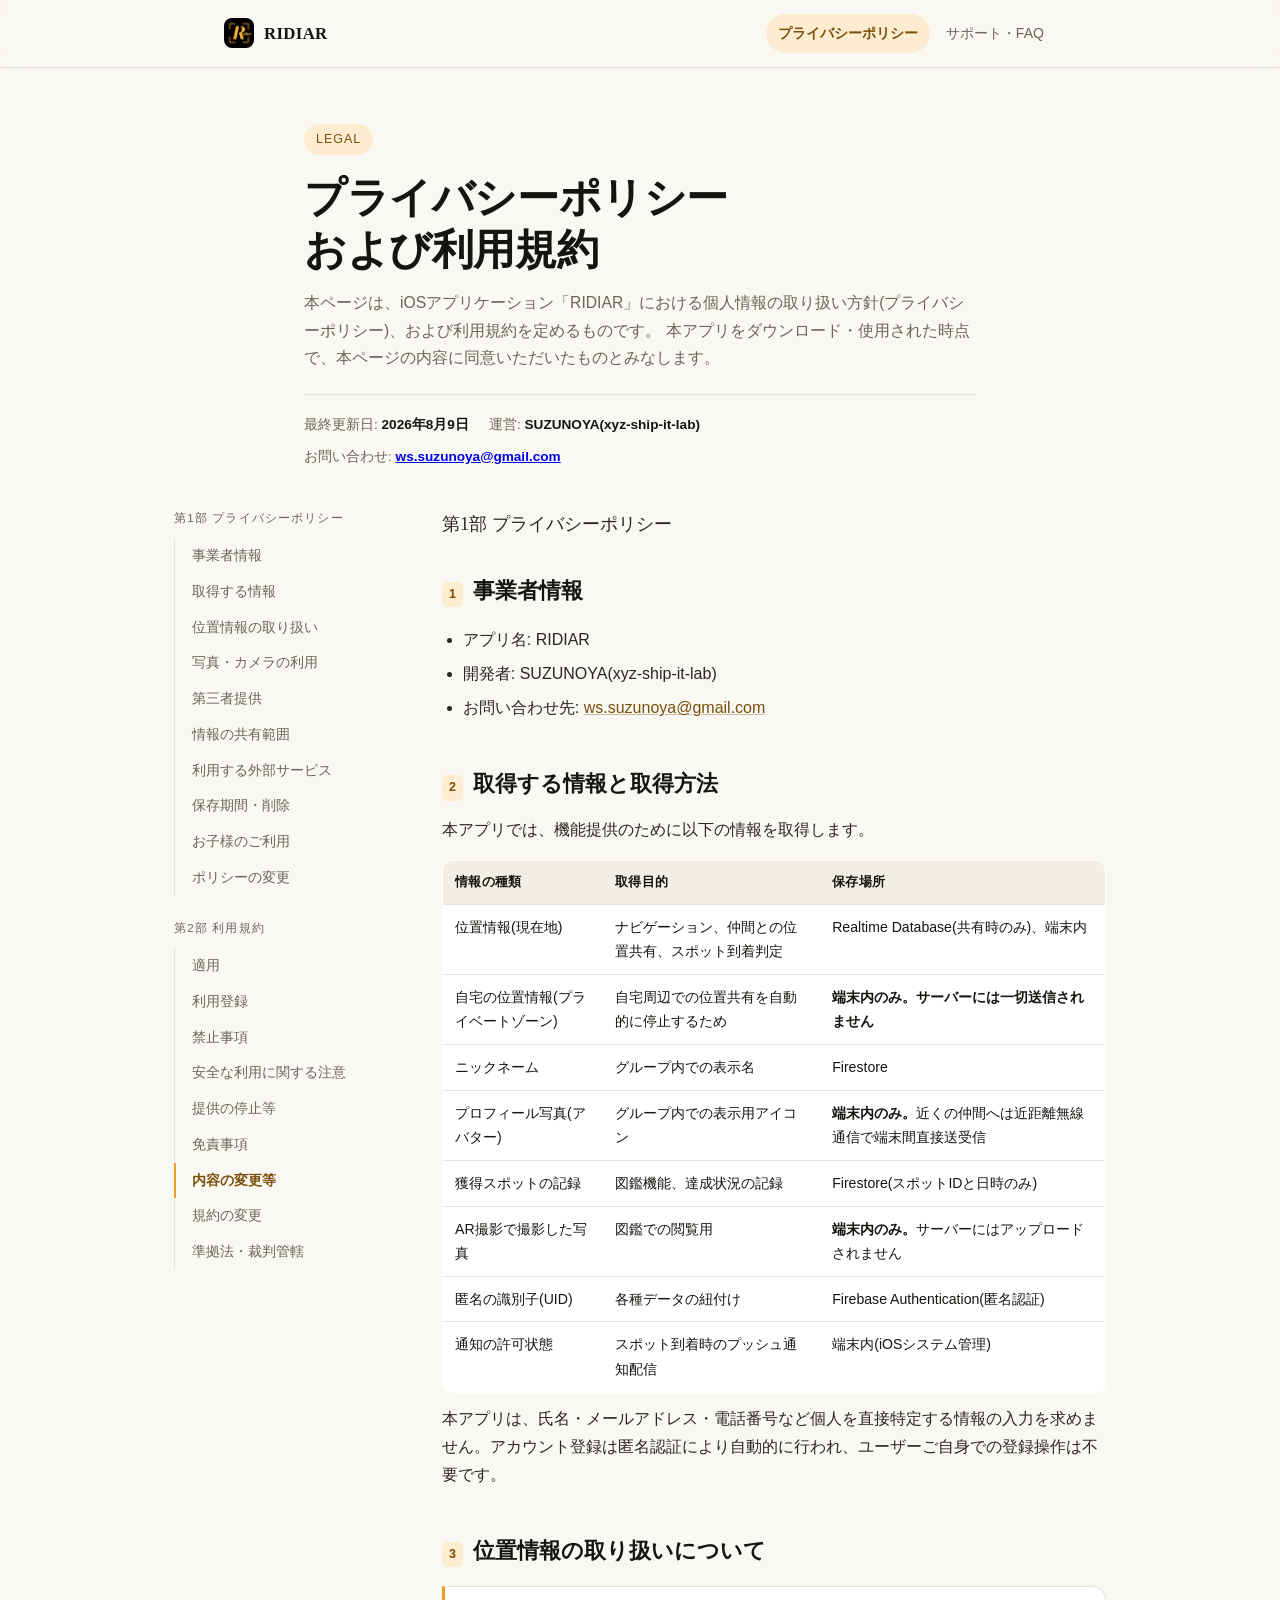
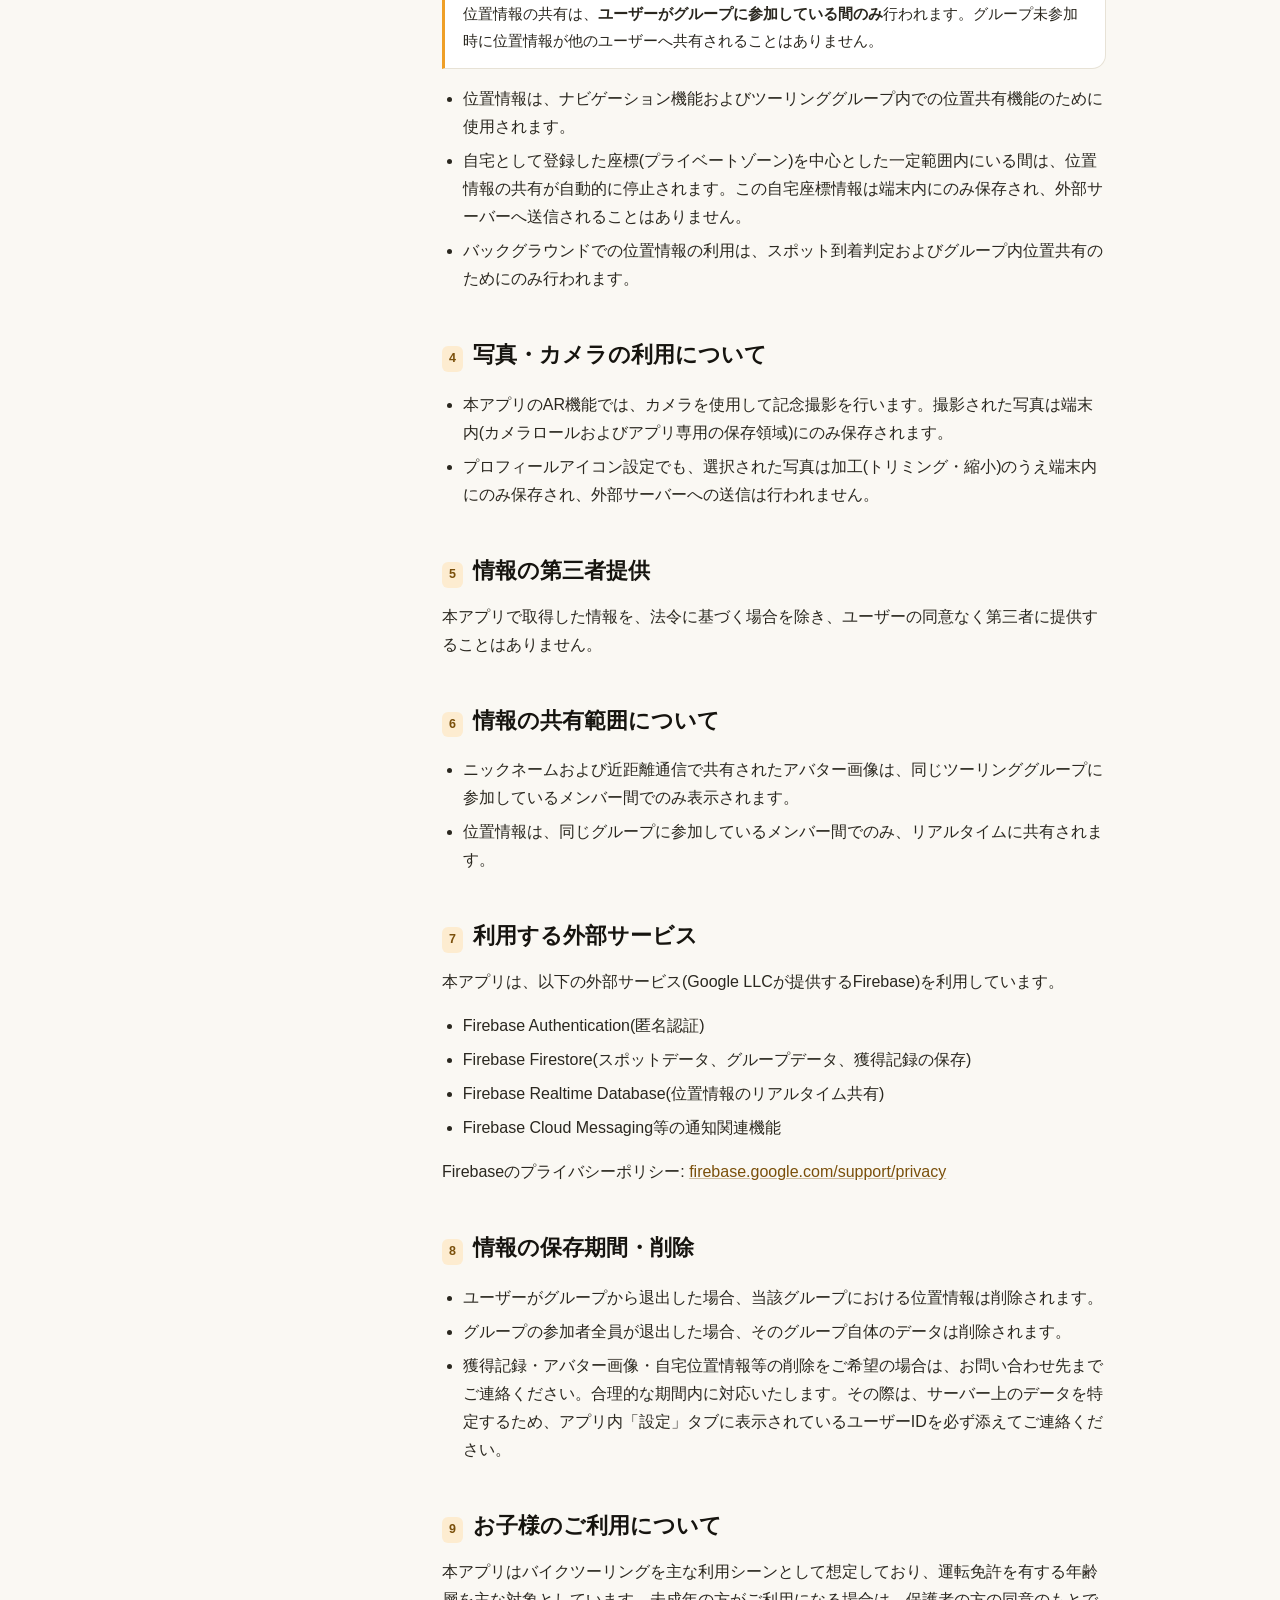
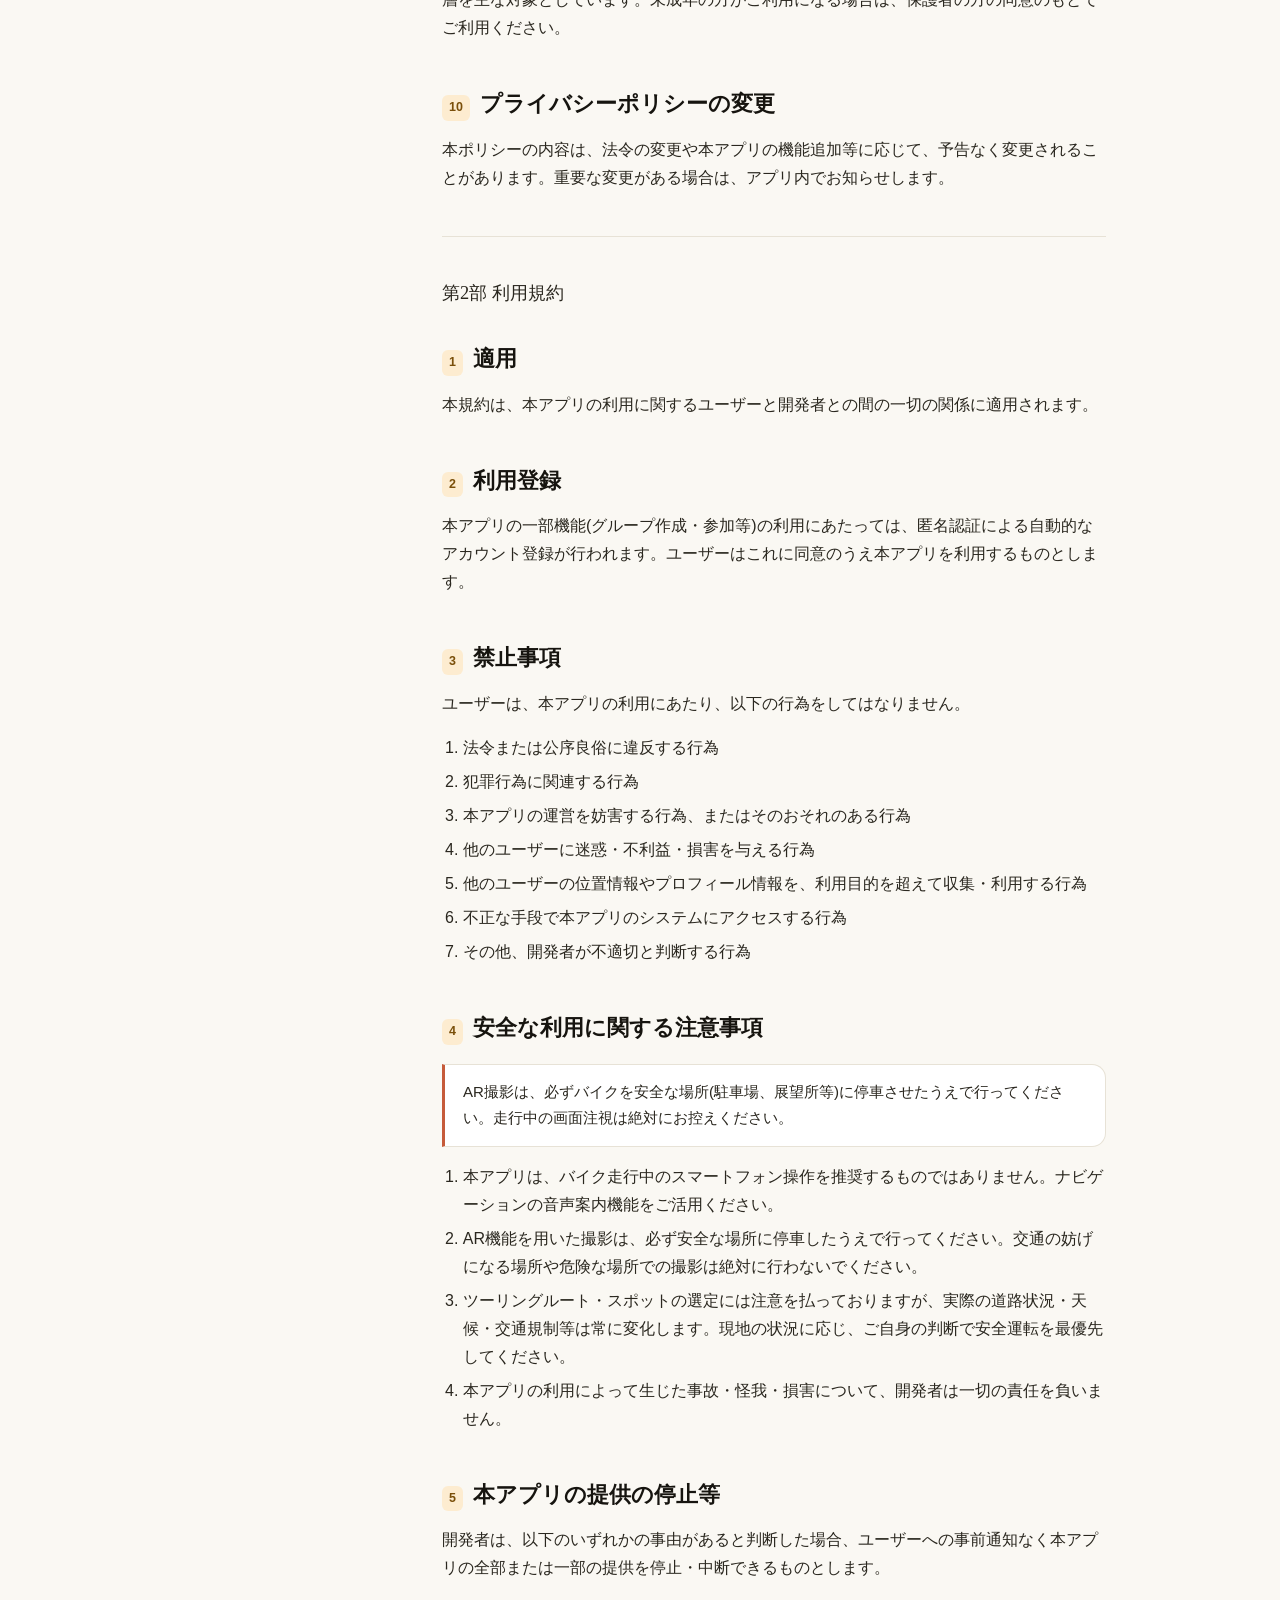
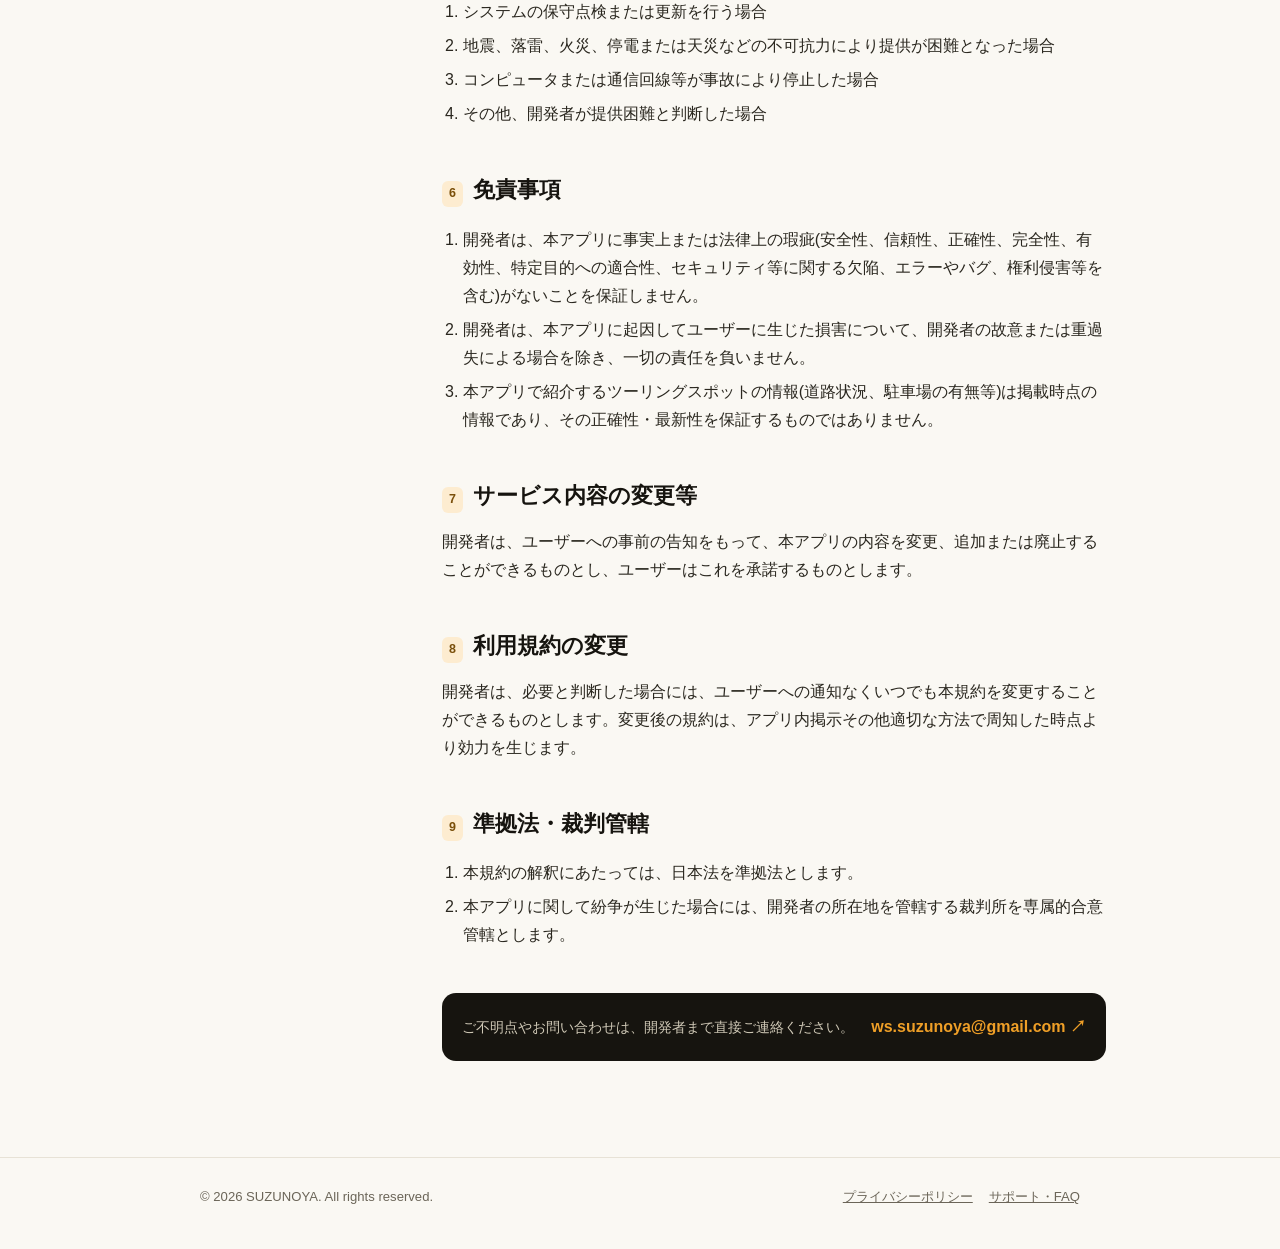
==== index.html @ 99ce64aa "Update index.html" ====
<!DOCTYPE html>
<html lang="ja">
<head>
<meta charset="UTF-8">
<meta name="viewport" content="width=device-width, initial-scale=1.0">
<title>プライバシーポリシー・利用規約 | RIDIAR</title>
<meta name="description" content="RIDIAR(バイクツーリングアプリ)のプライバシーポリシーと利用規約です。">
<link rel="stylesheet" href="style.css">
<link rel="icon" type="image/png" sizes="32x32" href="assets/logo-32.png">
<link rel="apple-touch-icon" sizes="180x180" href="assets/logo-180.png">
</head>
<body>

<a class="skip-link" href="#main">本文へスキップ</a>

<header class="topbar">
  <div class="topbar-inner">
    <a class="brand" href="index.html">
      <span class="brand-mark"><img src="assets/logo-512.png" alt="RIDIAR"></span>
      RIDIAR
    </a>
    <nav class="topnav" aria-label="サイト内ナビゲーション">
      <a href="index.html" aria-current="page">プライバシーポリシー</a>
      <a href="support.html">サポート・FAQ</a>
    </nav>
  </div>
</header>

<div class="doc-header">
  <span class="doc-eyebrow">Legal</span>
  <h1 class="doc-title">プライバシーポリシー<br>および利用規約</h1>
  <p class="doc-sub">
    本ページは、iOSアプリケーション「RIDIAR」における個人情報の取り扱い方針(プライバシーポリシー)、および利用規約を定めるものです。
    本アプリをダウンロード・使用された時点で、本ページの内容に同意いただいたものとみなします。
  </p>
  <div class="doc-meta">
    <span>最終更新日: <strong>2026年8月9日</strong></span>
    <span>運営: <strong>SUZUNOYA(xyz-ship-it-lab)</strong></span>
    <span>お問い合わせ: <strong><a href="mailto:ws.suzunoya@gmail.com">ws.suzunoya@gmail.com</a></strong></span>
  </div>
</div>

<main id="main" class="doc-layout">

  <nav class="toc" aria-label="目次">
    <p class="toc-label">第1部 プライバシーポリシー</p>
    <ol>
      <li><a href="#p1">事業者情報</a></li>
      <li><a href="#p2">取得する情報</a></li>
      <li><a href="#p3">位置情報の取り扱い</a></li>
      <li><a href="#p4">写真・カメラの利用</a></li>
      <li><a href="#p5">第三者提供</a></li>
      <li><a href="#p6">情報の共有範囲</a></li>
      <li><a href="#p7">利用する外部サービス</a></li>
      <li><a href="#p8">保存期間・削除</a></li>
      <li><a href="#p9">お子様のご利用</a></li>
      <li><a href="#p10">ポリシーの変更</a></li>
    </ol>
    <p class="toc-label" style="margin-top:22px;">第2部 利用規約</p>
    <ol>
      <li><a href="#t1">適用</a></li>
      <li><a href="#t2">利用登録</a></li>
      <li><a href="#t3">禁止事項</a></li>
      <li><a href="#t4">安全な利用に関する注意</a></li>
      <li><a href="#t5">提供の停止等</a></li>
      <li><a href="#t6">免責事項</a></li>
      <li><a href="#t7">内容の変更等</a></li>
      <li><a href="#t8">規約の変更</a></li>
      <li><a href="#t9">準拠法・裁判管轄</a></li>
    </ol>
  </nav>

  <div class="doc-content">

    <p style="font-family: var(--serif); font-size:1.15rem; margin-bottom: 32px;">第1部 プライバシーポリシー</p>

    <section id="p1">
      <h2><span class="num">1</span>事業者情報</h2>
      <ul>
        <li>アプリ名: RIDIAR</li>
        <li>開発者: SUZUNOYA(xyz-ship-it-lab)</li>
        <li>お問い合わせ先: <a href="mailto:ws.suzunoya@gmail.com">ws.suzunoya@gmail.com</a></li>
      </ul>
    </section>

    <section id="p2">
      <h2><span class="num">2</span>取得する情報と取得方法</h2>
      <p>本アプリでは、機能提供のために以下の情報を取得します。</p>
      <table>
        <thead>
          <tr><th>情報の種類</th><th>取得目的</th><th>保存場所</th></tr>
        </thead>
        <tbody>
          <tr>
            <td>位置情報(現在地)</td>
            <td>ナビゲーション、仲間との位置共有、スポット到着判定</td>
            <td>Realtime Database(共有時のみ)、端末内</td>
          </tr>
          <tr>
            <td>自宅の位置情報(プライベートゾーン)</td>
            <td>自宅周辺での位置共有を自動的に停止するため</td>
            <td><strong>端末内のみ。サーバーには一切送信されません</strong></td>
          </tr>
          <tr>
            <td>ニックネーム</td>
            <td>グループ内での表示名</td>
            <td>Firestore</td>
          </tr>
          <tr>
            <td>プロフィール写真(アバター)</td>
            <td>グループ内での表示用アイコン</td>
            <td><strong>端末内のみ。</strong>近くの仲間へは近距離無線通信で端末間直接送受信</td>
          </tr>
          <tr>
            <td>獲得スポットの記録</td>
            <td>図鑑機能、達成状況の記録</td>
            <td>Firestore(スポットIDと日時のみ)</td>
          </tr>
          <tr>
            <td>AR撮影で撮影した写真</td>
            <td>図鑑での閲覧用</td>
            <td><strong>端末内のみ。</strong>サーバーにはアップロードされません</td>
          </tr>
          <tr>
            <td>匿名の識別子(UID)</td>
            <td>各種データの紐付け</td>
            <td>Firebase Authentication(匿名認証)</td>
          </tr>
          <tr>
            <td>通知の許可状態</td>
            <td>スポット到着時のプッシュ通知配信</td>
            <td>端末内(iOSシステム管理)</td>
          </tr>
        </tbody>
      </table>
      <p>本アプリは、氏名・メールアドレス・電話番号など個人を直接特定する情報の入力を求めません。アカウント登録は匿名認証により自動的に行われ、ユーザーご自身での登録操作は不要です。</p>
    </section>

    <section id="p3">
      <h2><span class="num">3</span>位置情報の取り扱いについて</h2>
      <div class="callout">
        <p>位置情報の共有は、<strong>ユーザーがグループに参加している間のみ</strong>行われます。グループ未参加時に位置情報が他のユーザーへ共有されることはありません。</p>
      </div>
      <ul>
        <li>位置情報は、ナビゲーション機能およびツーリンググループ内での位置共有機能のために使用されます。</li>
        <li>自宅として登録した座標(プライベートゾーン)を中心とした一定範囲内にいる間は、位置情報の共有が自動的に停止されます。この自宅座標情報は端末内にのみ保存され、外部サーバーへ送信されることはありません。</li>
        <li>バックグラウンドでの位置情報の利用は、スポット到着判定およびグループ内位置共有のためにのみ行われます。</li>
      </ul>
    </section>

    <section id="p4">
      <h2><span class="num">4</span>写真・カメラの利用について</h2>
      <ul>
        <li>本アプリのAR機能では、カメラを使用して記念撮影を行います。撮影された写真は端末内(カメラロールおよびアプリ専用の保存領域)にのみ保存されます。</li>
        <li>プロフィールアイコン設定でも、選択された写真は加工(トリミング・縮小)のうえ端末内にのみ保存され、外部サーバーへの送信は行われません。</li>
      </ul>
    </section>

    <section id="p5">
      <h2><span class="num">5</span>情報の第三者提供</h2>
      <p>本アプリで取得した情報を、法令に基づく場合を除き、ユーザーの同意なく第三者に提供することはありません。</p>
    </section>

    <section id="p6">
      <h2><span class="num">6</span>情報の共有範囲について</h2>
      <ul>
        <li>ニックネームおよび近距離通信で共有されたアバター画像は、同じツーリンググループに参加しているメンバー間でのみ表示されます。</li>
        <li>位置情報は、同じグループに参加しているメンバー間でのみ、リアルタイムに共有されます。</li>
      </ul>
    </section>

    <section id="p7">
      <h2><span class="num">7</span>利用する外部サービス</h2>
      <p>本アプリは、以下の外部サービス(Google LLCが提供するFirebase)を利用しています。</p>
      <ul>
        <li>Firebase Authentication(匿名認証)</li>
        <li>Firebase Firestore(スポットデータ、グループデータ、獲得記録の保存)</li>
        <li>Firebase Realtime Database(位置情報のリアルタイム共有)</li>
        <li>Firebase Cloud Messaging等の通知関連機能</li>
      </ul>
      <p>Firebaseのプライバシーポリシー: <a href="https://firebase.google.com/support/privacy" target="_blank" rel="noopener">firebase.google.com/support/privacy</a></p>
    </section>

    <section id="p8">
      <h2><span class="num">8</span>情報の保存期間・削除</h2>
      <ul>
        <li>ユーザーがグループから退出した場合、当該グループにおける位置情報は削除されます。</li>
        <li>グループの参加者全員が退出した場合、そのグループ自体のデータは削除されます。</li>
        <li>獲得記録・アバター画像・自宅位置情報等の削除をご希望の場合は、お問い合わせ先までご連絡ください。合理的な期間内に対応いたします。その際は、サーバー上のデータを特定するため、アプリ内「設定」タブに表示されているユーザーIDを必ず添えてご連絡ください。</li>
      </ul>
    </section>

    <section id="p9">
      <h2><span class="num">9</span>お子様のご利用について</h2>
      <p>本アプリはバイクツーリングを主な利用シーンとして想定しており、運転免許を有する年齢層を主な対象としています。未成年の方がご利用になる場合は、保護者の方の同意のもとでご利用ください。</p>
    </section>

    <section id="p10">
      <h2><span class="num">10</span>プライバシーポリシーの変更</h2>
      <p>本ポリシーの内容は、法令の変更や本アプリの機能追加等に応じて、予告なく変更されることがあります。重要な変更がある場合は、アプリ内でお知らせします。</p>
    </section>

    <hr class="rule">

    <p style="font-family: var(--serif); font-size:1.15rem; margin-bottom: 32px;">第2部 利用規約</p>

    <section id="t1">
      <h2><span class="num">1</span>適用</h2>
      <p>本規約は、本アプリの利用に関するユーザーと開発者との間の一切の関係に適用されます。</p>
    </section>

    <section id="t2">
      <h2><span class="num">2</span>利用登録</h2>
      <p>本アプリの一部機能(グループ作成・参加等)の利用にあたっては、匿名認証による自動的なアカウント登録が行われます。ユーザーはこれに同意のうえ本アプリを利用するものとします。</p>
    </section>

    <section id="t3">
      <h2><span class="num">3</span>禁止事項</h2>
      <p>ユーザーは、本アプリの利用にあたり、以下の行為をしてはなりません。</p>
      <ol>
        <li>法令または公序良俗に違反する行為</li>
        <li>犯罪行為に関連する行為</li>
        <li>本アプリの運営を妨害する行為、またはそのおそれのある行為</li>
        <li>他のユーザーに迷惑・不利益・損害を与える行為</li>
        <li>他のユーザーの位置情報やプロフィール情報を、利用目的を超えて収集・利用する行為</li>
        <li>不正な手段で本アプリのシステムにアクセスする行為</li>
        <li>その他、開発者が不適切と判断する行為</li>
      </ol>
    </section>

    <section id="t4">
      <h2><span class="num">4</span>安全な利用に関する注意事項</h2>
      <div class="callout warn">
        <p>AR撮影は、必ずバイクを安全な場所(駐車場、展望所等)に停車させたうえで行ってください。走行中の画面注視は絶対にお控えください。</p>
      </div>
      <ol>
        <li>本アプリは、バイク走行中のスマートフォン操作を推奨するものではありません。ナビゲーションの音声案内機能をご活用ください。</li>
        <li>AR機能を用いた撮影は、必ず安全な場所に停車したうえで行ってください。交通の妨げになる場所や危険な場所での撮影は絶対に行わないでください。</li>
        <li>ツーリングルート・スポットの選定には注意を払っておりますが、実際の道路状況・天候・交通規制等は常に変化します。現地の状況に応じ、ご自身の判断で安全運転を最優先してください。</li>
        <li>本アプリの利用によって生じた事故・怪我・損害について、開発者は一切の責任を負いません。</li>
      </ol>
    </section>

    <section id="t5">
      <h2><span class="num">5</span>本アプリの提供の停止等</h2>
      <p>開発者は、以下のいずれかの事由があると判断した場合、ユーザーへの事前通知なく本アプリの全部または一部の提供を停止・中断できるものとします。</p>
      <ol>
        <li>システムの保守点検または更新を行う場合</li>
        <li>地震、落雷、火災、停電または天災などの不可抗力により提供が困難となった場合</li>
        <li>コンピュータまたは通信回線等が事故により停止した場合</li>
        <li>その他、開発者が提供困難と判断した場合</li>
      </ol>
    </section>

    <section id="t6">
      <h2><span class="num">6</span>免責事項</h2>
      <ol>
        <li>開発者は、本アプリに事実上または法律上の瑕疵(安全性、信頼性、正確性、完全性、有効性、特定目的への適合性、セキュリティ等に関する欠陥、エラーやバグ、権利侵害等を含む)がないことを保証しません。</li>
        <li>開発者は、本アプリに起因してユーザーに生じた損害について、開発者の故意または重過失による場合を除き、一切の責任を負いません。</li>
        <li>本アプリで紹介するツーリングスポットの情報(道路状況、駐車場の有無等)は掲載時点の情報であり、その正確性・最新性を保証するものではありません。</li>
      </ol>
    </section>

    <section id="t7">
      <h2><span class="num">7</span>サービス内容の変更等</h2>
      <p>開発者は、ユーザーへの事前の告知をもって、本アプリの内容を変更、追加または廃止することができるものとし、ユーザーはこれを承諾するものとします。</p>
    </section>

    <section id="t8">
      <h2><span class="num">8</span>利用規約の変更</h2>
      <p>開発者は、必要と判断した場合には、ユーザーへの通知なくいつでも本規約を変更することができるものとします。変更後の規約は、アプリ内掲示その他適切な方法で周知した時点より効力を生じます。</p>
    </section>

    <section id="t9">
      <h2><span class="num">9</span>準拠法・裁判管轄</h2>
      <ol>
        <li>本規約の解釈にあたっては、日本法を準拠法とします。</li>
        <li>本アプリに関して紛争が生じた場合には、開発者の所在地を管轄する裁判所を専属的合意管轄とします。</li>
      </ol>
    </section>

    <div class="contact-box">
      <p>ご不明点やお問い合わせは、開発者まで直接ご連絡ください。</p>
      <a href="mailto:ws.suzunoya@gmail.com">ws.suzunoya@gmail.com ↗</a>
    </div>

  </div>
</main>

<footer class="site-footer">
  <div class="site-footer-inner">
    <span>&copy; 2026 SUZUNOYA. All rights reserved.</span>
    <span class="site-footer-links">
      <a href="index.html">プライバシーポリシー</a>
      <a href="support.html">サポート・FAQ</a>
    </span>
  </div>
</footer>

<script>
  // Scrollspy for TOC
  const sections = document.querySelectorAll('.doc-content section[id]');
  const tocLinks = document.querySelectorAll('.toc a');
  const linkFor = id => document.querySelector(`.toc a[href="#${id}"]`);

  const observer = new IntersectionObserver((entries) => {
    entries.forEach(entry => {
      const link = linkFor(entry.target.id);
      if (!link) return;
      if (entry.isIntersecting) {
        tocLinks.forEach(l => l.classList.remove('active'));
        link.classList.add('active');
      }
    });
  }, { rootMargin: '-15% 0px -70% 0px' });

  sections.forEach(s => observer.observe(s));
</script>

</body>
</html>
---- style.css ----
:root {
  --ink: #16140f;
  --paper: #faf8f3;
  --paper-raised: #ffffff;
  --line: #e7e2d6;
  --muted: #6b6558;
  --accent: #ef9f27;
  --accent-ink: #7a4f0a;
  --accent-soft: #fdecd0;
  --radius: 14px;
  --serif: "Iowan Old Style", "Palatino Linotype", Georgia, "Hiragino Mincho ProN", serif;
  --sans: -apple-system, BlinkMacSystemFont, "Hiragino Sans", "Segoe UI", sans-serif;
}

* { box-sizing: border-box; }

html { scroll-behavior: smooth; }

body {
  margin: 0;
  background: var(--paper);
  color: var(--ink);
  font-family: var(--sans);
  line-height: 1.75;
  -webkit-font-smoothing: antialiased;
}

.skip-link {
  position: absolute;
  left: -999px;
  top: 0;
  background: var(--ink);
  color: var(--paper);
  padding: 10px 16px;
  z-index: 100;
}
.skip-link:focus { left: 12px; top: 12px; }

/* Top bar */
.topbar {
  position: sticky;
  top: 0;
  z-index: 20;
  background: rgba(250, 248, 243, 0.88);
  backdrop-filter: blur(10px);
  border-bottom: 1px solid var(--line);
}
.topbar-inner {
  max-width: 880px;
  margin: 0 auto;
  padding: 14px 24px;
  display: flex;
  align-items: center;
  justify-content: space-between;
  gap: 16px;
}
.brand {
  display: flex;
  align-items: center;
  gap: 10px;
  text-decoration: none;
  color: var(--ink);
  font-family: var(--serif);
  font-weight: 700;
  font-size: 1.05rem;
  letter-spacing: 0.02em;
}
.brand-mark {
  width: 30px;
  height: 30px;
  border-radius: 8px;
  overflow: hidden;
  flex: none;
  display: block;
}
.brand-mark img {
  width: 100%;
  height: 100%;
  object-fit: cover;
  display: block;
}
.topnav {
  display: flex;
  gap: 4px;
  font-size: 0.88rem;
}
.topnav a {
  color: var(--muted);
  text-decoration: none;
  padding: 7px 12px;
  border-radius: 999px;
  transition: background 0.15s ease, color 0.15s ease;
}
.topnav a:hover { color: var(--ink); background: var(--line); }
.topnav a[aria-current="page"] {
  color: var(--accent-ink);
  background: var(--accent-soft);
  font-weight: 600;
}

/* Header */
.doc-header {
  max-width: 720px;
  margin: 0 auto;
  padding: 56px 24px 28px;
}
.doc-eyebrow {
  display: inline-flex;
  align-items: center;
  gap: 8px;
  font-size: 0.78rem;
  letter-spacing: 0.08em;
  text-transform: uppercase;
  color: var(--accent-ink);
  background: var(--accent-soft);
  padding: 5px 12px;
  border-radius: 999px;
  margin-bottom: 18px;
}
.doc-title {
  font-family: var(--serif);
  font-size: clamp(1.9rem, 4.5vw, 2.6rem);
  line-height: 1.25;
  margin: 0 0 12px;
  letter-spacing: -0.01em;
}
.doc-sub {
  color: var(--muted);
  font-size: 0.98rem;
  margin: 0;
}
.doc-meta {
  margin-top: 22px;
  padding-top: 18px;
  border-top: 1px solid var(--line);
  display: flex;
  flex-wrap: wrap;
  gap: 8px 20px;
  font-size: 0.85rem;
  color: var(--muted);
}
.doc-meta strong { color: var(--ink); font-weight: 600; }

/* Layout */
.doc-layout {
  max-width: 980px;
  margin: 0 auto;
  padding: 0 24px 96px;
  display: grid;
  grid-template-columns: 220px minmax(0, 1fr);
  gap: 48px;
  align-items: start;
}
@media (max-width: 780px) {
  .doc-layout { grid-template-columns: 1fr; }
  .toc { display: none; }
}

.toc {
  position: sticky;
  top: 84px;
  font-size: 0.85rem;
}
.toc-label {
  font-size: 0.72rem;
  letter-spacing: 0.1em;
  text-transform: uppercase;
  color: var(--muted);
  margin-bottom: 10px;
}
.toc ol {
  list-style: none;
  margin: 0;
  padding: 0;
  border-left: 1px solid var(--line);
}
.toc li { margin: 0; }
.toc a {
  display: block;
  padding: 6px 0 6px 16px;
  margin-left: -1px;
  border-left: 2px solid transparent;
  color: var(--muted);
  text-decoration: none;
  transition: color 0.15s ease, border-color 0.15s ease;
}
.toc a:hover { color: var(--ink); border-left-color: var(--line); }
.toc a.active { color: var(--accent-ink); border-left-color: var(--accent); font-weight: 600; }

/* Content */
.doc-content { max-width: 680px; }

.doc-content section { margin-bottom: 44px; scroll-margin-top: 84px; }
.doc-content h2 {
  font-family: var(--serif);
  font-size: 1.35rem;
  margin: 0 0 4px;
  display: flex;
  align-items: baseline;
  gap: 10px;
}
.doc-content h2 .num {
  font-family: var(--sans);
  font-size: 0.78rem;
  color: var(--accent-ink);
  background: var(--accent-soft);
  border-radius: 6px;
  padding: 2px 7px;
  font-weight: 700;
}
.doc-content h3 {
  font-size: 1.02rem;
  margin: 26px 0 8px;
  font-weight: 700;
}
.doc-content p { margin: 12px 0; color: #2a271f; }
.doc-content ul, .doc-content ol { padding-left: 1.3em; color: #2a271f; }
.doc-content li { margin: 6px 0; }
.doc-content a { color: var(--accent-ink); text-decoration-color: rgba(122, 79, 10, 0.35); }
.doc-content strong { font-weight: 700; }

.callout {
  border: 1px solid var(--line);
  border-left: 3px solid var(--accent);
  background: var(--paper-raised);
  border-radius: 0 var(--radius) var(--radius) 0;
  padding: 14px 18px;
  margin: 16px 0;
  font-size: 0.94rem;
}
.callout p { margin: 0; }
.callout.warn { border-left-color: #c65b3a; }

table {
  width: 100%;
  border-collapse: collapse;
  margin: 16px 0 8px;
  font-size: 0.88rem;
  background: var(--paper-raised);
  border: 1px solid var(--line);
  border-radius: 10px;
  overflow: hidden;
}
th, td {
  text-align: left;
  padding: 10px 12px;
  border-bottom: 1px solid var(--line);
  vertical-align: top;
}
th {
  background: #f2eee3;
  font-weight: 700;
  font-size: 0.8rem;
  letter-spacing: 0.02em;
}
tr:last-child td { border-bottom: none; }

hr.rule {
  border: none;
  border-top: 1px solid var(--line);
  margin: 40px 0;
}

/* FAQ */
.faq-search { margin: 4px 0 8px; }
.faq-search input {
  width: 100%;
  font: inherit;
  padding: 12px 16px;
  border-radius: 999px;
  border: 1px solid var(--line);
  background: var(--paper-raised);
  color: var(--ink);
}
.faq-search input:focus {
  outline: none;
  border-color: var(--accent);
  box-shadow: 0 0 0 3px rgba(239, 159, 39, 0.18);
}

.faq-item {
  border: 1px solid var(--line);
  background: var(--paper-raised);
  border-radius: var(--radius);
  margin-bottom: 10px;
  overflow: hidden;
}
.faq-item[hidden] { display: none; }
.faq-q {
  width: 100%;
  text-align: left;
  background: none;
  border: none;
  font: inherit;
  font-weight: 700;
  color: var(--ink);
  padding: 15px 18px;
  cursor: pointer;
  display: flex;
  align-items: center;
  justify-content: space-between;
  gap: 12px;
}
.faq-q .plus {
  flex: none;
  width: 22px;
  height: 22px;
  border-radius: 50%;
  border: 1px solid var(--line);
  display: flex;
  align-items: center;
  justify-content: center;
  color: var(--accent-ink);
  transition: transform 0.2s ease, background 0.2s ease;
  font-size: 0.9rem;
}
.faq-item[open] .faq-q .plus {
  transform: rotate(45deg);
  background: var(--accent-soft);
}
.faq-a {
  padding: 0 18px 16px;
  color: #2a271f;
  font-size: 0.95rem;
}
.faq-a p { margin: 6px 0; }
.faq-a strong.emph { color: var(--accent-ink); }

.faq-group-title {
  font-family: var(--serif);
  font-size: 1.15rem;
  margin: 38px 0 12px;
}
.faq-group-title:first-of-type { margin-top: 8px; }

.no-results {
  color: var(--muted);
  font-size: 0.92rem;
  padding: 24px 4px;
  display: none;
}

/* Footer */
.site-footer {
  border-top: 1px solid var(--line);
  padding: 28px 24px 40px;
}
.site-footer-inner {
  max-width: 880px;
  margin: 0 auto;
  display: flex;
  flex-wrap: wrap;
  gap: 10px 20px;
  align-items: center;
  justify-content: space-between;
  color: var(--muted);
  font-size: 0.82rem;
}
.site-footer a { color: var(--muted); }
.site-footer-links { display: flex; gap: 16px; }

.contact-box {
  margin-top: 44px;
  padding: 20px;
  border-radius: var(--radius);
  background: #16140f;
  color: #f3ede0;
  display: flex;
  align-items: center;
  justify-content: space-between;
  gap: 16px;
  flex-wrap: wrap;
}
.contact-box p { margin: 0; color: #cfc8b6; font-size: 0.9rem; }
.contact-box a {
  color: var(--accent);
  font-weight: 700;
  text-decoration: none;
}
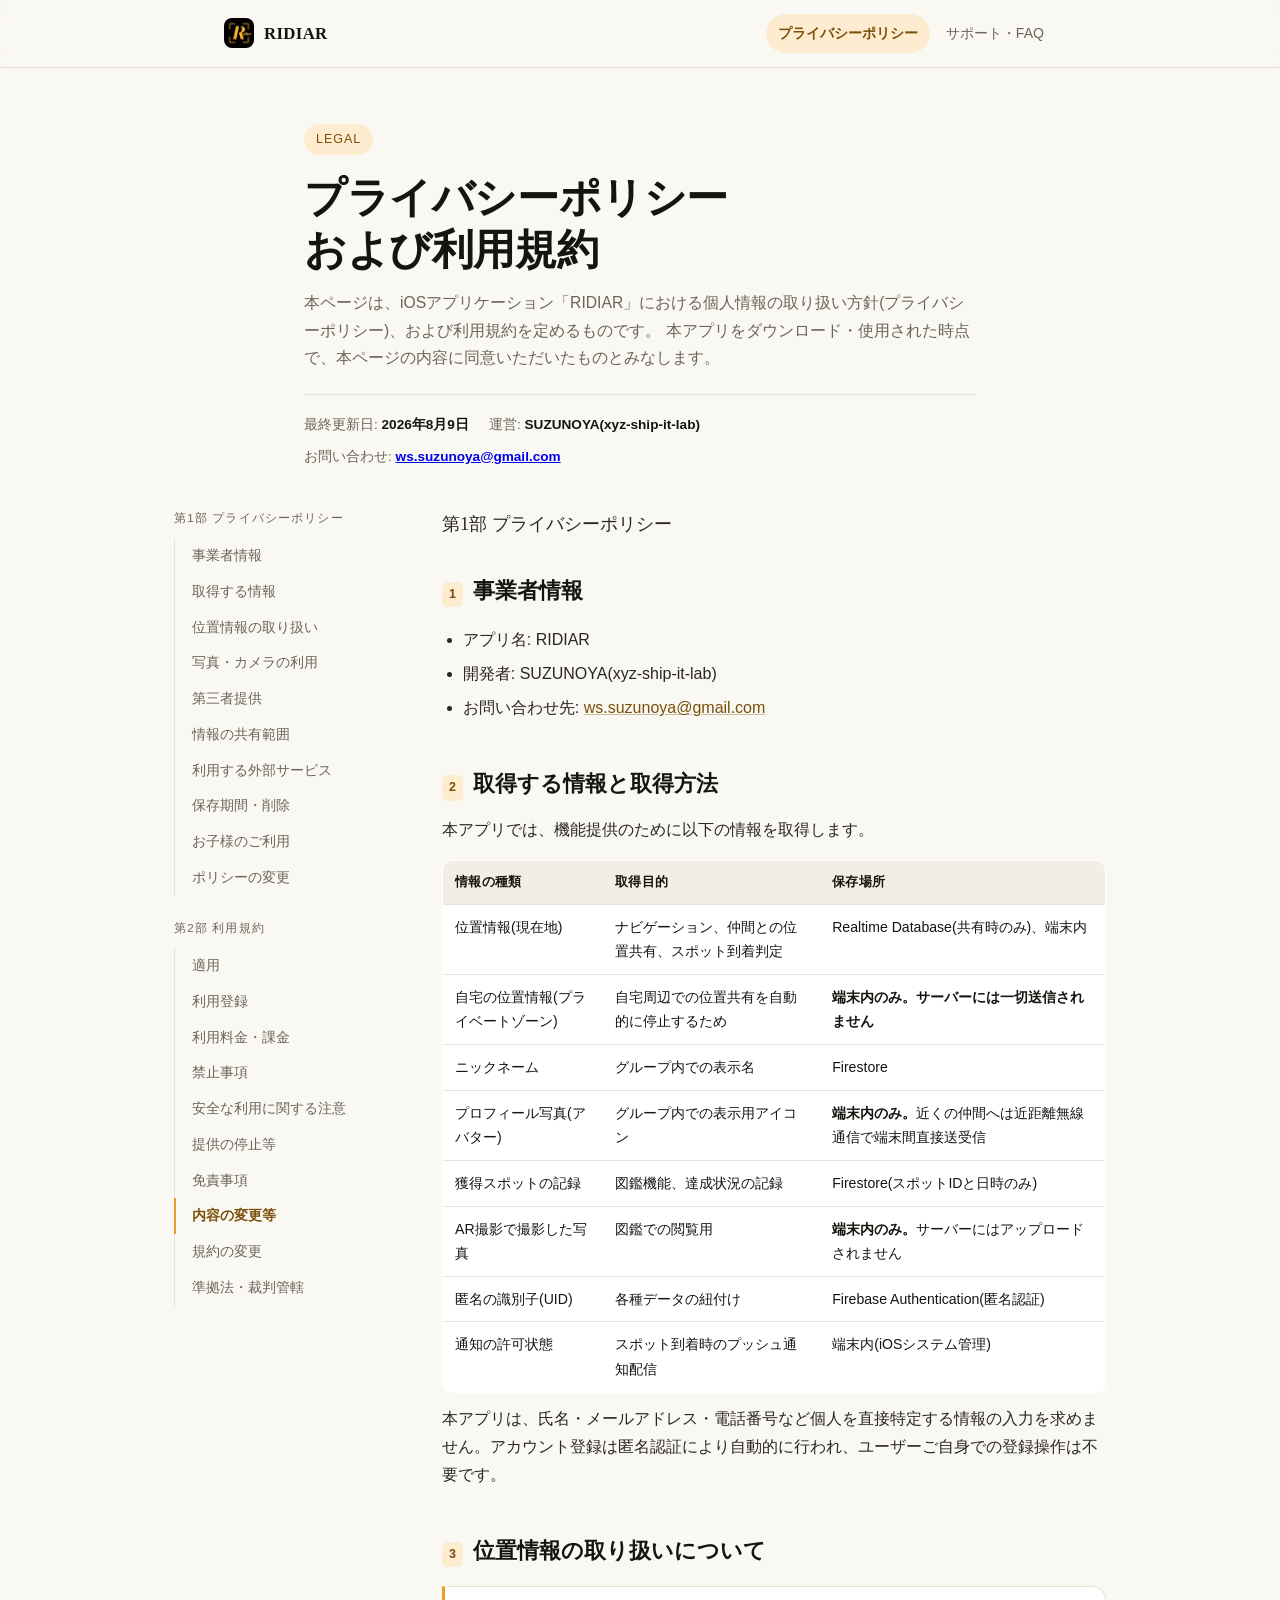
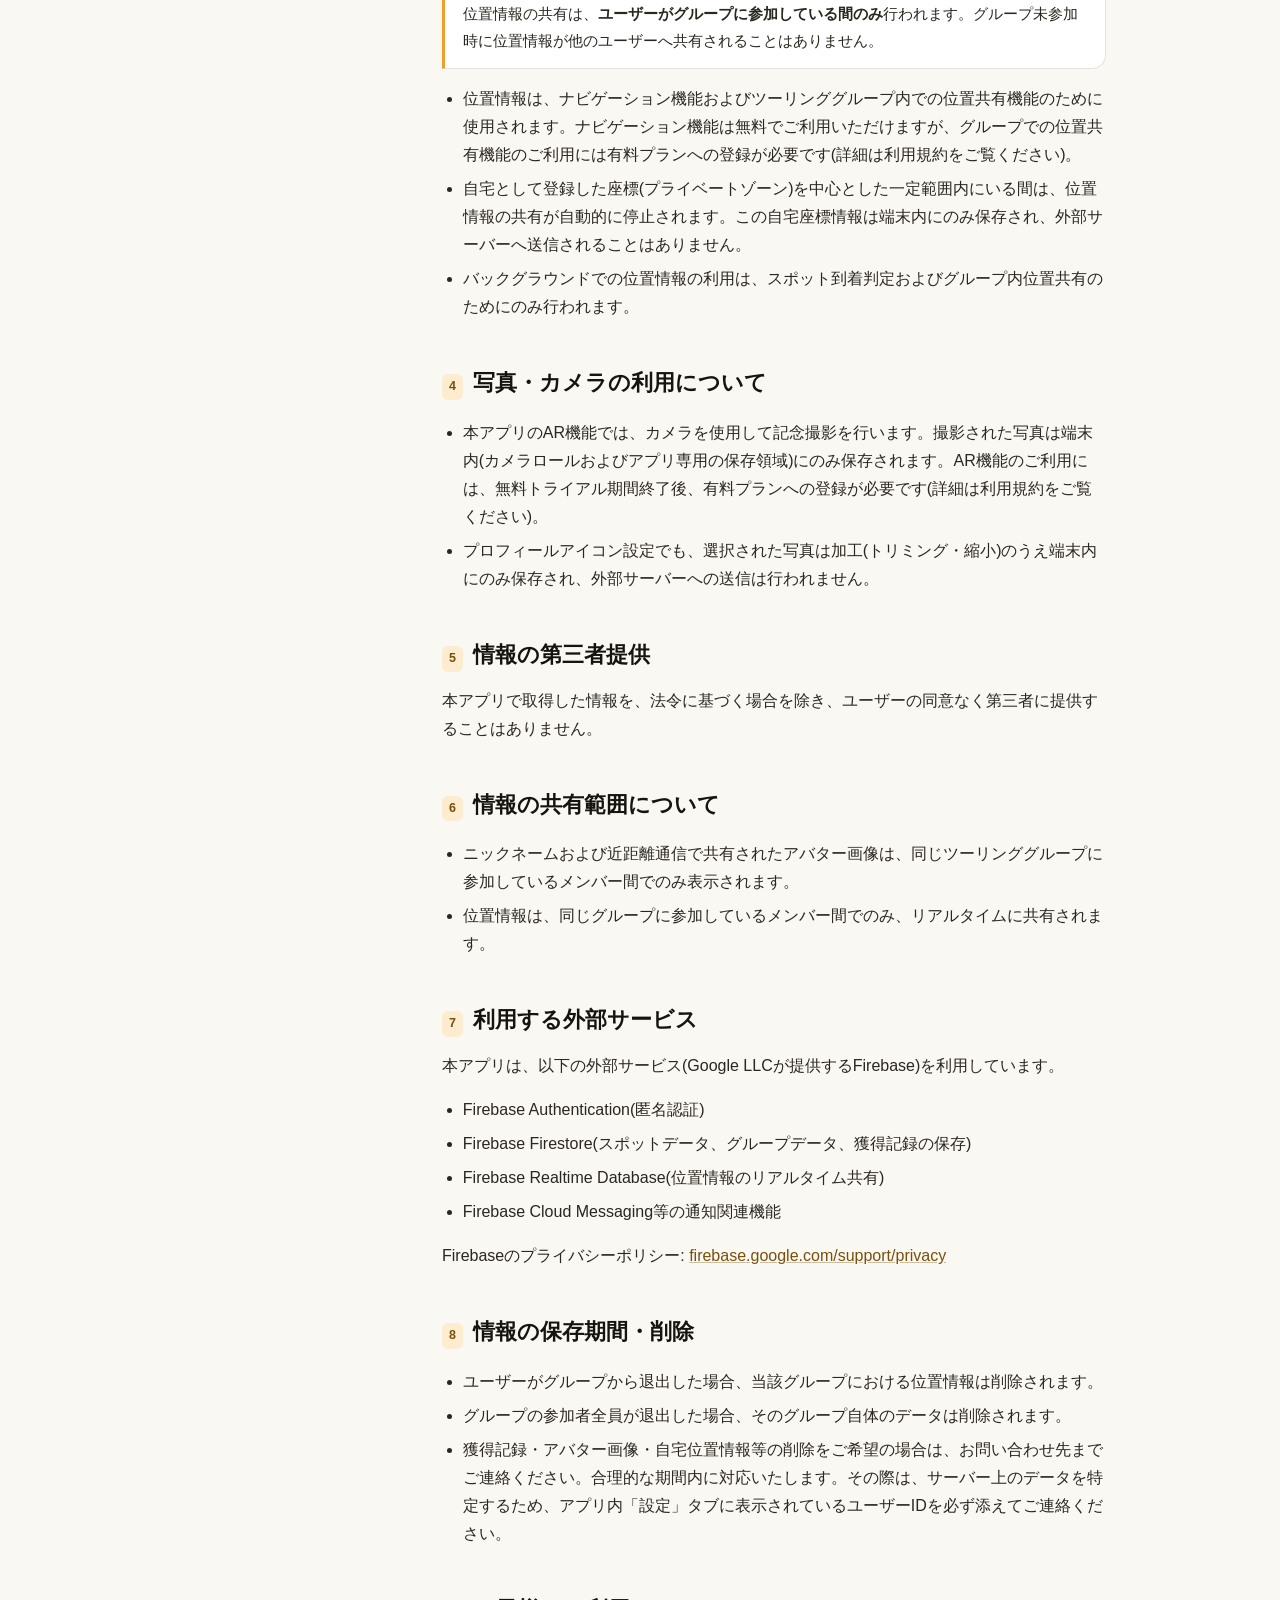
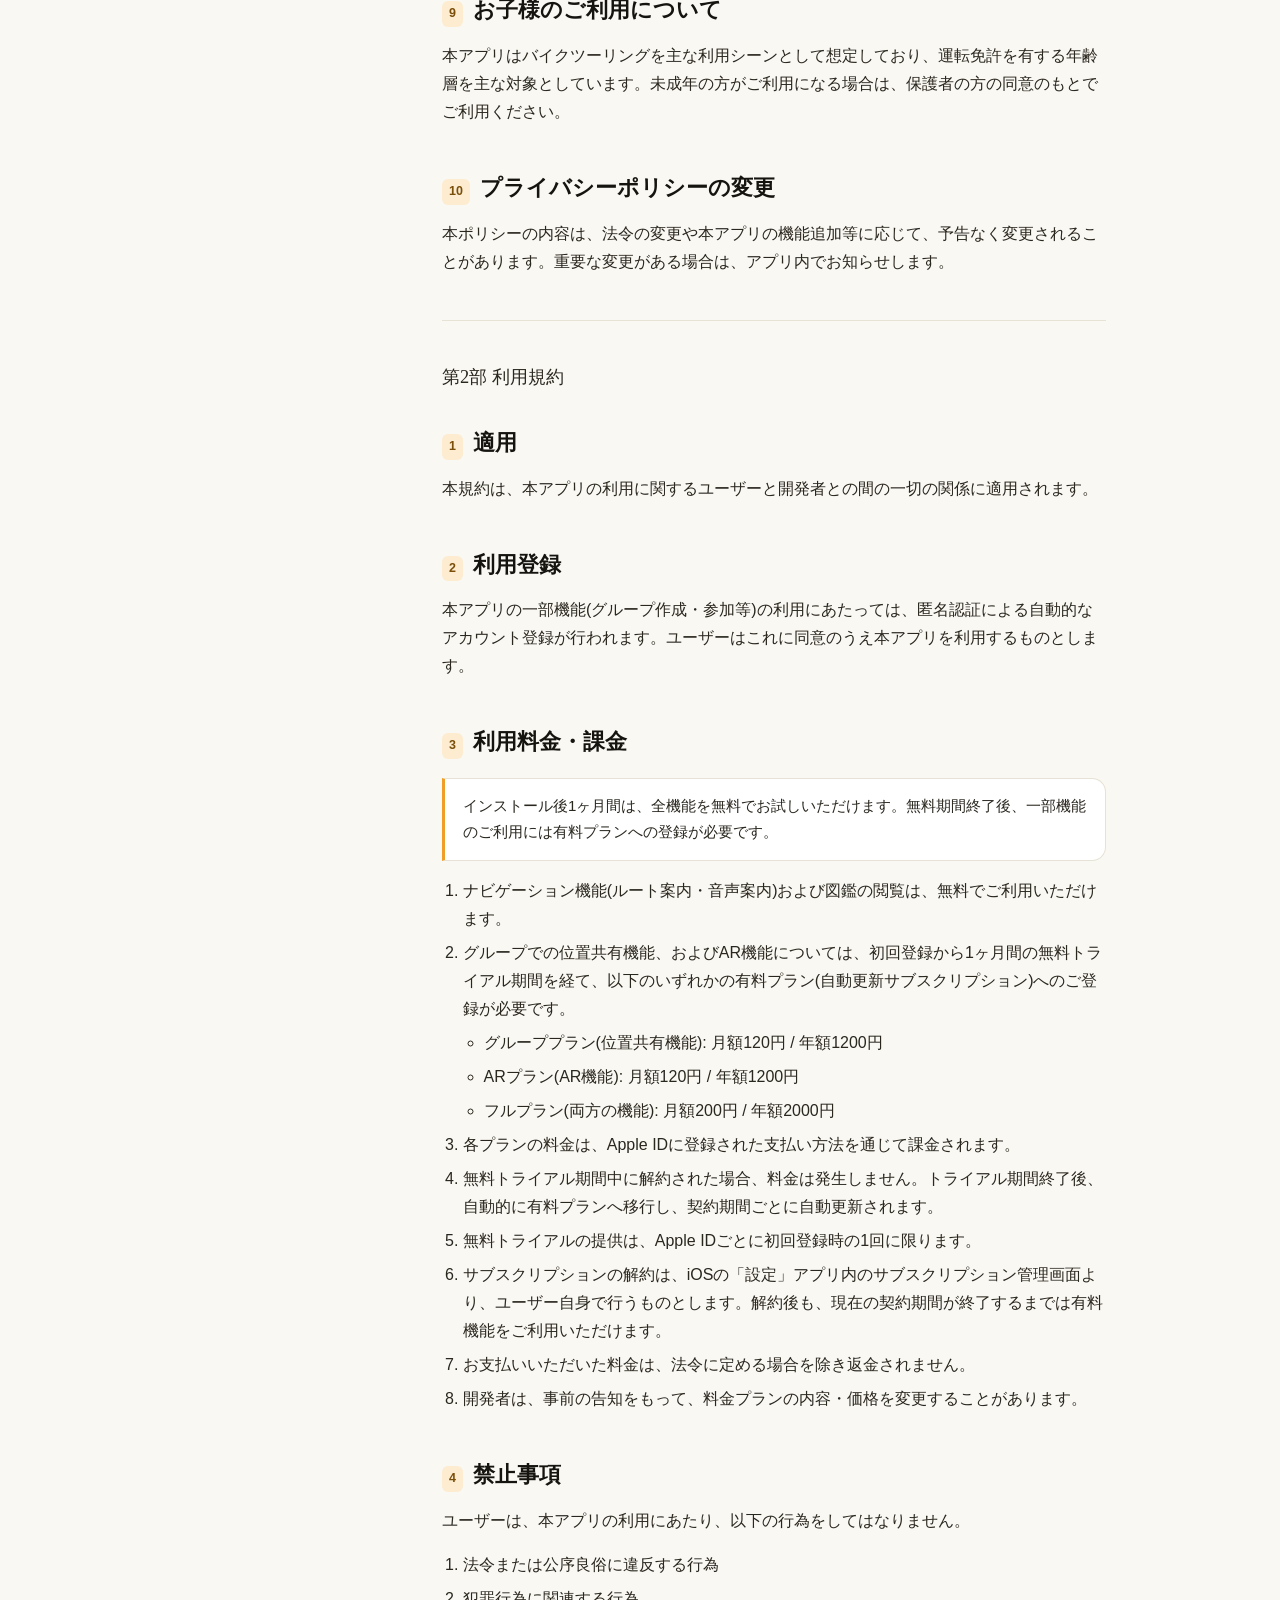
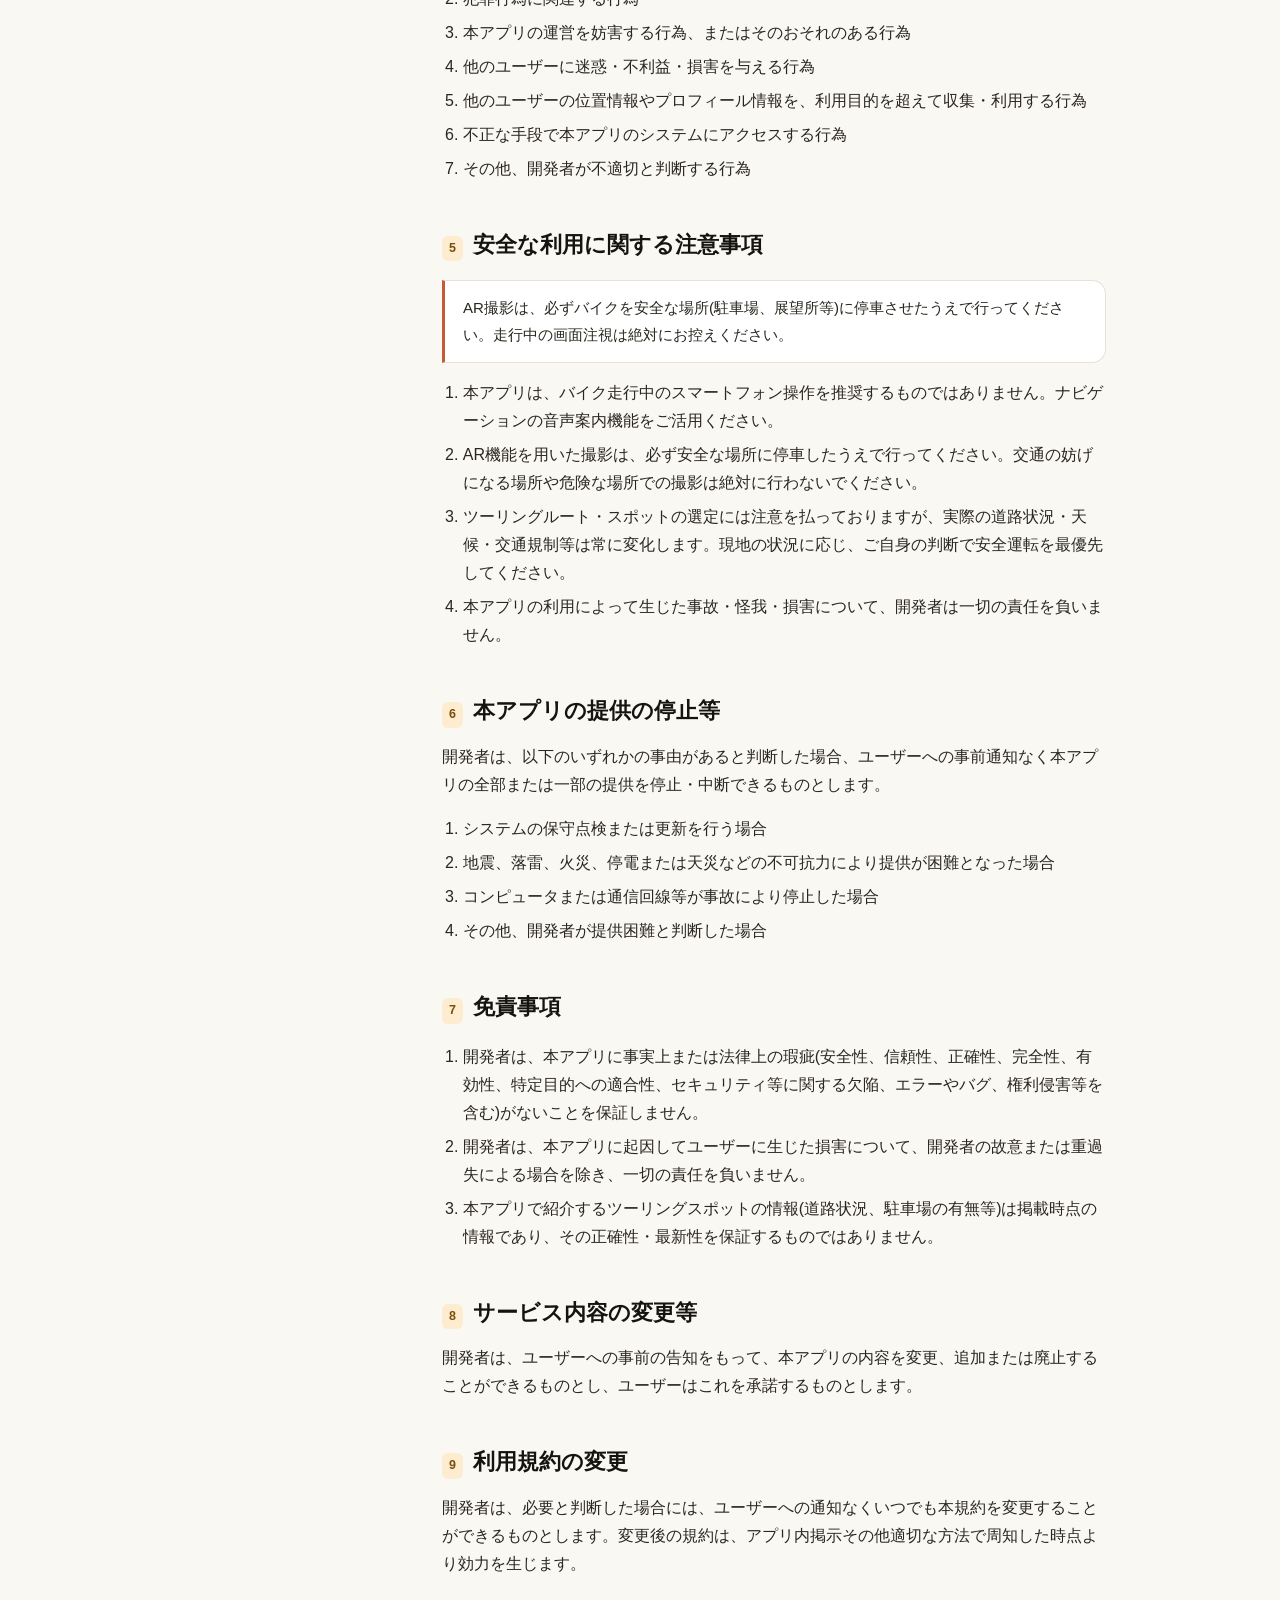
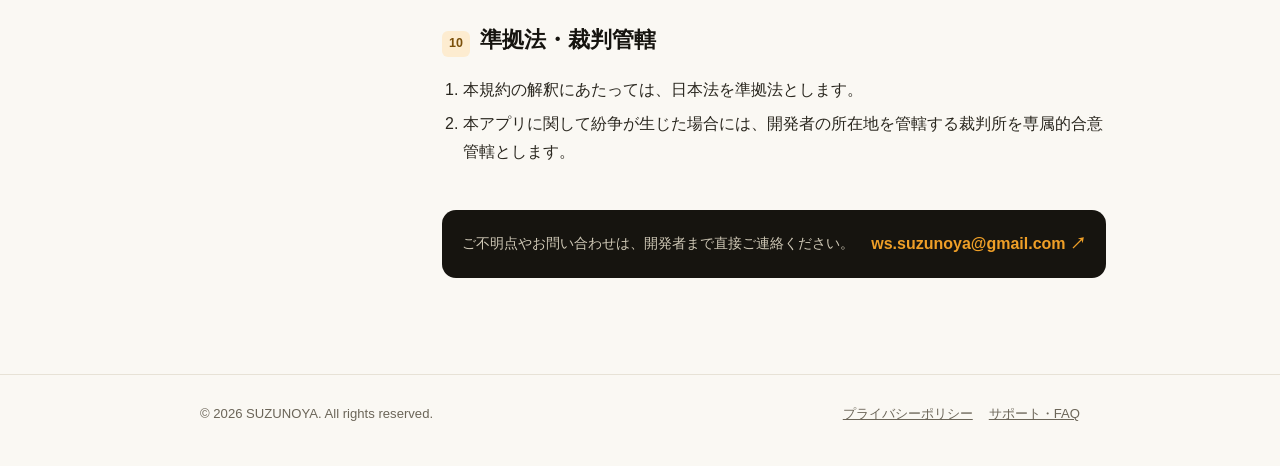
==== commit 28490cb9: "Update index.html" ====
--- a/index.html
+++ b/index.html
@@ -60,13 +60,14 @@
     <ol>
       <li><a href="#t1">適用</a></li>
       <li><a href="#t2">利用登録</a></li>
-      <li><a href="#t3">禁止事項</a></li>
-      <li><a href="#t4">安全な利用に関する注意</a></li>
-      <li><a href="#t5">提供の停止等</a></li>
-      <li><a href="#t6">免責事項</a></li>
-      <li><a href="#t7">内容の変更等</a></li>
-      <li><a href="#t8">規約の変更</a></li>
-      <li><a href="#t9">準拠法・裁判管轄</a></li>
+      <li><a href="#t3">利用料金・課金</a></li>
+      <li><a href="#t4">禁止事項</a></li>
+      <li><a href="#t5">安全な利用に関する注意</a></li>
+      <li><a href="#t6">提供の停止等</a></li>
+      <li><a href="#t7">免責事項</a></li>
+      <li><a href="#t8">内容の変更等</a></li>
+      <li><a href="#t9">規約の変更</a></li>
+      <li><a href="#t10">準拠法・裁判管轄</a></li>
     </ol>
   </nav>
 
@@ -142,7 +143,7 @@
         <p>位置情報の共有は、<strong>ユーザーがグループに参加している間のみ</strong>行われます。グループ未参加時に位置情報が他のユーザーへ共有されることはありません。</p>
       </div>
       <ul>
-        <li>位置情報は、ナビゲーション機能およびツーリンググループ内での位置共有機能のために使用されます。</li>
+        <li>位置情報は、ナビゲーション機能およびツーリンググループ内での位置共有機能のために使用されます。ナビゲーション機能は無料でご利用いただけますが、グループでの位置共有機能のご利用には有料プランへの登録が必要です(詳細は利用規約をご覧ください)。</li>
         <li>自宅として登録した座標(プライベートゾーン)を中心とした一定範囲内にいる間は、位置情報の共有が自動的に停止されます。この自宅座標情報は端末内にのみ保存され、外部サーバーへ送信されることはありません。</li>
         <li>バックグラウンドでの位置情報の利用は、スポット到着判定およびグループ内位置共有のためにのみ行われます。</li>
       </ul>
@@ -151,7 +152,7 @@
     <section id="p4">
       <h2><span class="num">4</span>写真・カメラの利用について</h2>
       <ul>
-        <li>本アプリのAR機能では、カメラを使用して記念撮影を行います。撮影された写真は端末内(カメラロールおよびアプリ専用の保存領域)にのみ保存されます。</li>
+        <li>本アプリのAR機能では、カメラを使用して記念撮影を行います。撮影された写真は端末内(カメラロールおよびアプリ専用の保存領域)にのみ保存されます。AR機能のご利用には、無料トライアル期間終了後、有料プランへの登録が必要です(詳細は利用規約をご覧ください)。</li>
         <li>プロフィールアイコン設定でも、選択された写真は加工(トリミング・縮小)のうえ端末内にのみ保存され、外部サーバーへの送信は行われません。</li>
       </ul>
     </section>
@@ -215,7 +216,30 @@
     </section>
 
     <section id="t3">
-      <h2><span class="num">3</span>禁止事項</h2>
+      <h2><span class="num">3</span>利用料金・課金</h2>
+      <div class="callout">
+        <p>インストール後1ヶ月間は、全機能を無料でお試しいただけます。無料期間終了後、一部機能のご利用には有料プランへの登録が必要です。</p>
+      </div>
+      <ol>
+        <li>ナビゲーション機能(ルート案内・音声案内)および図鑑の閲覧は、無料でご利用いただけます。</li>
+        <li>グループでの位置共有機能、およびAR機能については、初回登録から1ヶ月間の無料トライアル期間を経て、以下のいずれかの有料プラン(自動更新サブスクリプション)へのご登録が必要です。
+          <ul>
+            <li>グループプラン(位置共有機能): 月額120円 / 年額1200円</li>
+            <li>ARプラン(AR機能): 月額120円 / 年額1200円</li>
+            <li>フルプラン(両方の機能): 月額200円 / 年額2000円</li>
+          </ul>
+        </li>
+        <li>各プランの料金は、Apple IDに登録された支払い方法を通じて課金されます。</li>
+        <li>無料トライアル期間中に解約された場合、料金は発生しません。トライアル期間終了後、自動的に有料プランへ移行し、契約期間ごとに自動更新されます。</li>
+        <li>無料トライアルの提供は、Apple IDごとに初回登録時の1回に限ります。</li>
+        <li>サブスクリプションの解約は、iOSの「設定」アプリ内のサブスクリプション管理画面より、ユーザー自身で行うものとします。解約後も、現在の契約期間が終了するまでは有料機能をご利用いただけます。</li>
+        <li>お支払いいただいた料金は、法令に定める場合を除き返金されません。</li>
+        <li>開発者は、事前の告知をもって、料金プランの内容・価格を変更することがあります。</li>
+      </ol>
+    </section>
+
+    <section id="t4">
+      <h2><span class="num">4</span>禁止事項</h2>
       <p>ユーザーは、本アプリの利用にあたり、以下の行為をしてはなりません。</p>
       <ol>
         <li>法令または公序良俗に違反する行為</li>
@@ -228,8 +252,8 @@
       </ol>
     </section>
 
-    <section id="t4">
-      <h2><span class="num">4</span>安全な利用に関する注意事項</h2>
+    <section id="t5">
+      <h2><span class="num">5</span>安全な利用に関する注意事項</h2>
       <div class="callout warn">
         <p>AR撮影は、必ずバイクを安全な場所(駐車場、展望所等)に停車させたうえで行ってください。走行中の画面注視は絶対にお控えください。</p>
       </div>
@@ -241,8 +265,8 @@
       </ol>
     </section>
 
-    <section id="t5">
-      <h2><span class="num">5</span>本アプリの提供の停止等</h2>
+    <section id="t6">
+      <h2><span class="num">6</span>本アプリの提供の停止等</h2>
       <p>開発者は、以下のいずれかの事由があると判断した場合、ユーザーへの事前通知なく本アプリの全部または一部の提供を停止・中断できるものとします。</p>
       <ol>
         <li>システムの保守点検または更新を行う場合</li>
@@ -252,8 +276,8 @@
       </ol>
     </section>
 
-    <section id="t6">
-      <h2><span class="num">6</span>免責事項</h2>
+    <section id="t7">
+      <h2><span class="num">7</span>免責事項</h2>
       <ol>
         <li>開発者は、本アプリに事実上または法律上の瑕疵(安全性、信頼性、正確性、完全性、有効性、特定目的への適合性、セキュリティ等に関する欠陥、エラーやバグ、権利侵害等を含む)がないことを保証しません。</li>
         <li>開発者は、本アプリに起因してユーザーに生じた損害について、開発者の故意または重過失による場合を除き、一切の責任を負いません。</li>
@@ -261,18 +285,18 @@
       </ol>
     </section>
 
-    <section id="t7">
-      <h2><span class="num">7</span>サービス内容の変更等</h2>
+    <section id="t8">
+      <h2><span class="num">8</span>サービス内容の変更等</h2>
       <p>開発者は、ユーザーへの事前の告知をもって、本アプリの内容を変更、追加または廃止することができるものとし、ユーザーはこれを承諾するものとします。</p>
     </section>
 
-    <section id="t8">
-      <h2><span class="num">8</span>利用規約の変更</h2>
+    <section id="t9">
+      <h2><span class="num">9</span>利用規約の変更</h2>
       <p>開発者は、必要と判断した場合には、ユーザーへの通知なくいつでも本規約を変更することができるものとします。変更後の規約は、アプリ内掲示その他適切な方法で周知した時点より効力を生じます。</p>
     </section>
 
-    <section id="t9">
-      <h2><span class="num">9</span>準拠法・裁判管轄</h2>
+    <section id="t10">
+      <h2><span class="num">10</span>準拠法・裁判管轄</h2>
       <ol>
         <li>本規約の解釈にあたっては、日本法を準拠法とします。</li>
         <li>本アプリに関して紛争が生じた場合には、開発者の所在地を管轄する裁判所を専属的合意管轄とします。</li>
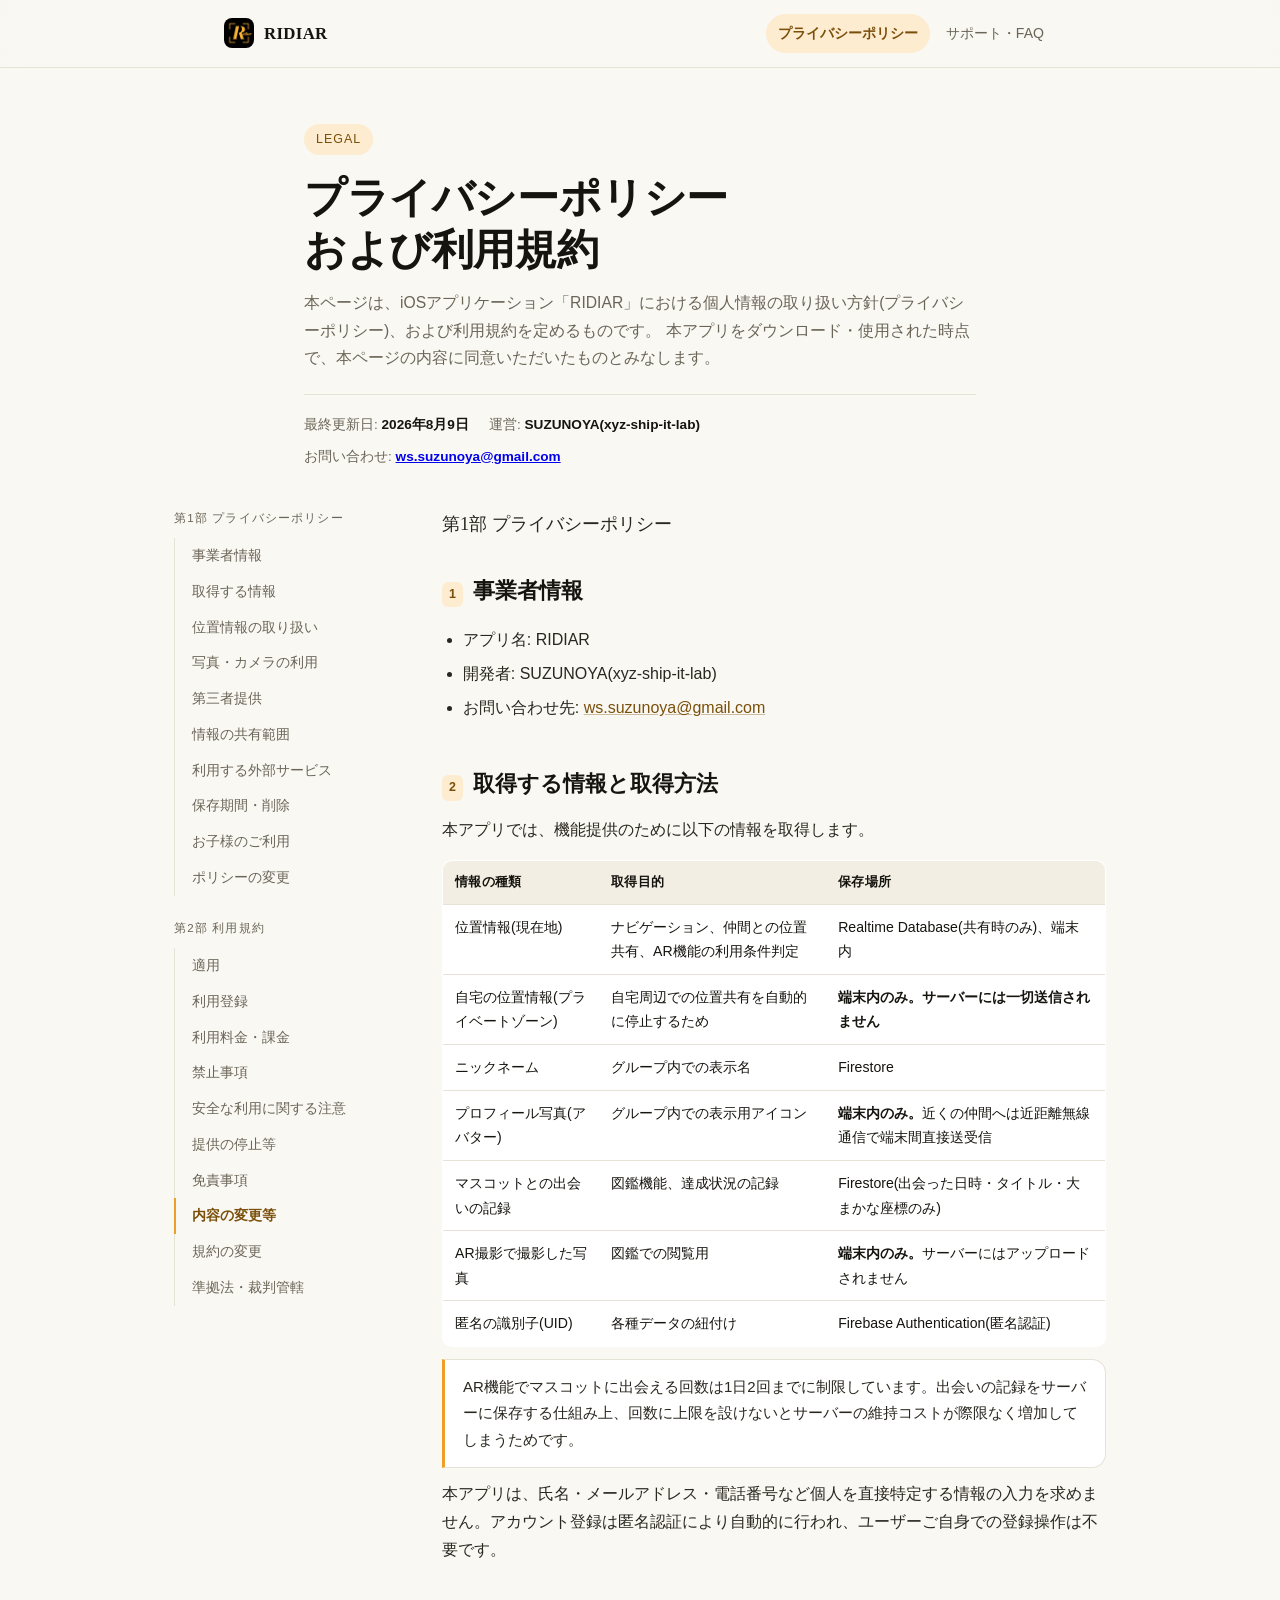
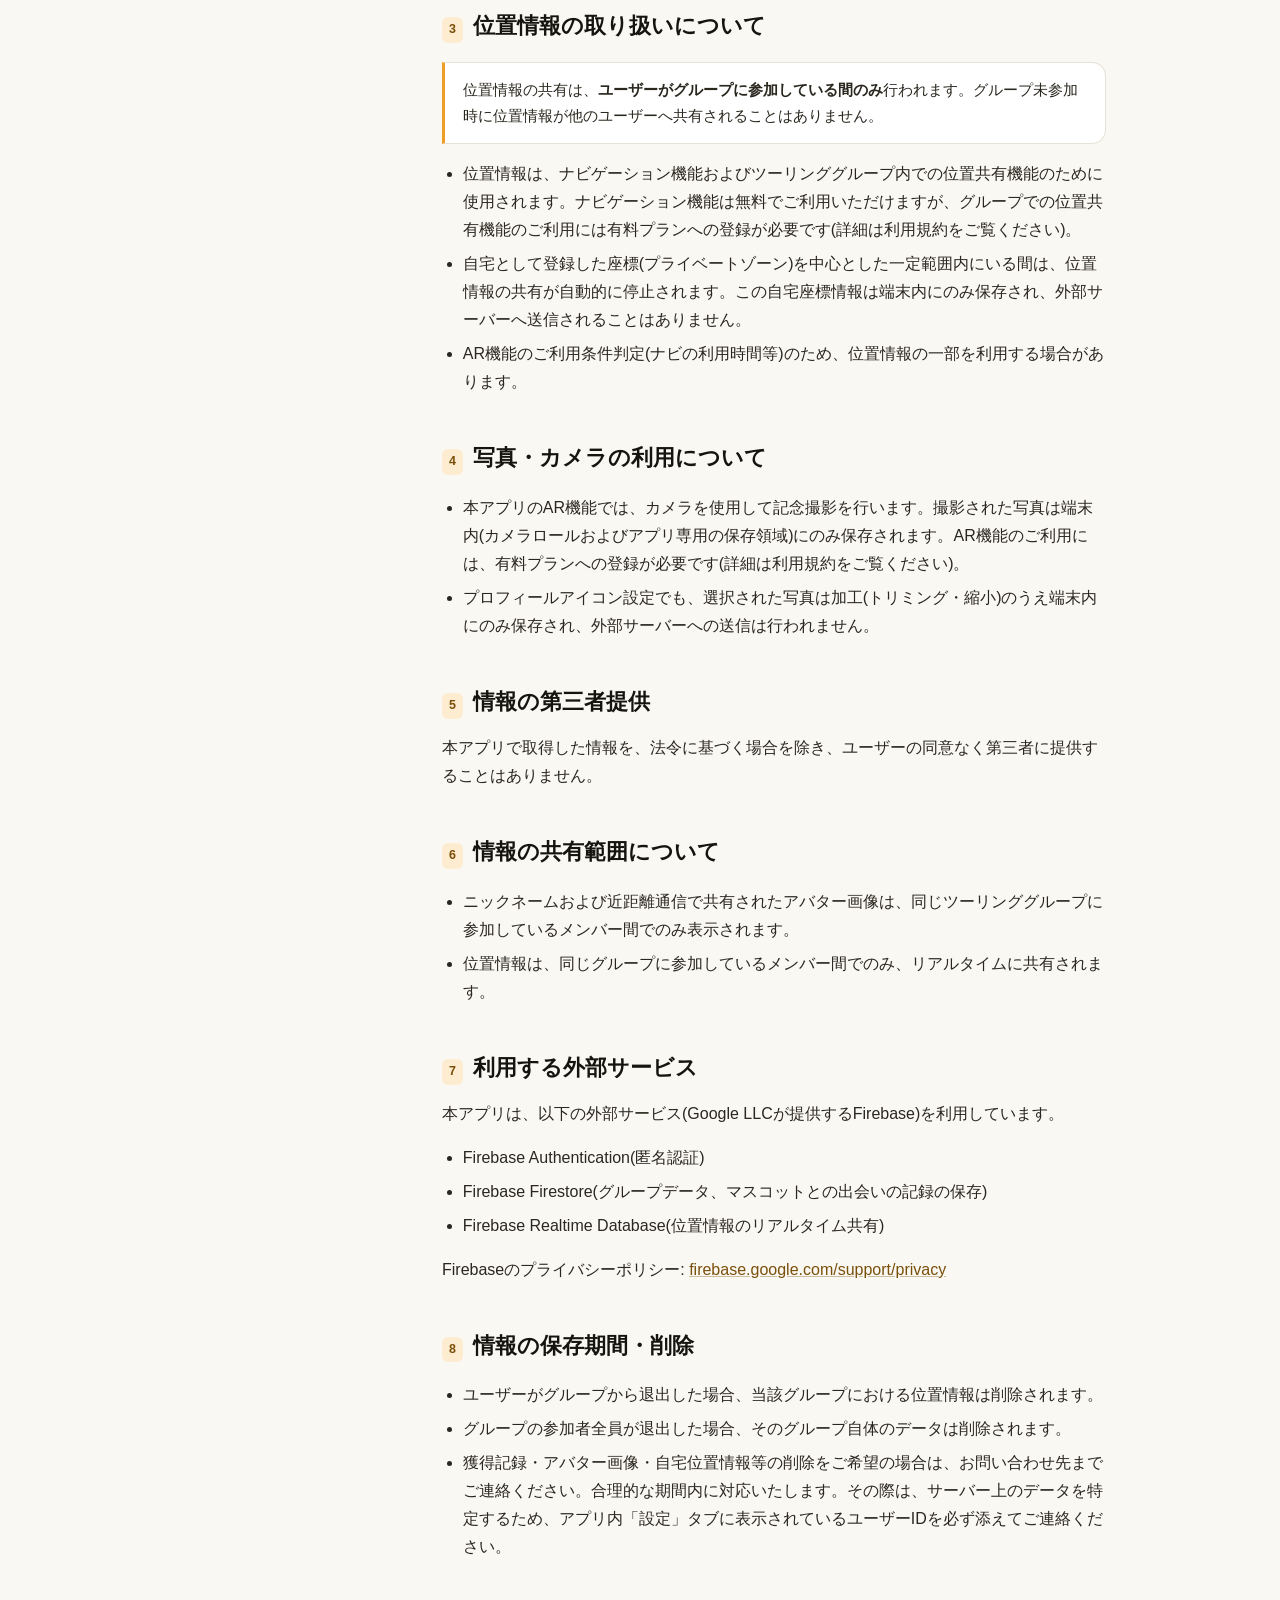
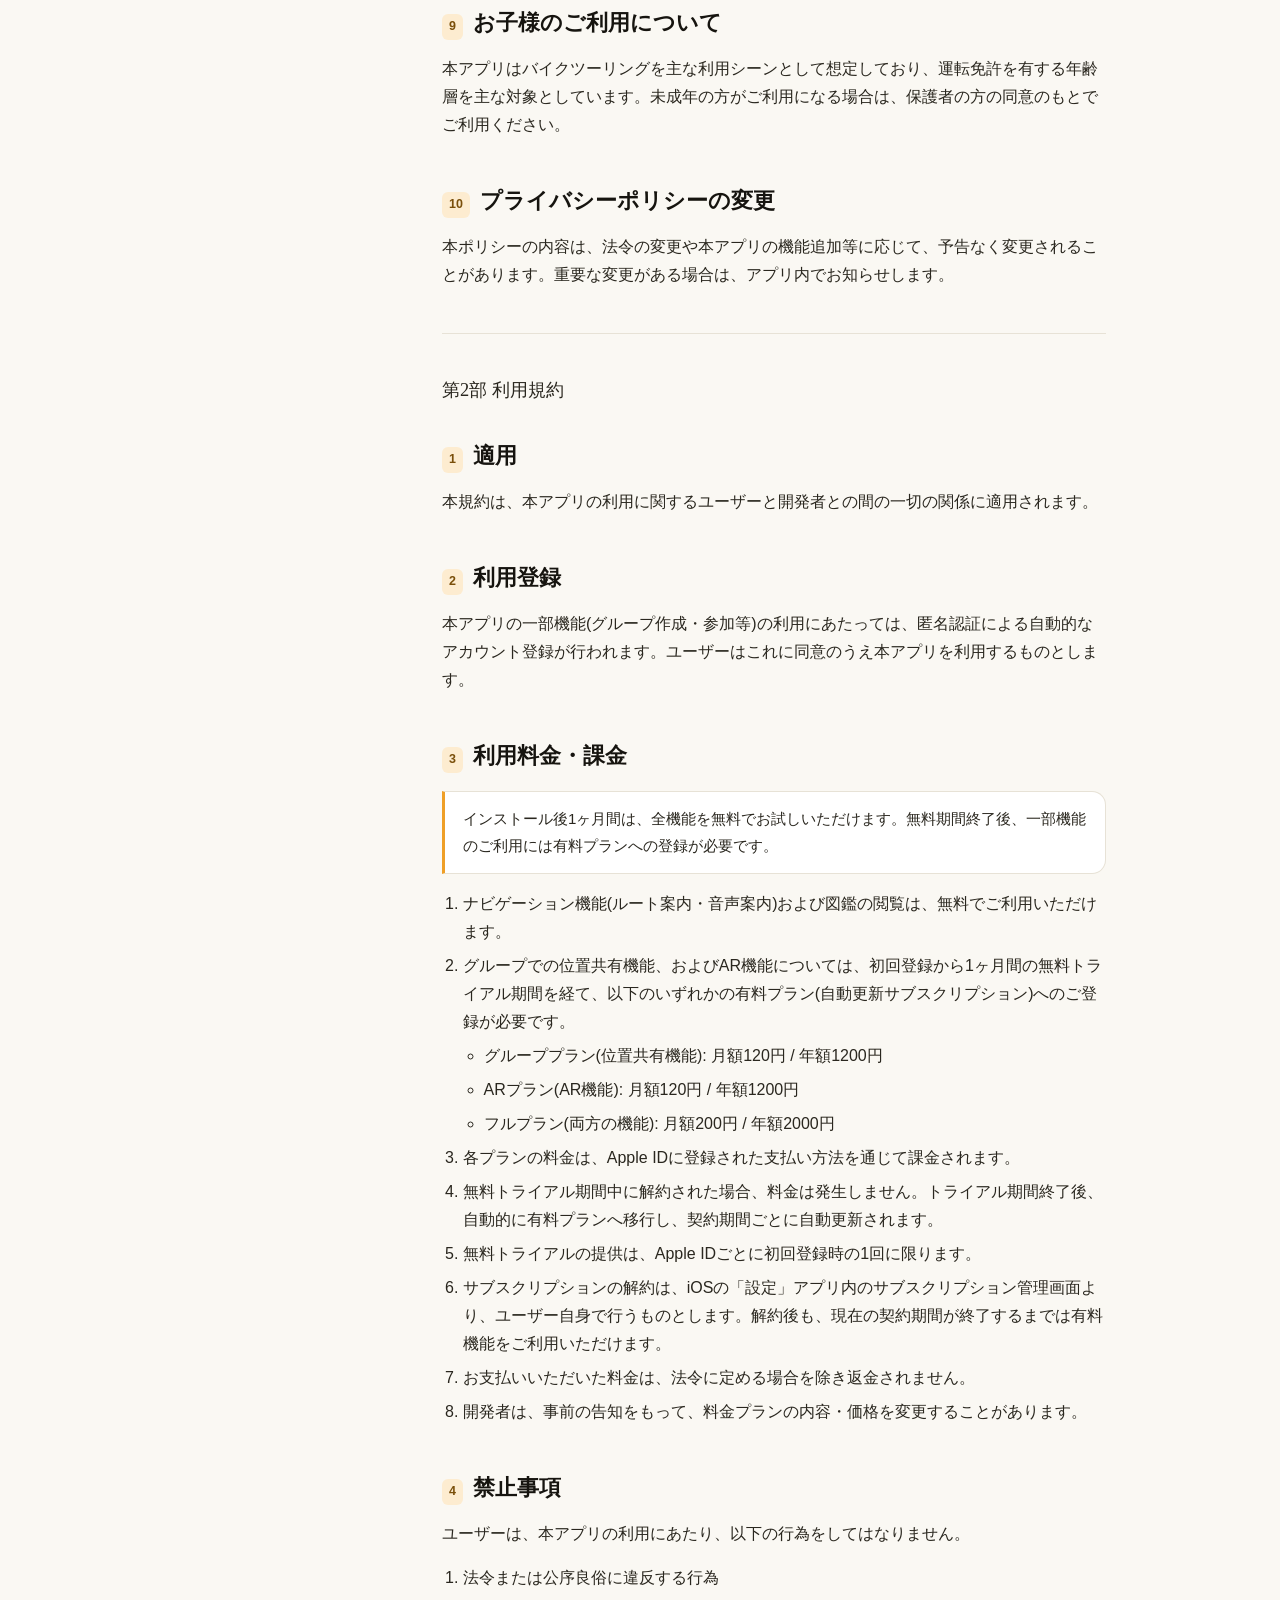
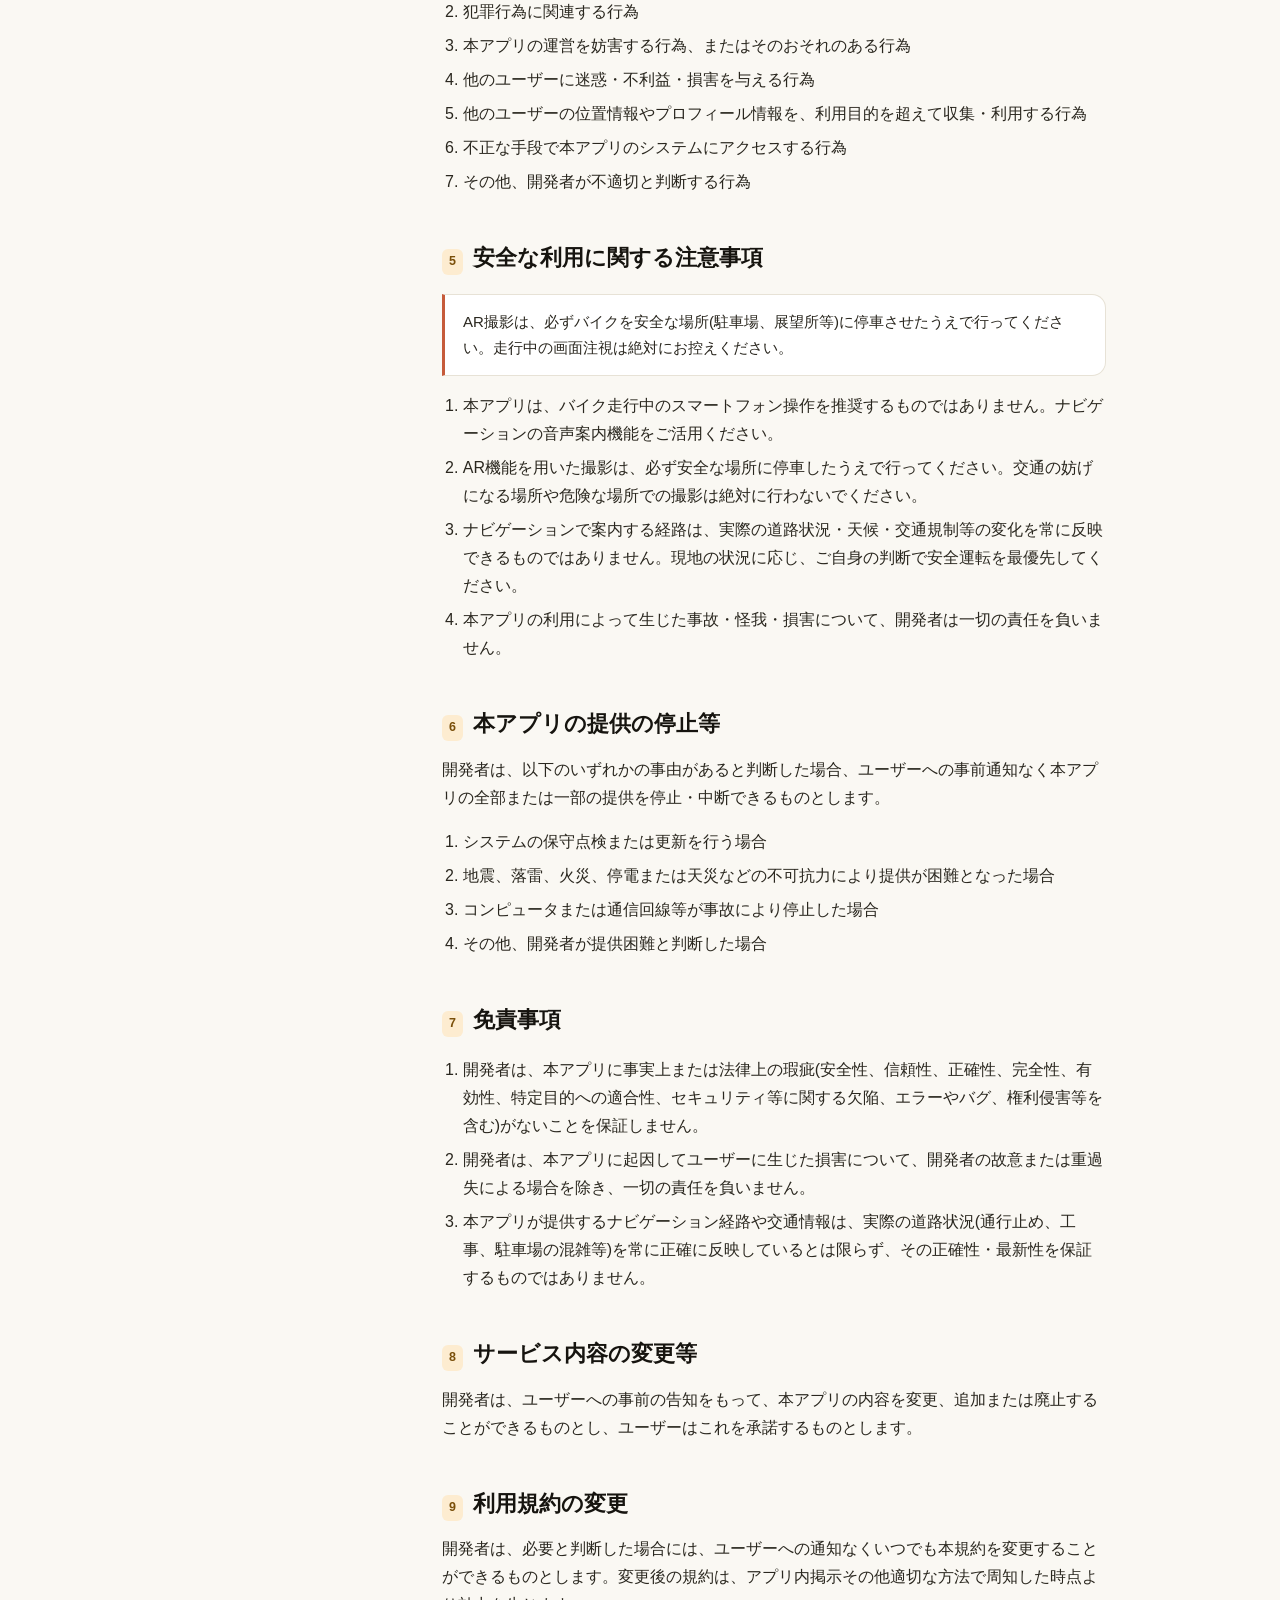
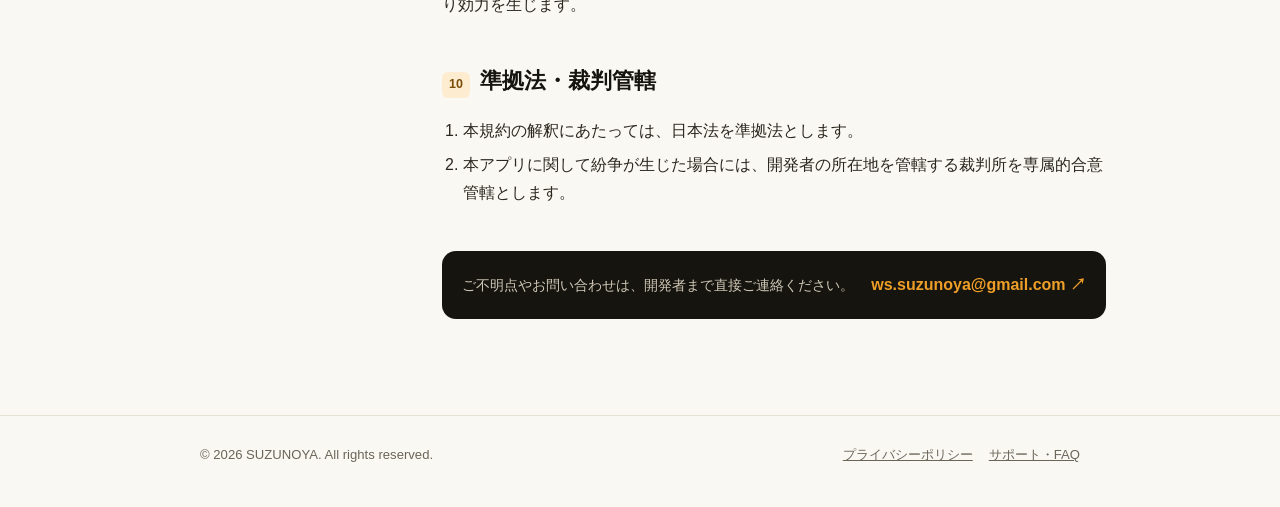
==== commit 8682a1ac: "Update index.html" ====
--- a/index.html
+++ b/index.html
@@ -94,7 +94,7 @@
         <tbody>
           <tr>
             <td>位置情報(現在地)</td>
-            <td>ナビゲーション、仲間との位置共有、スポット到着判定</td>
+            <td>ナビゲーション、仲間との位置共有、AR機能の利用条件判定</td>
             <td>Realtime Database(共有時のみ)、端末内</td>
           </tr>
           <tr>
@@ -113,9 +113,9 @@
             <td><strong>端末内のみ。</strong>近くの仲間へは近距離無線通信で端末間直接送受信</td>
           </tr>
           <tr>
-            <td>獲得スポットの記録</td>
+            <td>マスコットとの出会いの記録</td>
             <td>図鑑機能、達成状況の記録</td>
-            <td>Firestore(スポットIDと日時のみ)</td>
+            <td>Firestore(出会った日時・タイトル・大まかな座標のみ)</td>
           </tr>
           <tr>
             <td>AR撮影で撮影した写真</td>
@@ -127,13 +127,9 @@
             <td>各種データの紐付け</td>
             <td>Firebase Authentication(匿名認証)</td>
           </tr>
-          <tr>
-            <td>通知の許可状態</td>
-            <td>スポット到着時のプッシュ通知配信</td>
-            <td>端末内(iOSシステム管理)</td>
-          </tr>
         </tbody>
       </table>
+      <p class="callout" style="display:block;">AR機能でマスコットに出会える回数は1日2回までに制限しています。出会いの記録をサーバーに保存する仕組み上、回数に上限を設けないとサーバーの維持コストが際限なく増加してしまうためです。</p>
       <p>本アプリは、氏名・メールアドレス・電話番号など個人を直接特定する情報の入力を求めません。アカウント登録は匿名認証により自動的に行われ、ユーザーご自身での登録操作は不要です。</p>
     </section>
 
@@ -145,14 +141,14 @@
       <ul>
         <li>位置情報は、ナビゲーション機能およびツーリンググループ内での位置共有機能のために使用されます。ナビゲーション機能は無料でご利用いただけますが、グループでの位置共有機能のご利用には有料プランへの登録が必要です(詳細は利用規約をご覧ください)。</li>
         <li>自宅として登録した座標(プライベートゾーン)を中心とした一定範囲内にいる間は、位置情報の共有が自動的に停止されます。この自宅座標情報は端末内にのみ保存され、外部サーバーへ送信されることはありません。</li>
-        <li>バックグラウンドでの位置情報の利用は、スポット到着判定およびグループ内位置共有のためにのみ行われます。</li>
+        <li>AR機能のご利用条件判定(ナビの利用時間等)のため、位置情報の一部を利用する場合があります。</li>
       </ul>
     </section>
 
     <section id="p4">
       <h2><span class="num">4</span>写真・カメラの利用について</h2>
       <ul>
-        <li>本アプリのAR機能では、カメラを使用して記念撮影を行います。撮影された写真は端末内(カメラロールおよびアプリ専用の保存領域)にのみ保存されます。AR機能のご利用には、無料トライアル期間終了後、有料プランへの登録が必要です(詳細は利用規約をご覧ください)。</li>
+        <li>本アプリのAR機能では、カメラを使用して記念撮影を行います。撮影された写真は端末内(カメラロールおよびアプリ専用の保存領域)にのみ保存されます。AR機能のご利用には、有料プランへの登録が必要です(詳細は利用規約をご覧ください)。</li>
         <li>プロフィールアイコン設定でも、選択された写真は加工(トリミング・縮小)のうえ端末内にのみ保存され、外部サーバーへの送信は行われません。</li>
       </ul>
     </section>
@@ -175,9 +171,8 @@
       <p>本アプリは、以下の外部サービス(Google LLCが提供するFirebase)を利用しています。</p>
       <ul>
         <li>Firebase Authentication(匿名認証)</li>
-        <li>Firebase Firestore(スポットデータ、グループデータ、獲得記録の保存)</li>
+        <li>Firebase Firestore(グループデータ、マスコットとの出会いの記録の保存)</li>
         <li>Firebase Realtime Database(位置情報のリアルタイム共有)</li>
-        <li>Firebase Cloud Messaging等の通知関連機能</li>
       </ul>
       <p>Firebaseのプライバシーポリシー: <a href="https://firebase.google.com/support/privacy" target="_blank" rel="noopener">firebase.google.com/support/privacy</a></p>
     </section>
@@ -260,7 +255,7 @@
       <ol>
         <li>本アプリは、バイク走行中のスマートフォン操作を推奨するものではありません。ナビゲーションの音声案内機能をご活用ください。</li>
         <li>AR機能を用いた撮影は、必ず安全な場所に停車したうえで行ってください。交通の妨げになる場所や危険な場所での撮影は絶対に行わないでください。</li>
-        <li>ツーリングルート・スポットの選定には注意を払っておりますが、実際の道路状況・天候・交通規制等は常に変化します。現地の状況に応じ、ご自身の判断で安全運転を最優先してください。</li>
+        <li>ナビゲーションで案内する経路は、実際の道路状況・天候・交通規制等の変化を常に反映できるものではありません。現地の状況に応じ、ご自身の判断で安全運転を最優先してください。</li>
         <li>本アプリの利用によって生じた事故・怪我・損害について、開発者は一切の責任を負いません。</li>
       </ol>
     </section>
@@ -281,7 +276,7 @@
       <ol>
         <li>開発者は、本アプリに事実上または法律上の瑕疵(安全性、信頼性、正確性、完全性、有効性、特定目的への適合性、セキュリティ等に関する欠陥、エラーやバグ、権利侵害等を含む)がないことを保証しません。</li>
         <li>開発者は、本アプリに起因してユーザーに生じた損害について、開発者の故意または重過失による場合を除き、一切の責任を負いません。</li>
-        <li>本アプリで紹介するツーリングスポットの情報(道路状況、駐車場の有無等)は掲載時点の情報であり、その正確性・最新性を保証するものではありません。</li>
+        <li>本アプリが提供するナビゲーション経路や交通情報は、実際の道路状況(通行止め、工事、駐車場の混雑等)を常に正確に反映しているとは限らず、その正確性・最新性を保証するものではありません。</li>
       </ol>
     </section>
 
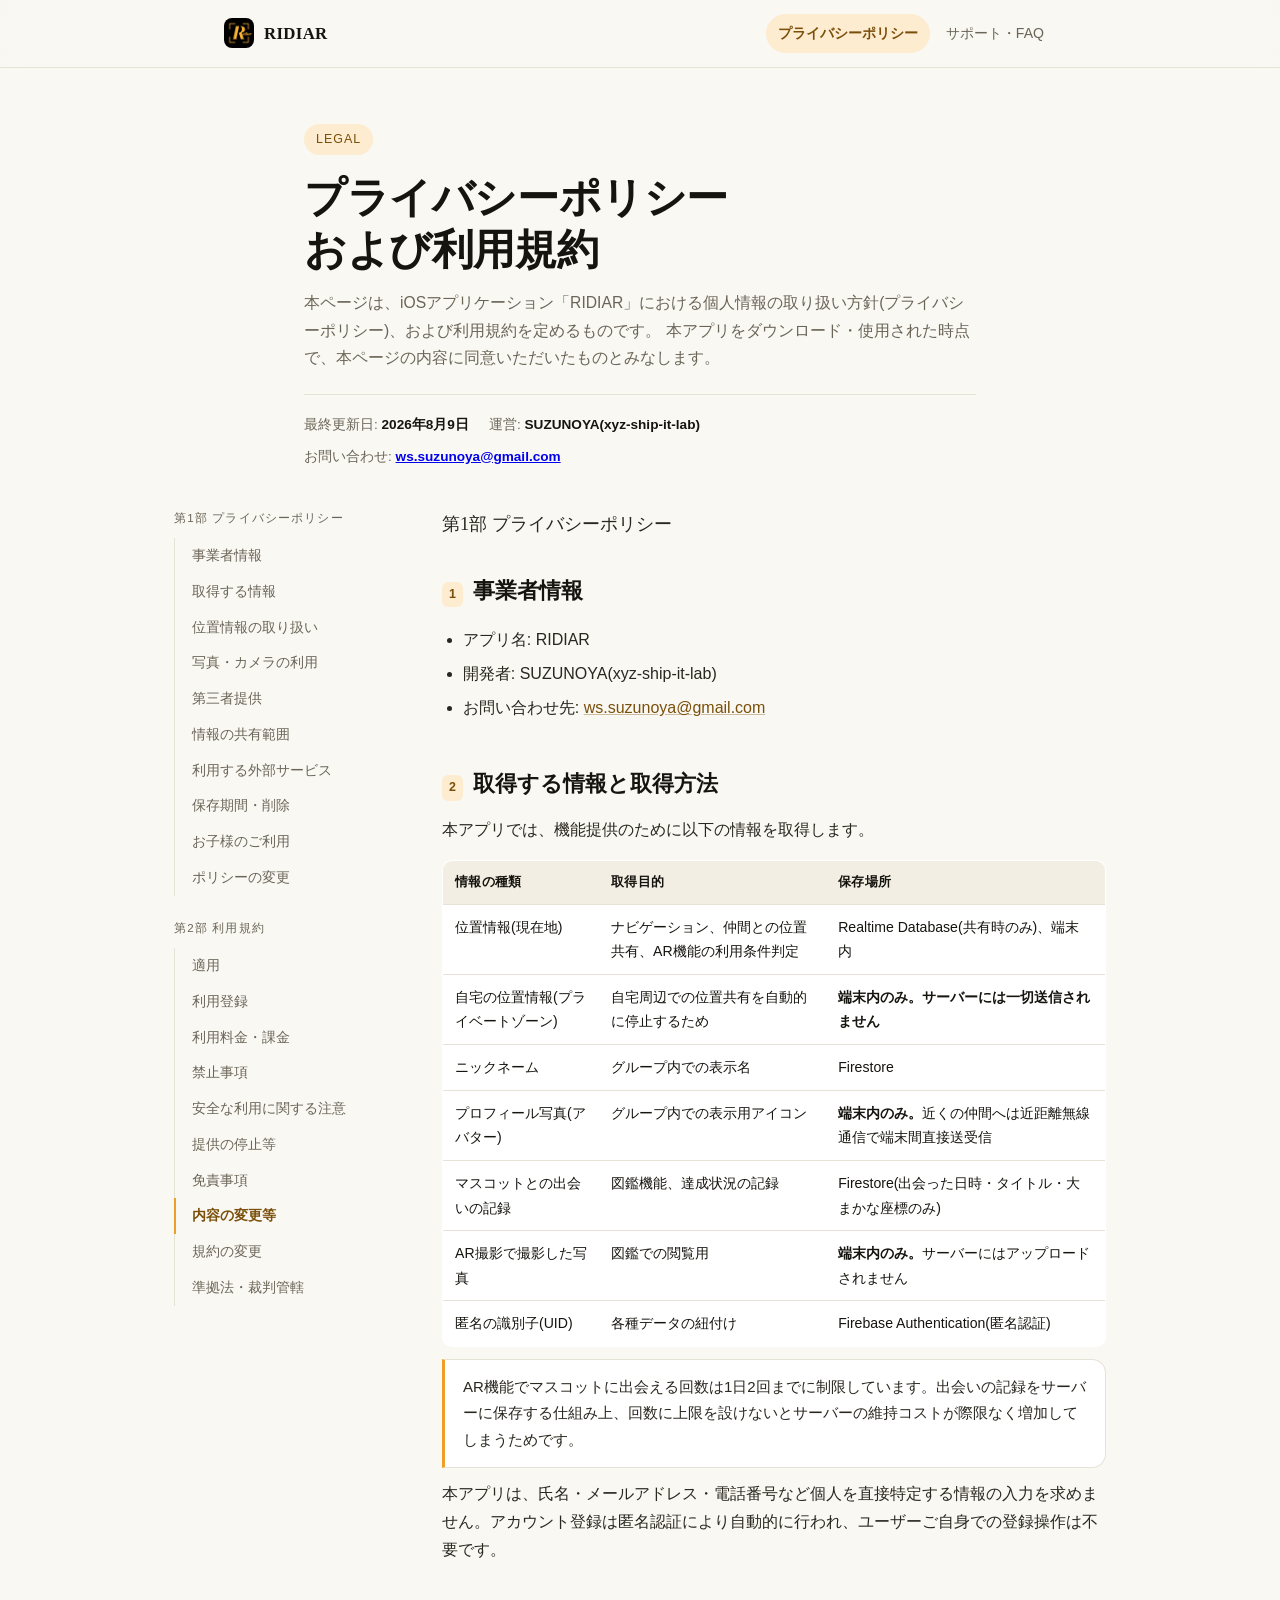
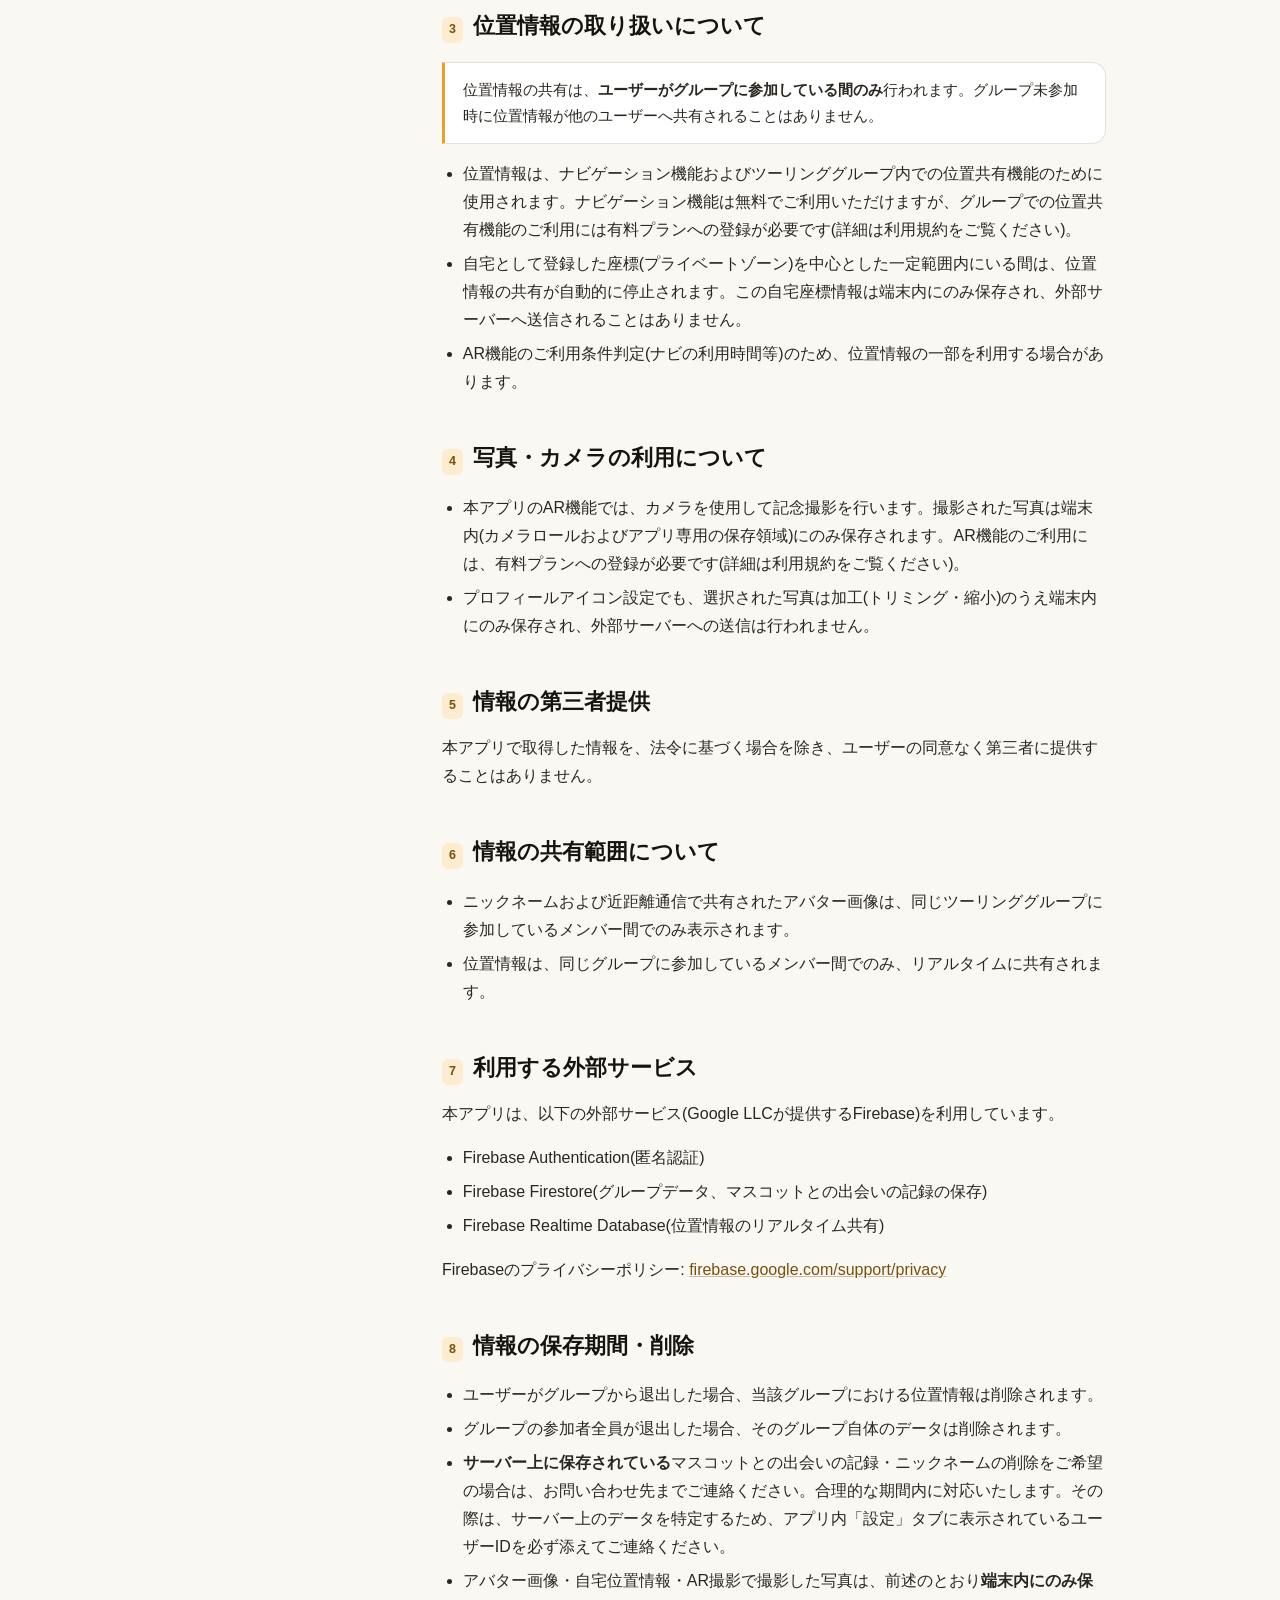
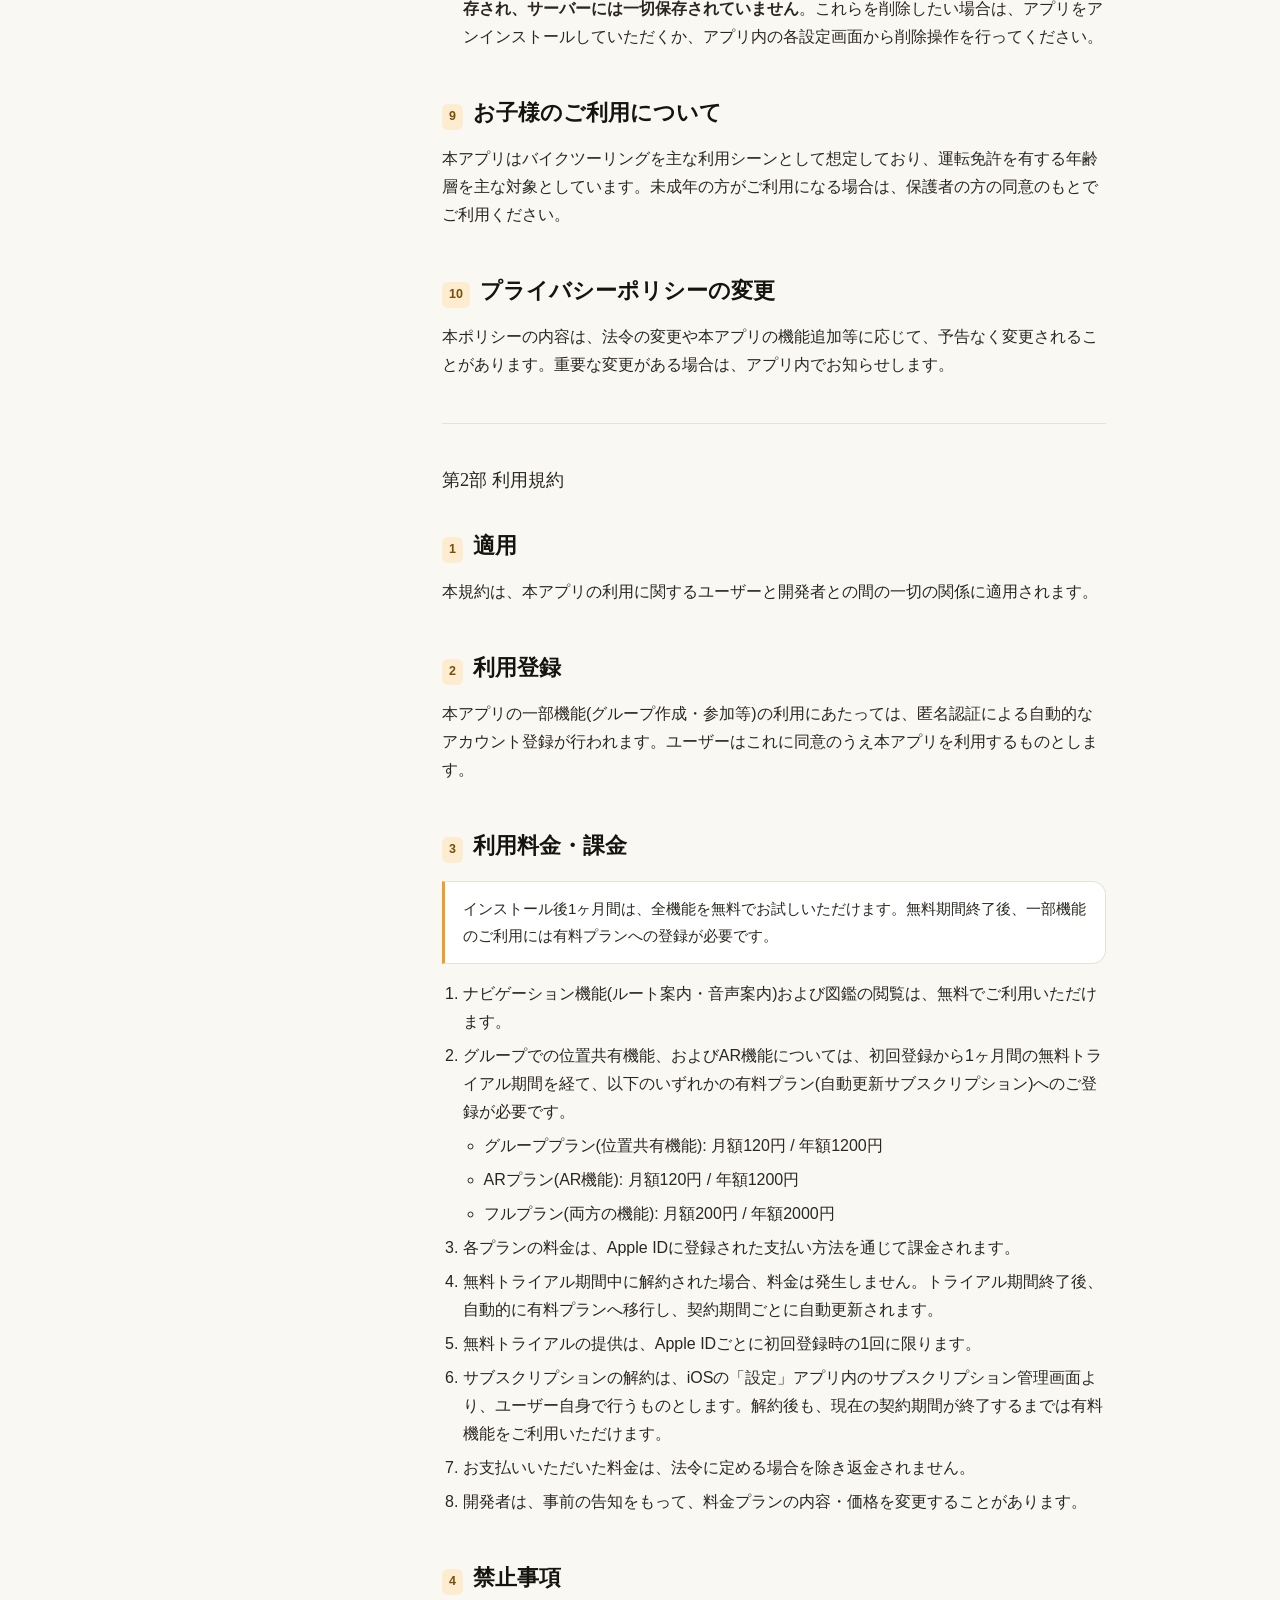
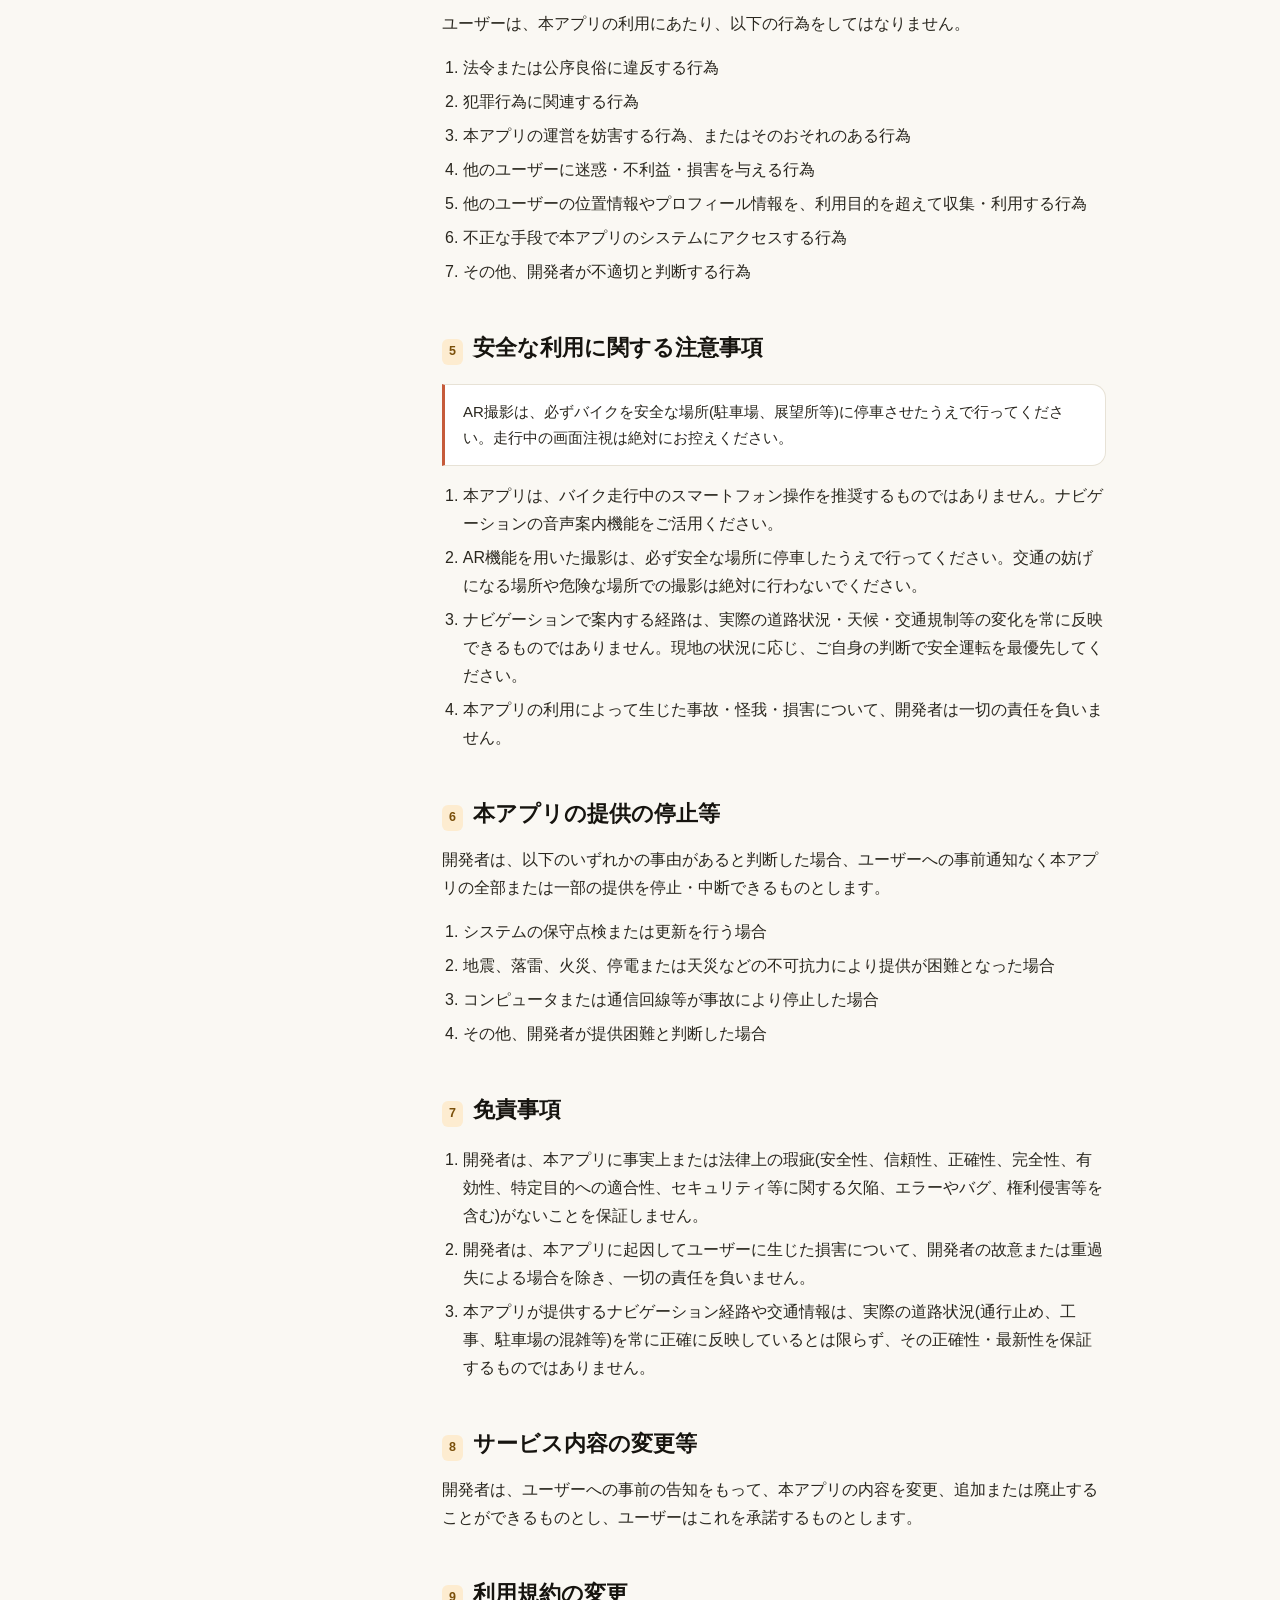
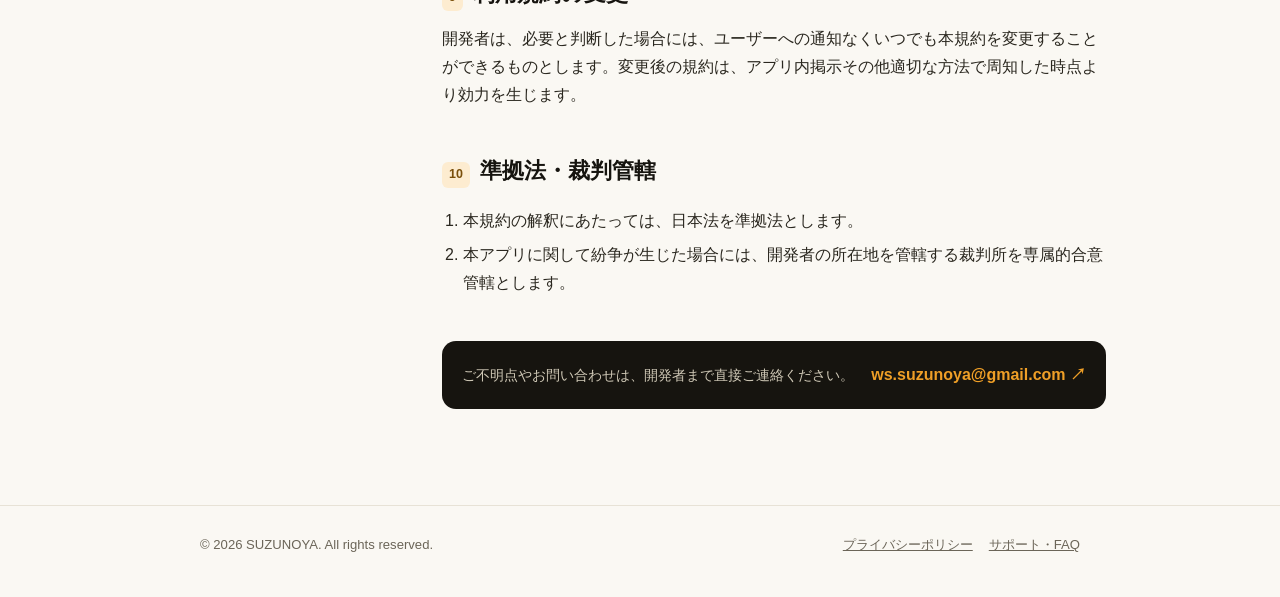
==== commit 3fb76122: "Update index.html" ====
--- a/index.html
+++ b/index.html
@@ -182,7 +182,8 @@
       <ul>
         <li>ユーザーがグループから退出した場合、当該グループにおける位置情報は削除されます。</li>
         <li>グループの参加者全員が退出した場合、そのグループ自体のデータは削除されます。</li>
-        <li>獲得記録・アバター画像・自宅位置情報等の削除をご希望の場合は、お問い合わせ先までご連絡ください。合理的な期間内に対応いたします。その際は、サーバー上のデータを特定するため、アプリ内「設定」タブに表示されているユーザーIDを必ず添えてご連絡ください。</li>
+        <li><strong>サーバー上に保存されている</strong>マスコットとの出会いの記録・ニックネームの削除をご希望の場合は、お問い合わせ先までご連絡ください。合理的な期間内に対応いたします。その際は、サーバー上のデータを特定するため、アプリ内「設定」タブに表示されているユーザーIDを必ず添えてご連絡ください。</li>
+        <li>アバター画像・自宅位置情報・AR撮影で撮影した写真は、前述のとおり<strong>端末内にのみ保存され、サーバーには一切保存されていません</strong>。これらを削除したい場合は、アプリをアンインストールしていただくか、アプリ内の各設定画面から削除操作を行ってください。</li>
       </ul>
     </section>
 
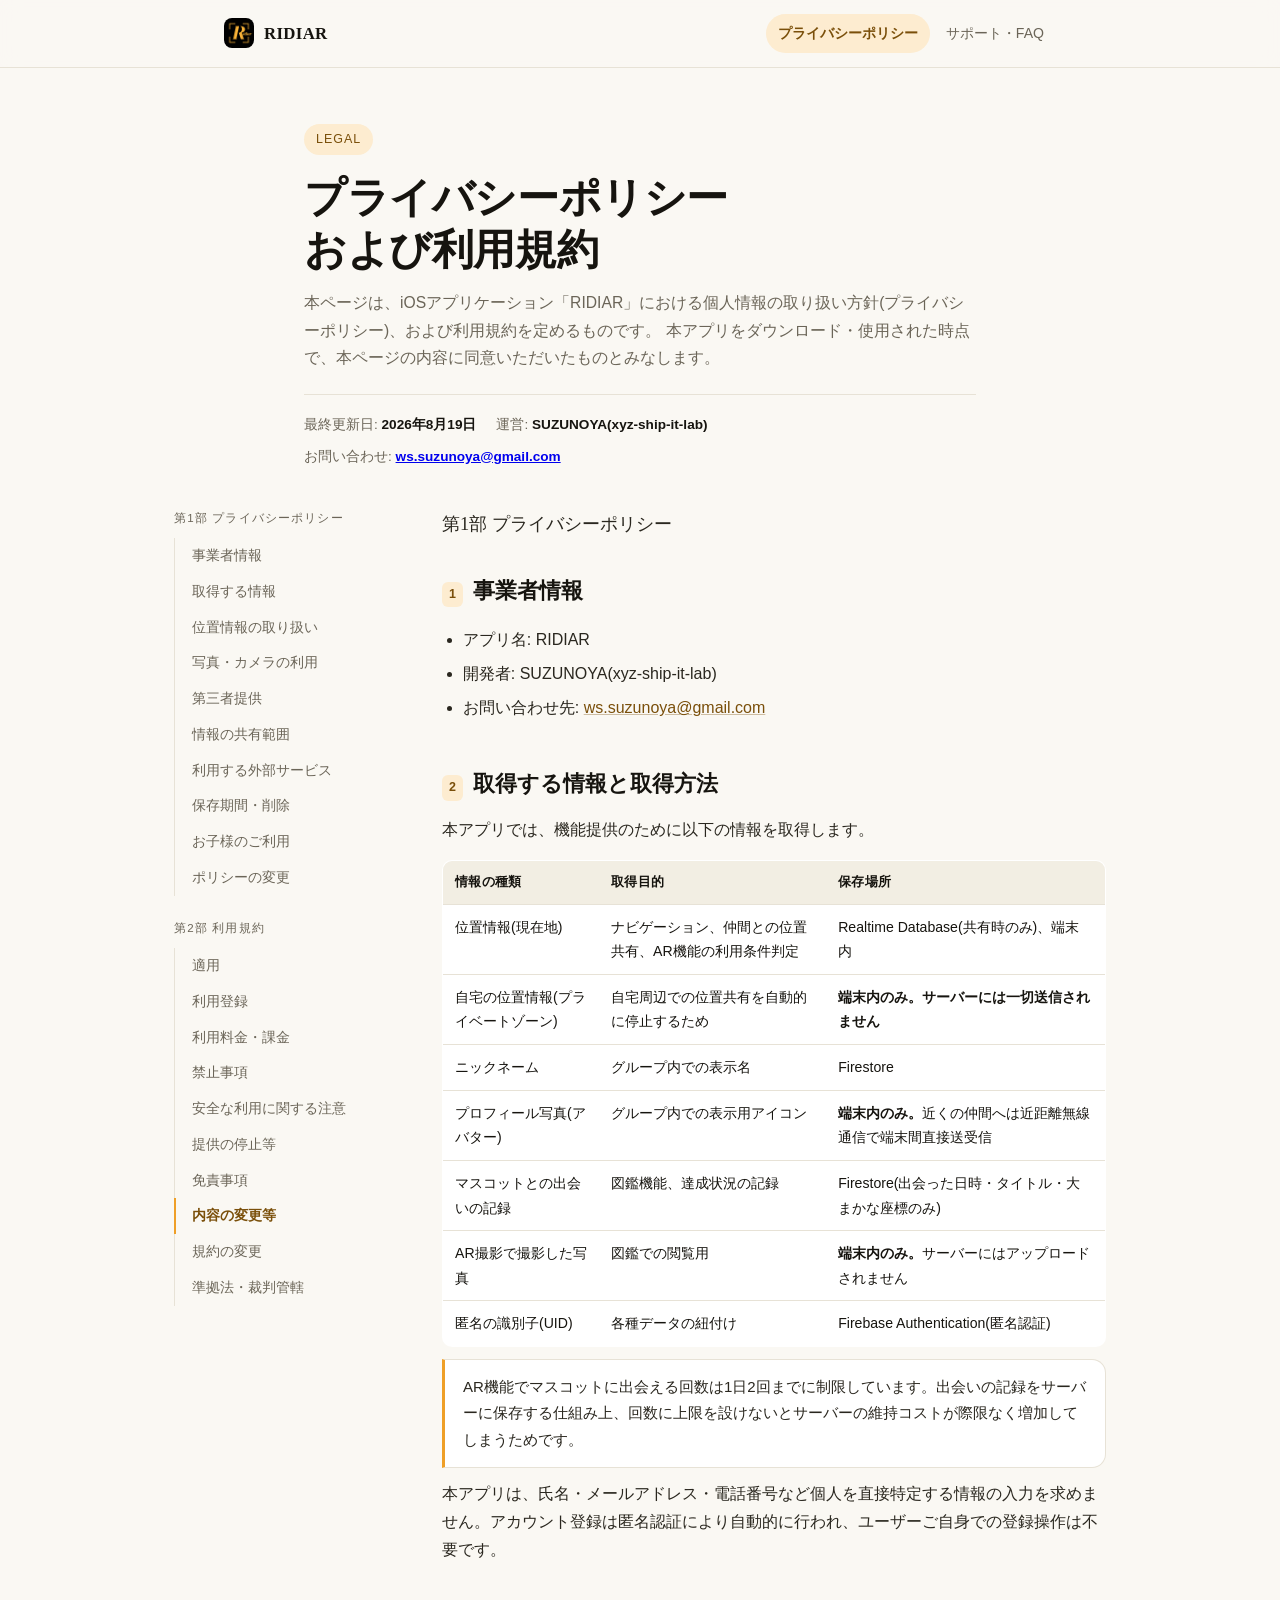
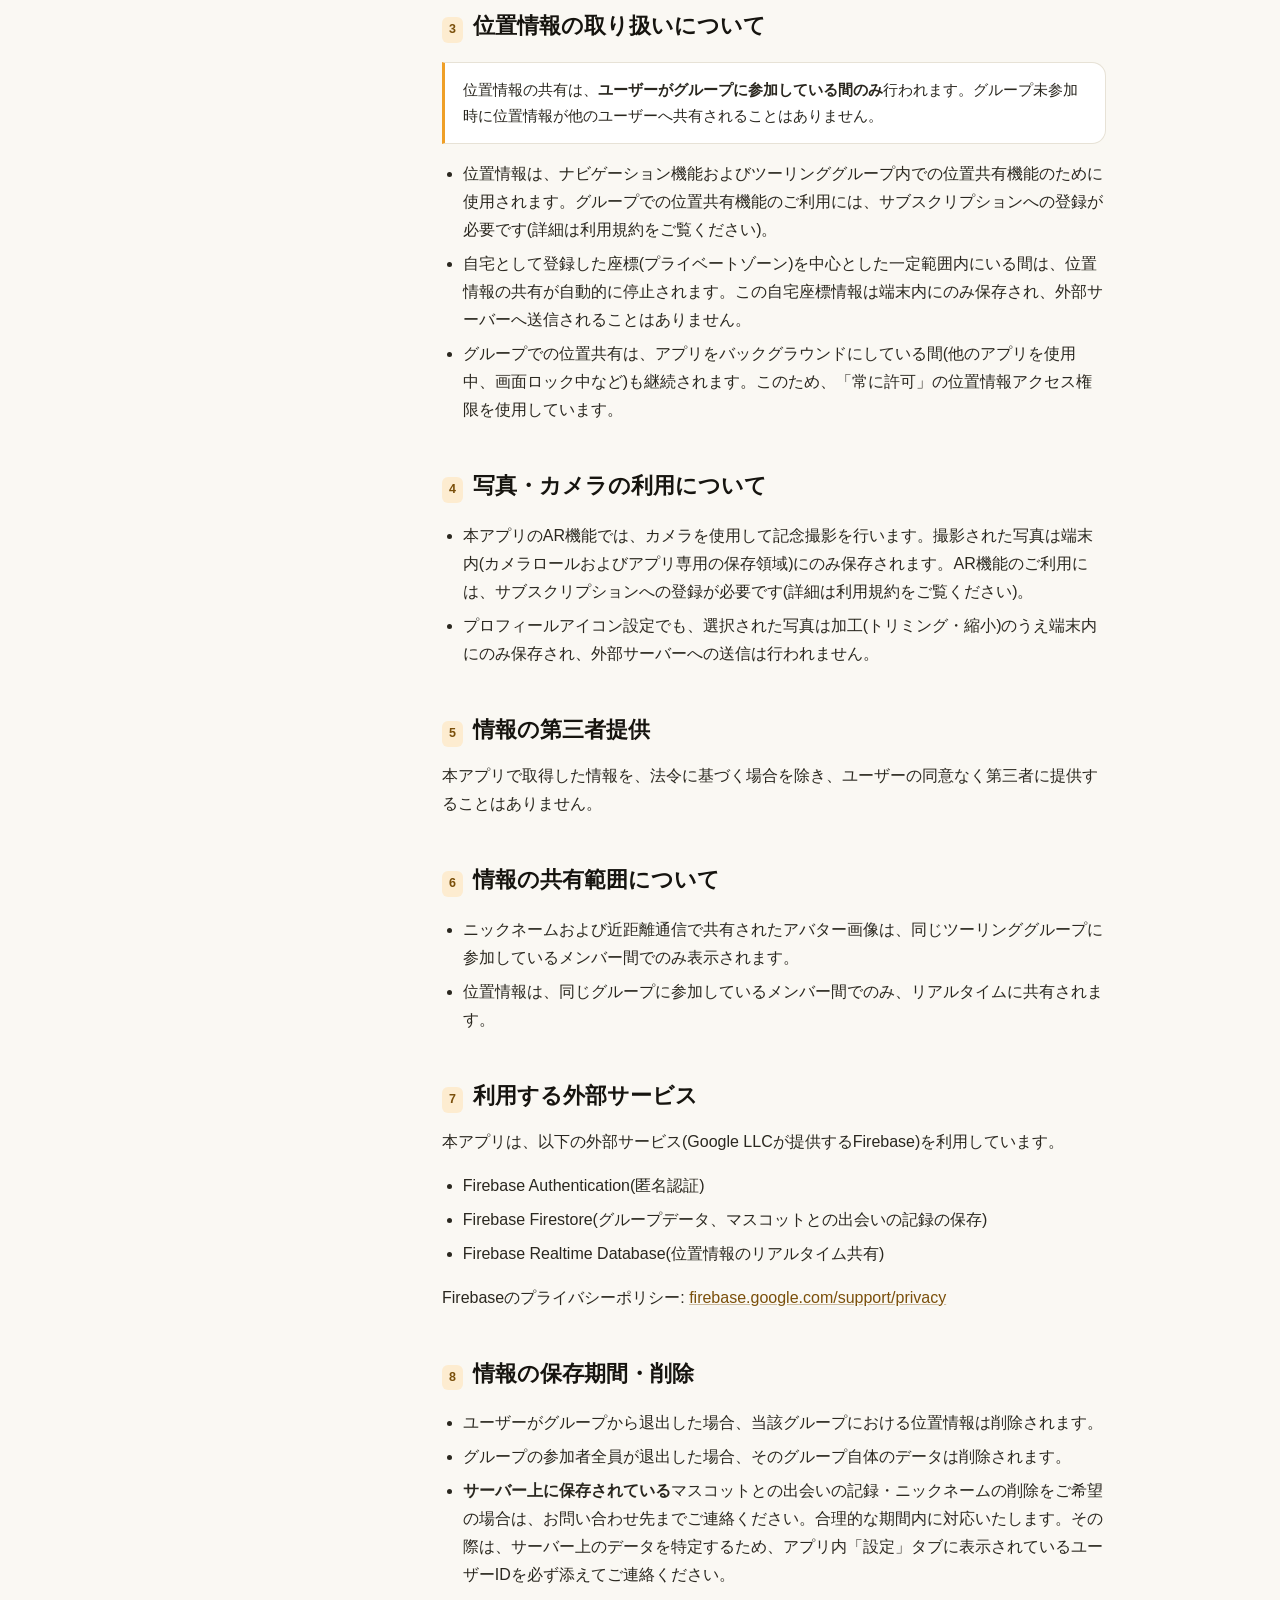
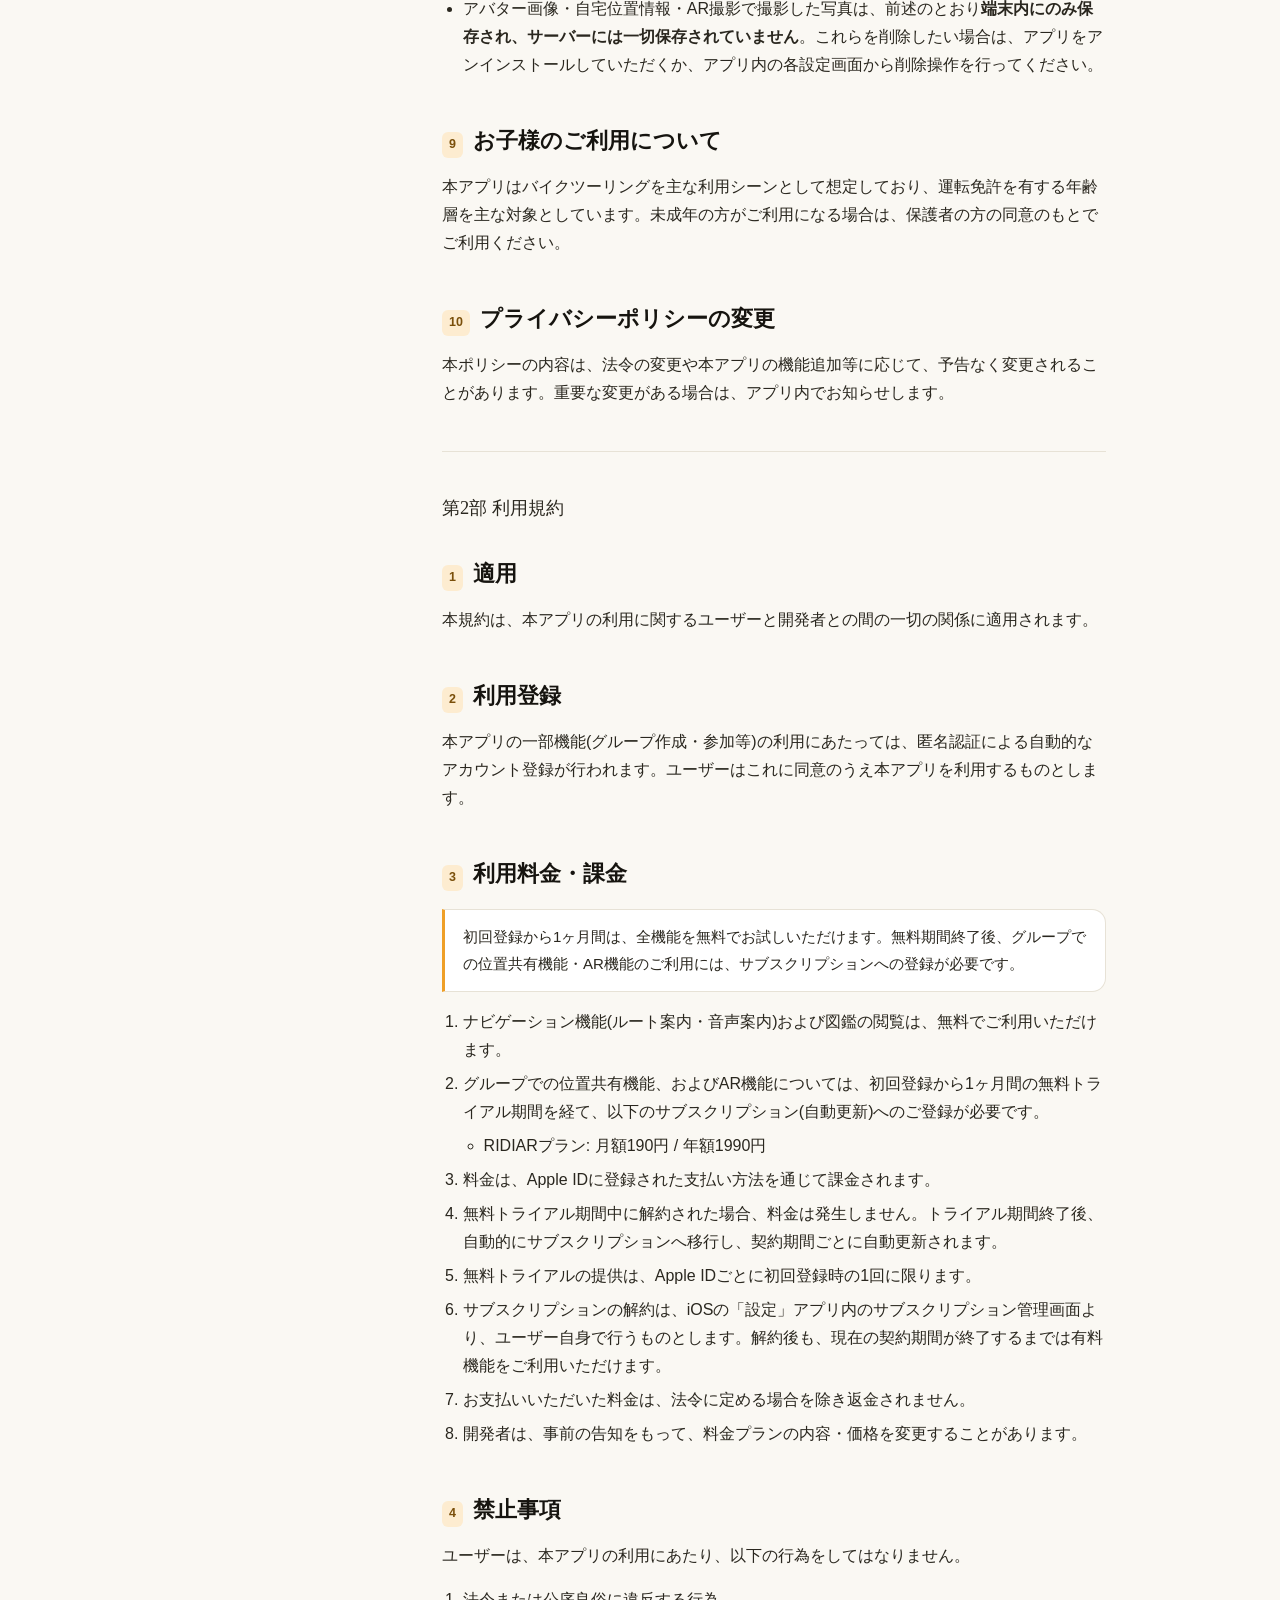
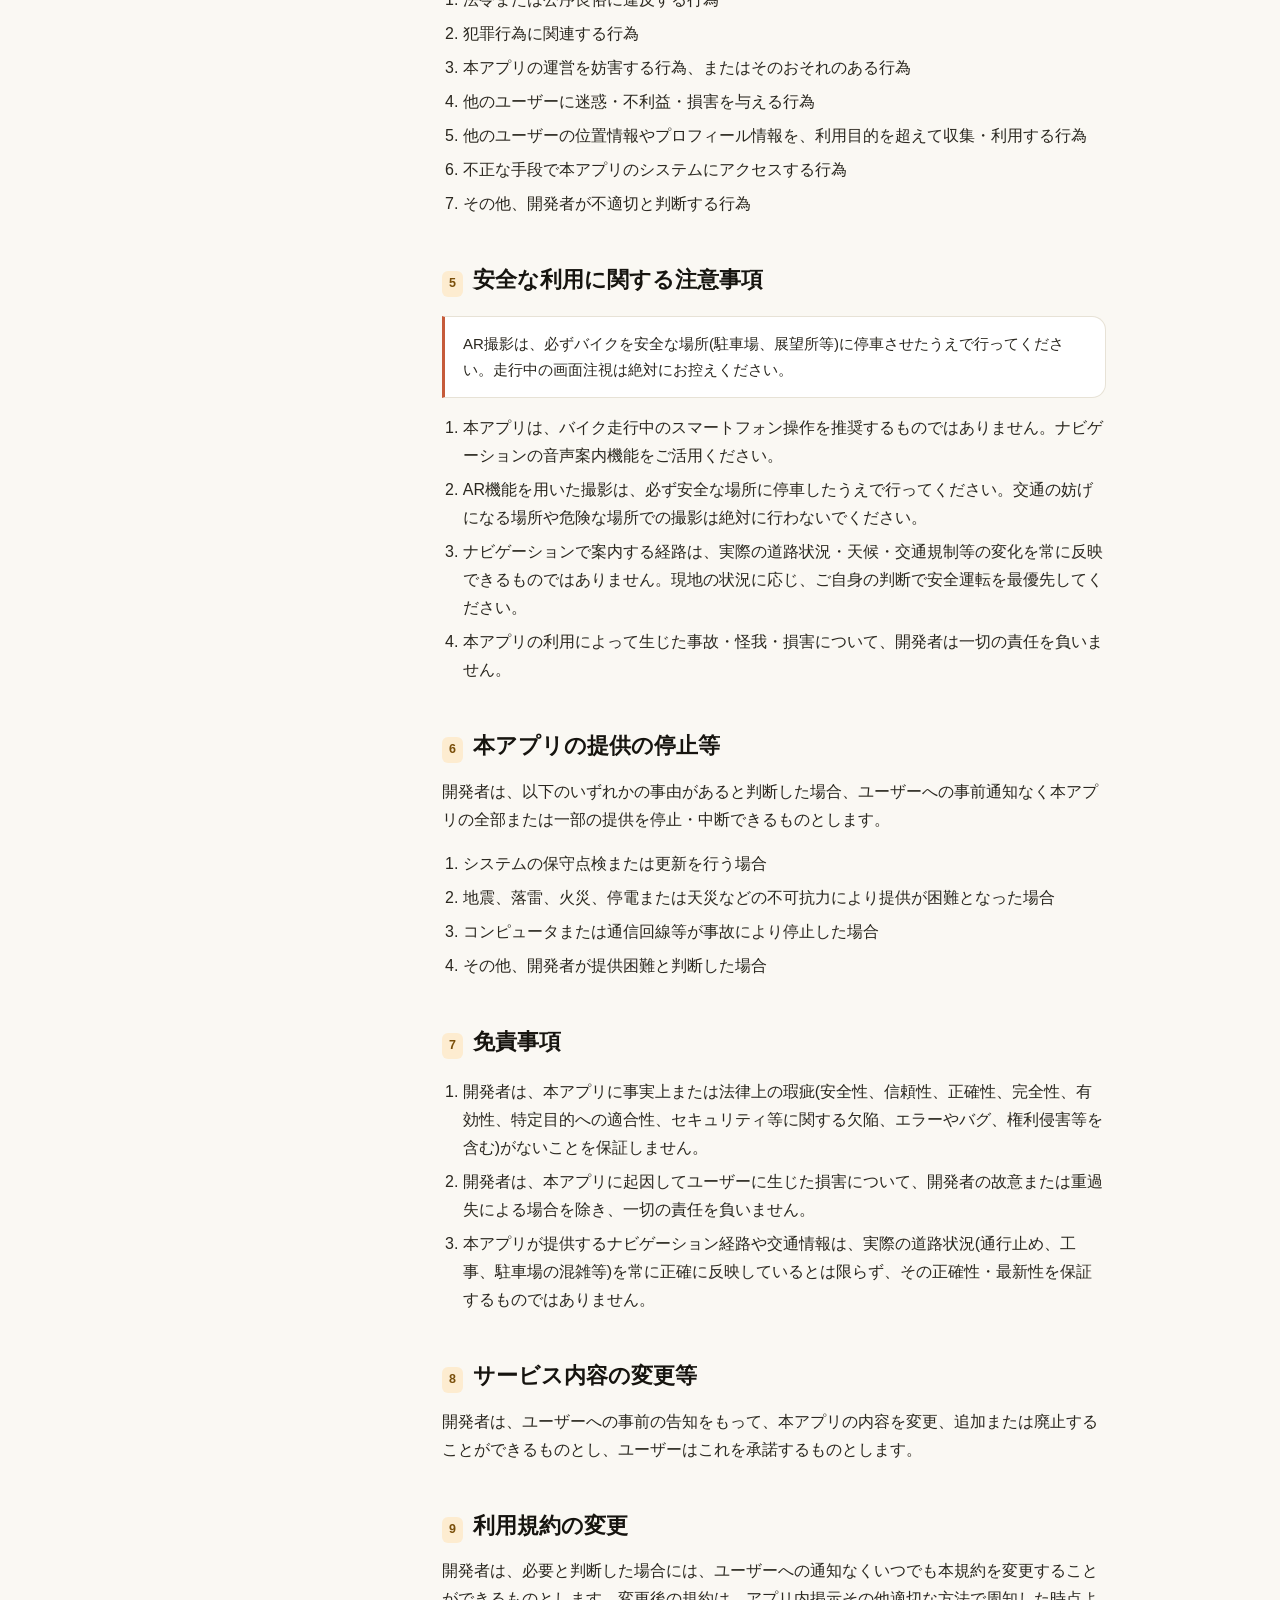
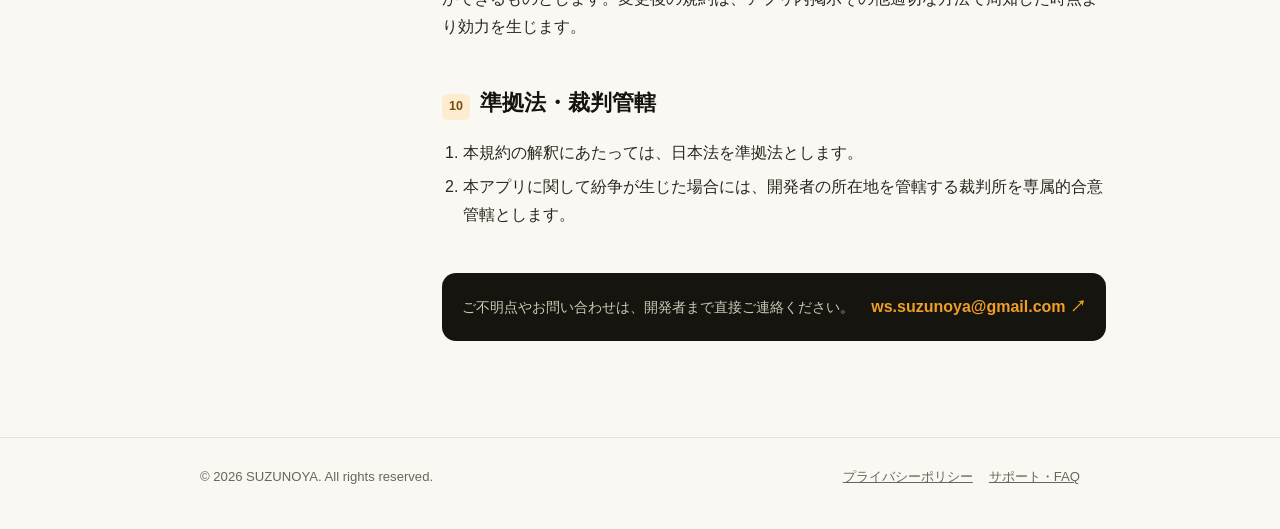
==== commit c5c95bd6: "Update index.html" ====
--- a/index.html
+++ b/index.html
@@ -34,7 +34,7 @@
     本アプリをダウンロード・使用された時点で、本ページの内容に同意いただいたものとみなします。
   </p>
   <div class="doc-meta">
-    <span>最終更新日: <strong>2026年8月9日</strong></span>
+    <span>最終更新日: <strong>2026年8月19日</strong></span>
     <span>運営: <strong>SUZUNOYA(xyz-ship-it-lab)</strong></span>
     <span>お問い合わせ: <strong><a href="mailto:ws.suzunoya@gmail.com">ws.suzunoya@gmail.com</a></strong></span>
   </div>
@@ -139,16 +139,16 @@
         <p>位置情報の共有は、<strong>ユーザーがグループに参加している間のみ</strong>行われます。グループ未参加時に位置情報が他のユーザーへ共有されることはありません。</p>
       </div>
       <ul>
-        <li>位置情報は、ナビゲーション機能およびツーリンググループ内での位置共有機能のために使用されます。ナビゲーション機能は無料でご利用いただけますが、グループでの位置共有機能のご利用には有料プランへの登録が必要です(詳細は利用規約をご覧ください)。</li>
+        <li>位置情報は、ナビゲーション機能およびツーリンググループ内での位置共有機能のために使用されます。グループでの位置共有機能のご利用には、サブスクリプションへの登録が必要です(詳細は利用規約をご覧ください)。</li>
         <li>自宅として登録した座標(プライベートゾーン)を中心とした一定範囲内にいる間は、位置情報の共有が自動的に停止されます。この自宅座標情報は端末内にのみ保存され、外部サーバーへ送信されることはありません。</li>
-        <li>AR機能のご利用条件判定(ナビの利用時間等)のため、位置情報の一部を利用する場合があります。</li>
+        <li>グループでの位置共有は、アプリをバックグラウンドにしている間(他のアプリを使用中、画面ロック中など)も継続されます。このため、「常に許可」の位置情報アクセス権限を使用しています。</li>
       </ul>
     </section>
 
     <section id="p4">
       <h2><span class="num">4</span>写真・カメラの利用について</h2>
       <ul>
-        <li>本アプリのAR機能では、カメラを使用して記念撮影を行います。撮影された写真は端末内(カメラロールおよびアプリ専用の保存領域)にのみ保存されます。AR機能のご利用には、有料プランへの登録が必要です(詳細は利用規約をご覧ください)。</li>
+        <li>本アプリのAR機能では、カメラを使用して記念撮影を行います。撮影された写真は端末内(カメラロールおよびアプリ専用の保存領域)にのみ保存されます。AR機能のご利用には、サブスクリプションへの登録が必要です(詳細は利用規約をご覧ください)。</li>
         <li>プロフィールアイコン設定でも、選択された写真は加工(トリミング・縮小)のうえ端末内にのみ保存され、外部サーバーへの送信は行われません。</li>
       </ul>
     </section>
@@ -214,19 +214,17 @@
     <section id="t3">
       <h2><span class="num">3</span>利用料金・課金</h2>
       <div class="callout">
-        <p>インストール後1ヶ月間は、全機能を無料でお試しいただけます。無料期間終了後、一部機能のご利用には有料プランへの登録が必要です。</p>
+        <p>初回登録から1ヶ月間は、全機能を無料でお試しいただけます。無料期間終了後、グループでの位置共有機能・AR機能のご利用には、サブスクリプションへの登録が必要です。</p>
       </div>
       <ol>
         <li>ナビゲーション機能(ルート案内・音声案内)および図鑑の閲覧は、無料でご利用いただけます。</li>
-        <li>グループでの位置共有機能、およびAR機能については、初回登録から1ヶ月間の無料トライアル期間を経て、以下のいずれかの有料プラン(自動更新サブスクリプション)へのご登録が必要です。
+        <li>グループでの位置共有機能、およびAR機能については、初回登録から1ヶ月間の無料トライアル期間を経て、以下のサブスクリプション(自動更新)へのご登録が必要です。
           <ul>
-            <li>グループプラン(位置共有機能): 月額120円 / 年額1200円</li>
-            <li>ARプラン(AR機能): 月額120円 / 年額1200円</li>
-            <li>フルプラン(両方の機能): 月額200円 / 年額2000円</li>
+            <li>RIDIARプラン: 月額190円 / 年額1990円</li>
           </ul>
         </li>
-        <li>各プランの料金は、Apple IDに登録された支払い方法を通じて課金されます。</li>
-        <li>無料トライアル期間中に解約された場合、料金は発生しません。トライアル期間終了後、自動的に有料プランへ移行し、契約期間ごとに自動更新されます。</li>
+        <li>料金は、Apple IDに登録された支払い方法を通じて課金されます。</li>
+        <li>無料トライアル期間中に解約された場合、料金は発生しません。トライアル期間終了後、自動的にサブスクリプションへ移行し、契約期間ごとに自動更新されます。</li>
         <li>無料トライアルの提供は、Apple IDごとに初回登録時の1回に限ります。</li>
         <li>サブスクリプションの解約は、iOSの「設定」アプリ内のサブスクリプション管理画面より、ユーザー自身で行うものとします。解約後も、現在の契約期間が終了するまでは有料機能をご利用いただけます。</li>
         <li>お支払いいただいた料金は、法令に定める場合を除き返金されません。</li>
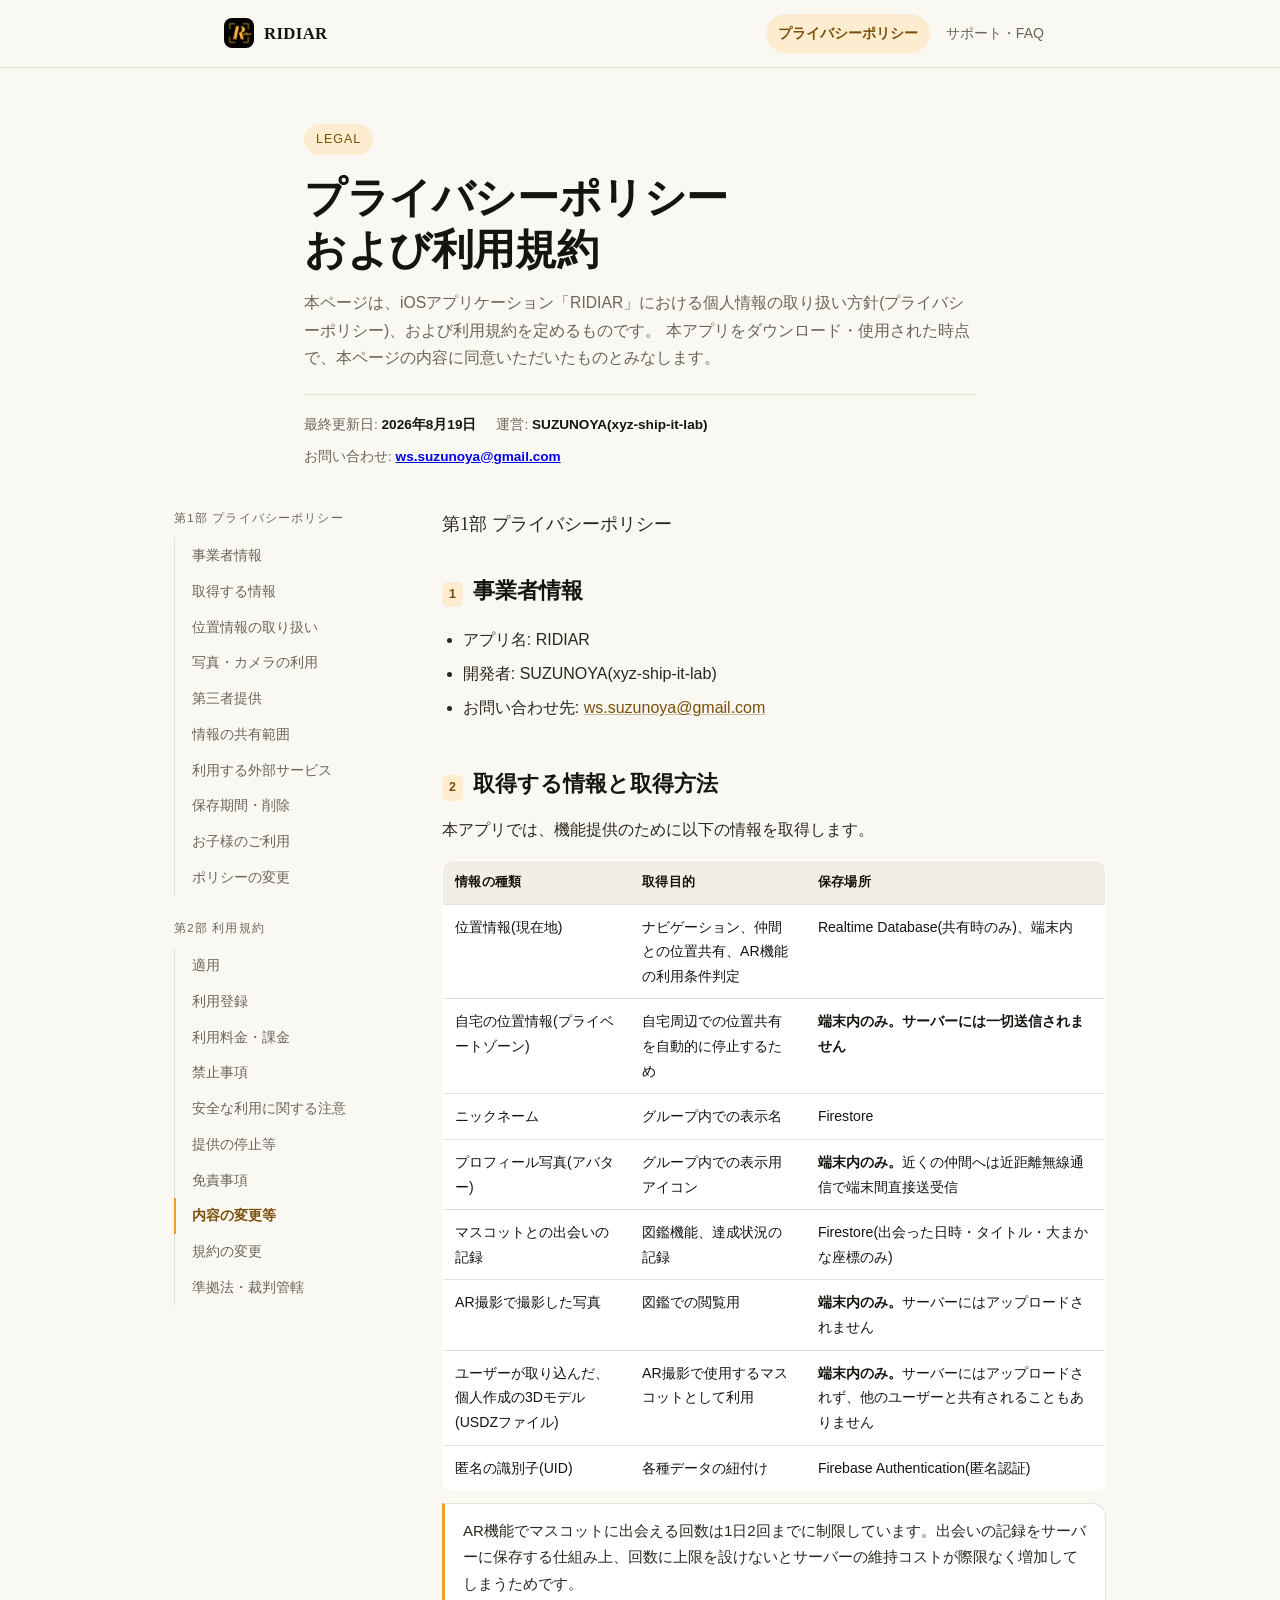
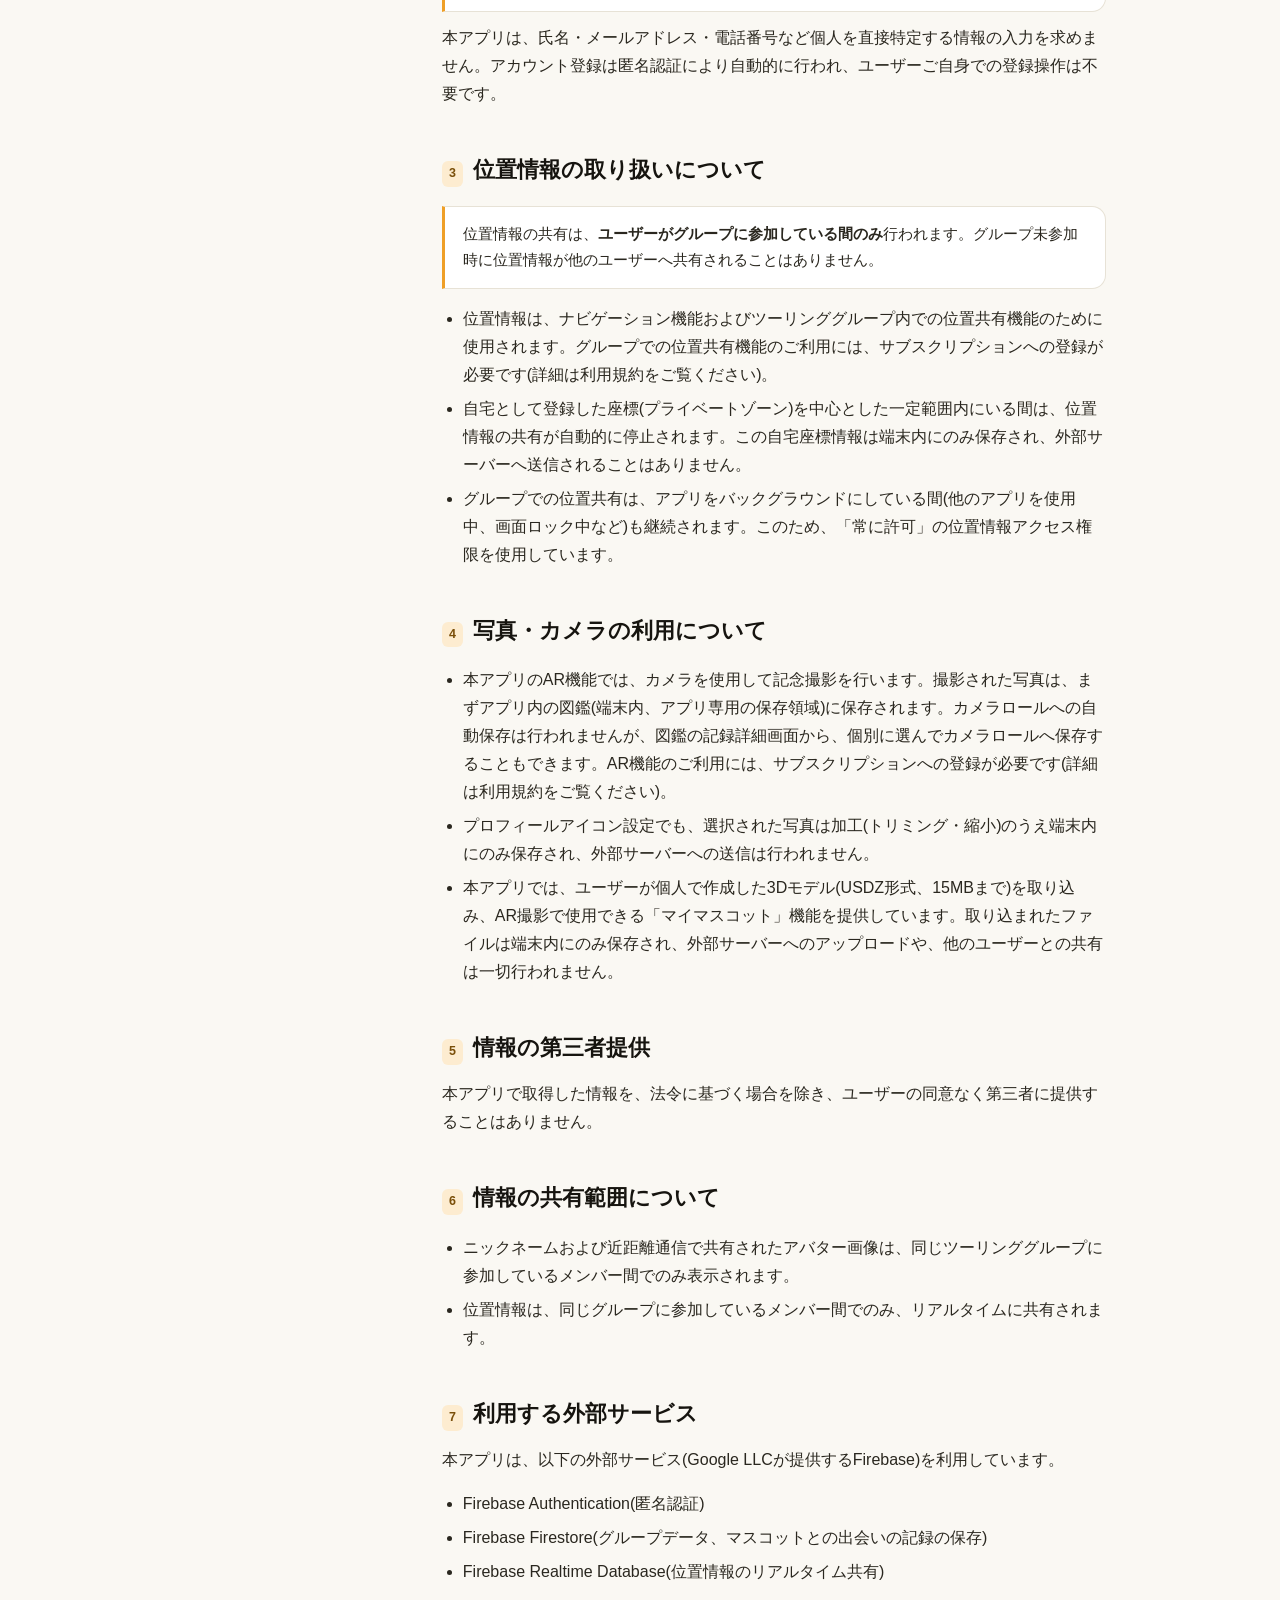
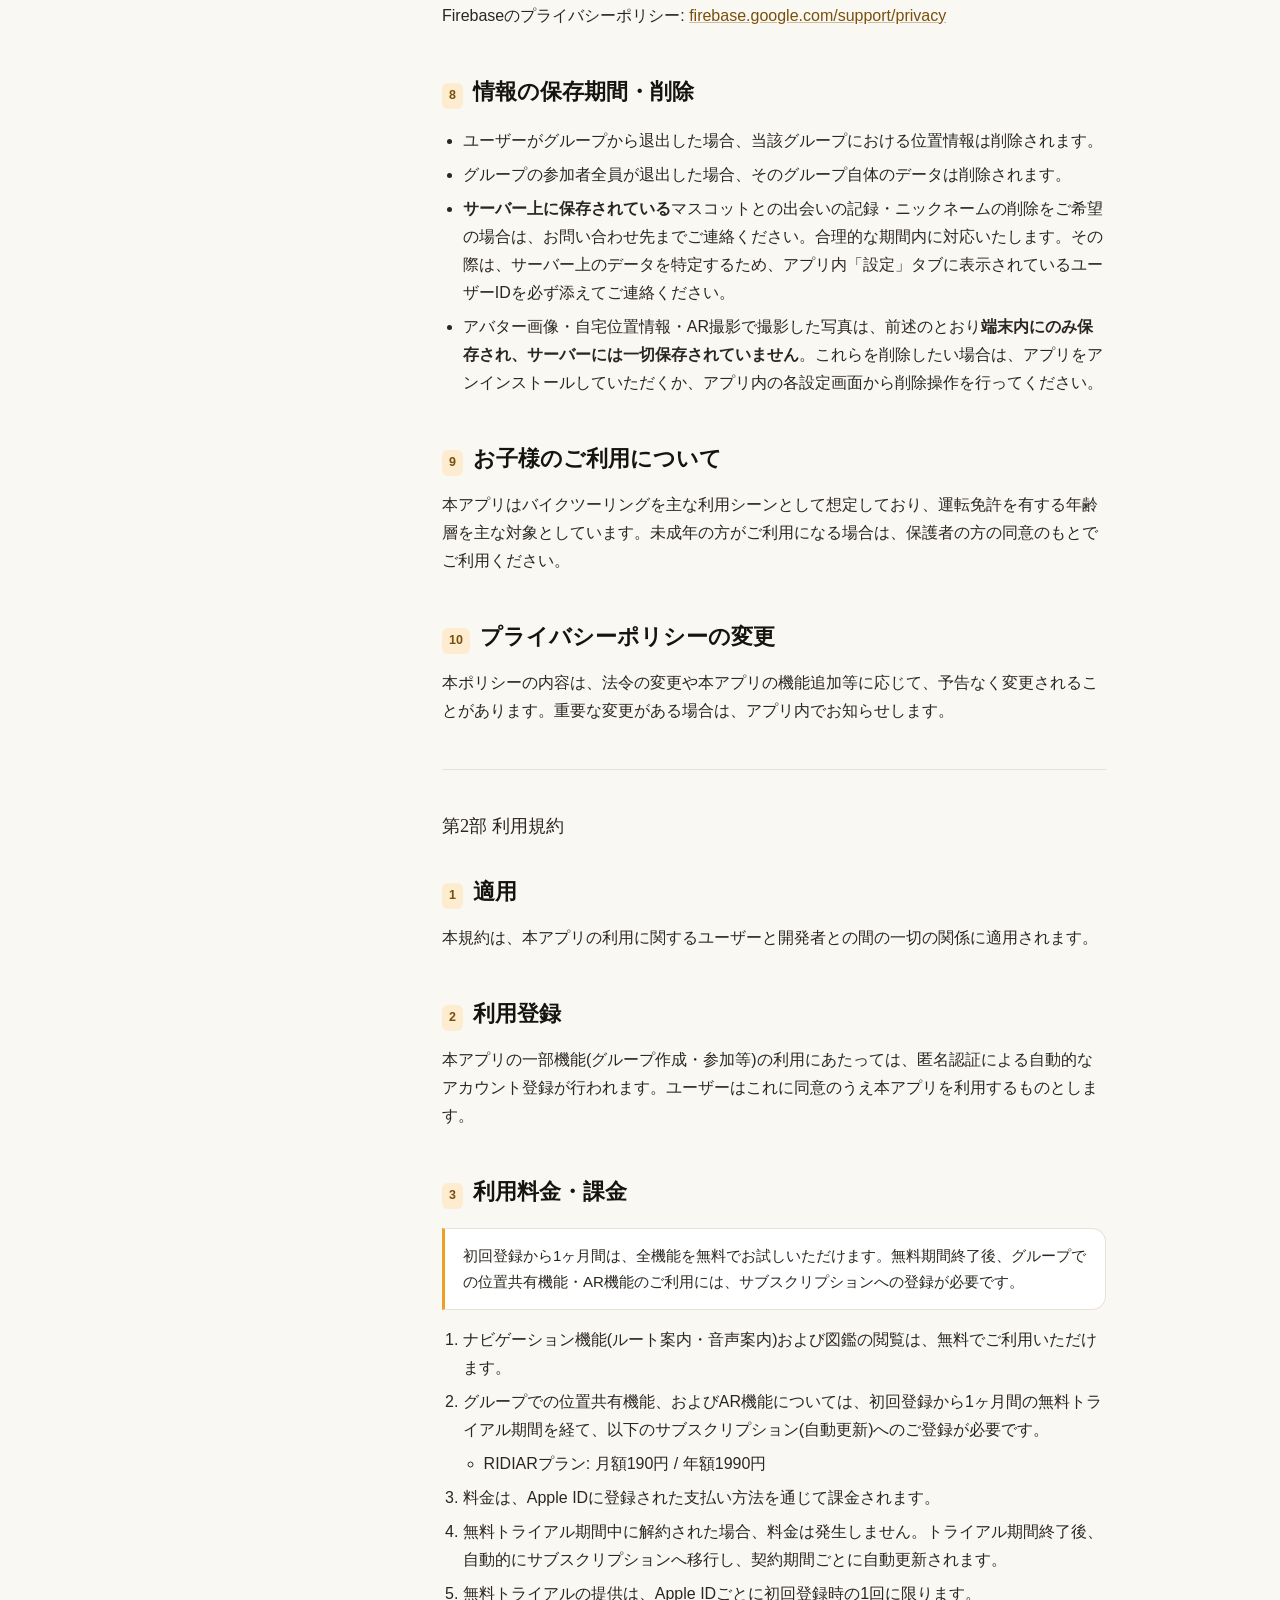
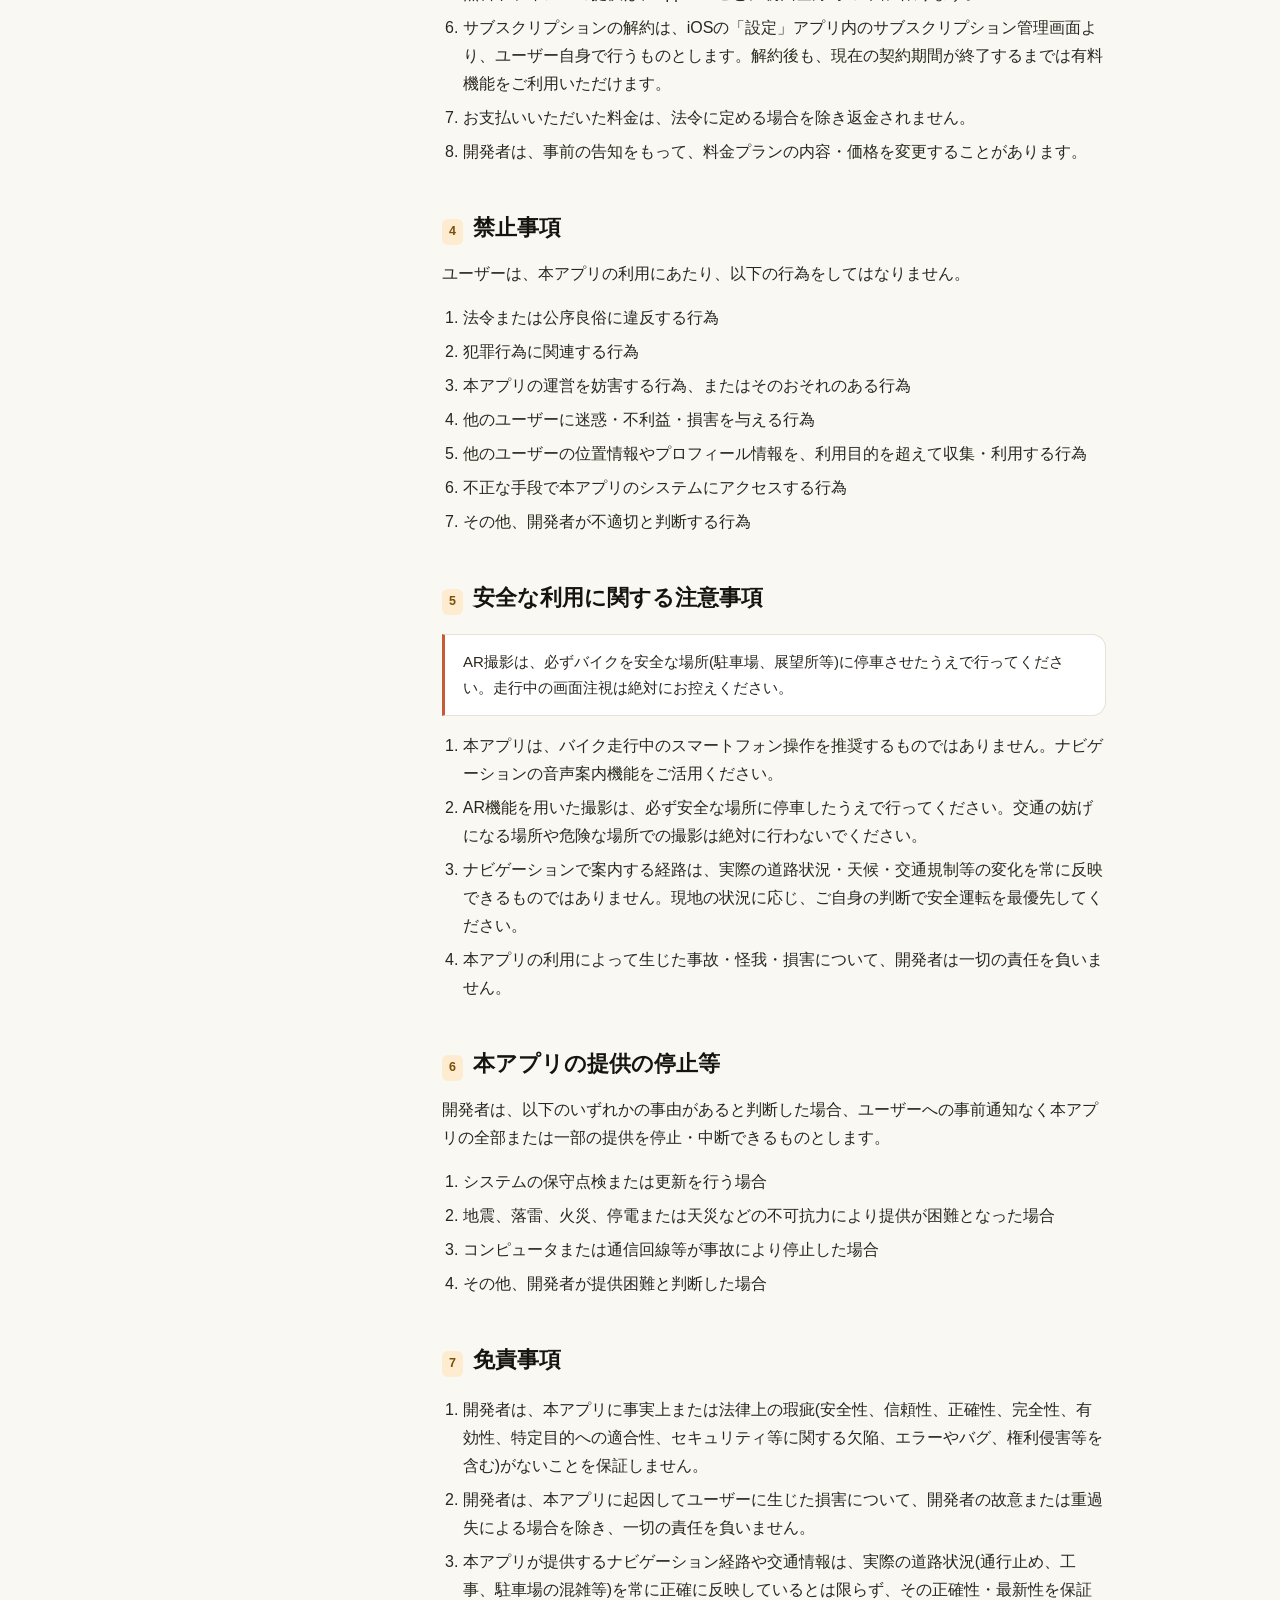
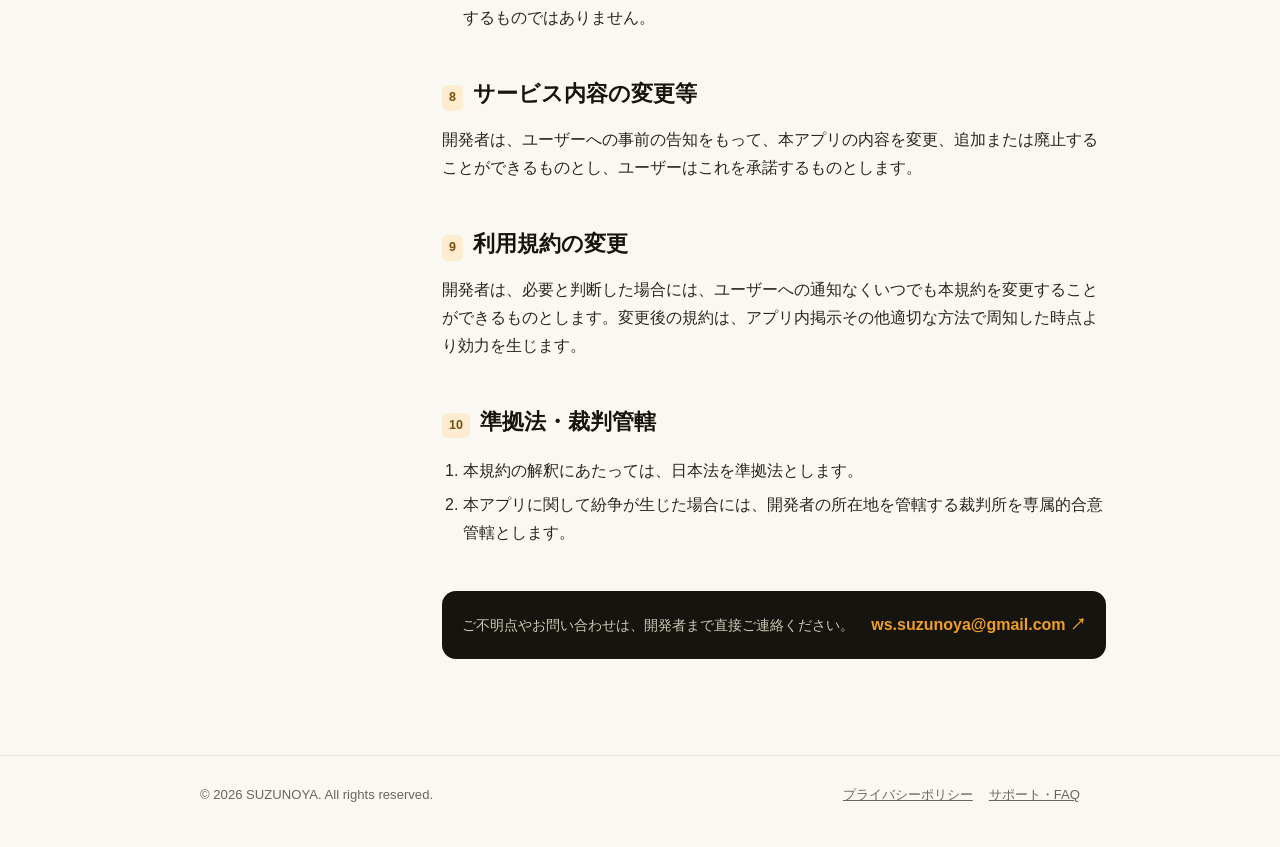
==== commit c4c41b44: "Update index.html" ====
--- a/index.html
+++ b/index.html
@@ -123,6 +123,11 @@
             <td><strong>端末内のみ。</strong>サーバーにはアップロードされません</td>
           </tr>
           <tr>
+            <td>ユーザーが取り込んだ、個人作成の3Dモデル(USDZファイル)</td>
+            <td>AR撮影で使用するマスコットとして利用</td>
+            <td><strong>端末内のみ。</strong>サーバーにはアップロードされず、他のユーザーと共有されることもありません</td>
+          </tr>
+          <tr>
             <td>匿名の識別子(UID)</td>
             <td>各種データの紐付け</td>
             <td>Firebase Authentication(匿名認証)</td>
@@ -148,8 +153,9 @@
     <section id="p4">
       <h2><span class="num">4</span>写真・カメラの利用について</h2>
       <ul>
-        <li>本アプリのAR機能では、カメラを使用して記念撮影を行います。撮影された写真は端末内(カメラロールおよびアプリ専用の保存領域)にのみ保存されます。AR機能のご利用には、サブスクリプションへの登録が必要です(詳細は利用規約をご覧ください)。</li>
+        <li>本アプリのAR機能では、カメラを使用して記念撮影を行います。撮影された写真は、まずアプリ内の図鑑(端末内、アプリ専用の保存領域)に保存されます。カメラロールへの自動保存は行われませんが、図鑑の記録詳細画面から、個別に選んでカメラロールへ保存することもできます。AR機能のご利用には、サブスクリプションへの登録が必要です(詳細は利用規約をご覧ください)。</li>
         <li>プロフィールアイコン設定でも、選択された写真は加工(トリミング・縮小)のうえ端末内にのみ保存され、外部サーバーへの送信は行われません。</li>
+        <li>本アプリでは、ユーザーが個人で作成した3Dモデル(USDZ形式、15MBまで)を取り込み、AR撮影で使用できる「マイマスコット」機能を提供しています。取り込まれたファイルは端末内にのみ保存され、外部サーバーへのアップロードや、他のユーザーとの共有は一切行われません。</li>
       </ul>
     </section>
 
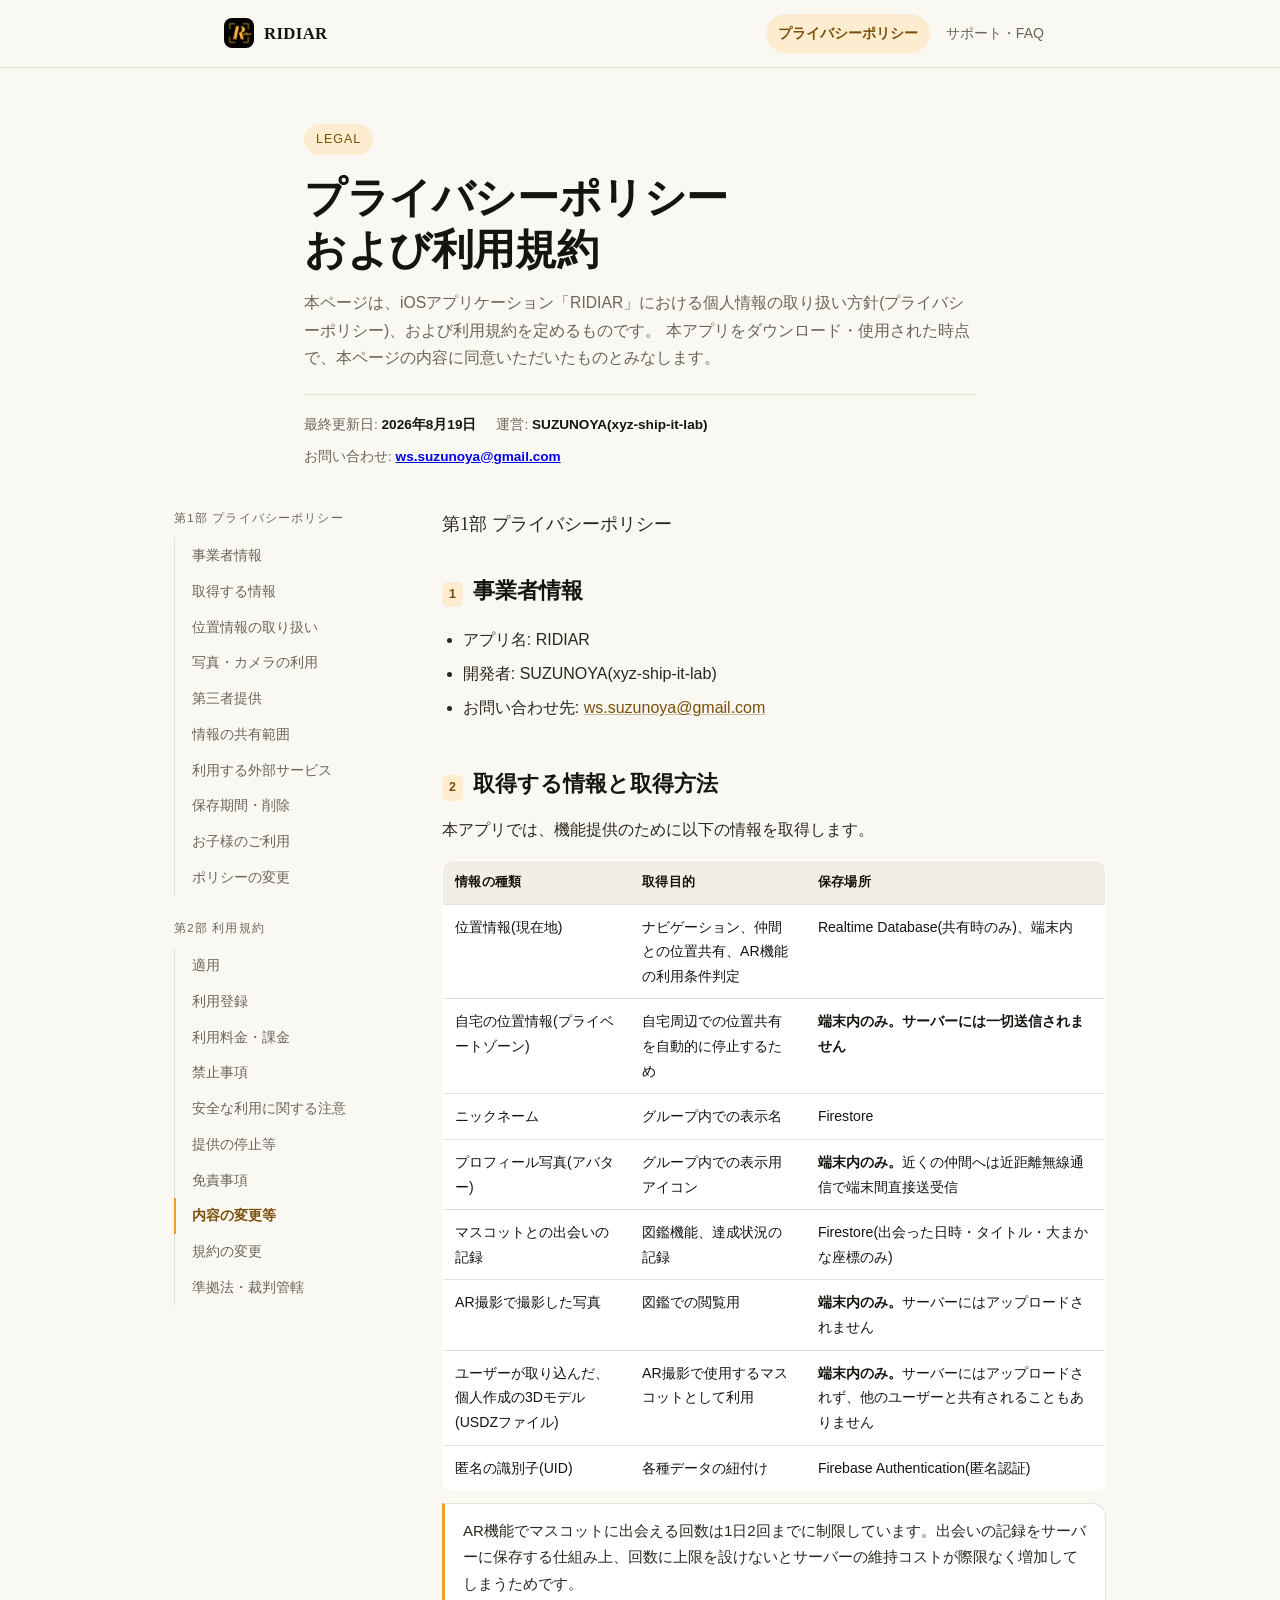
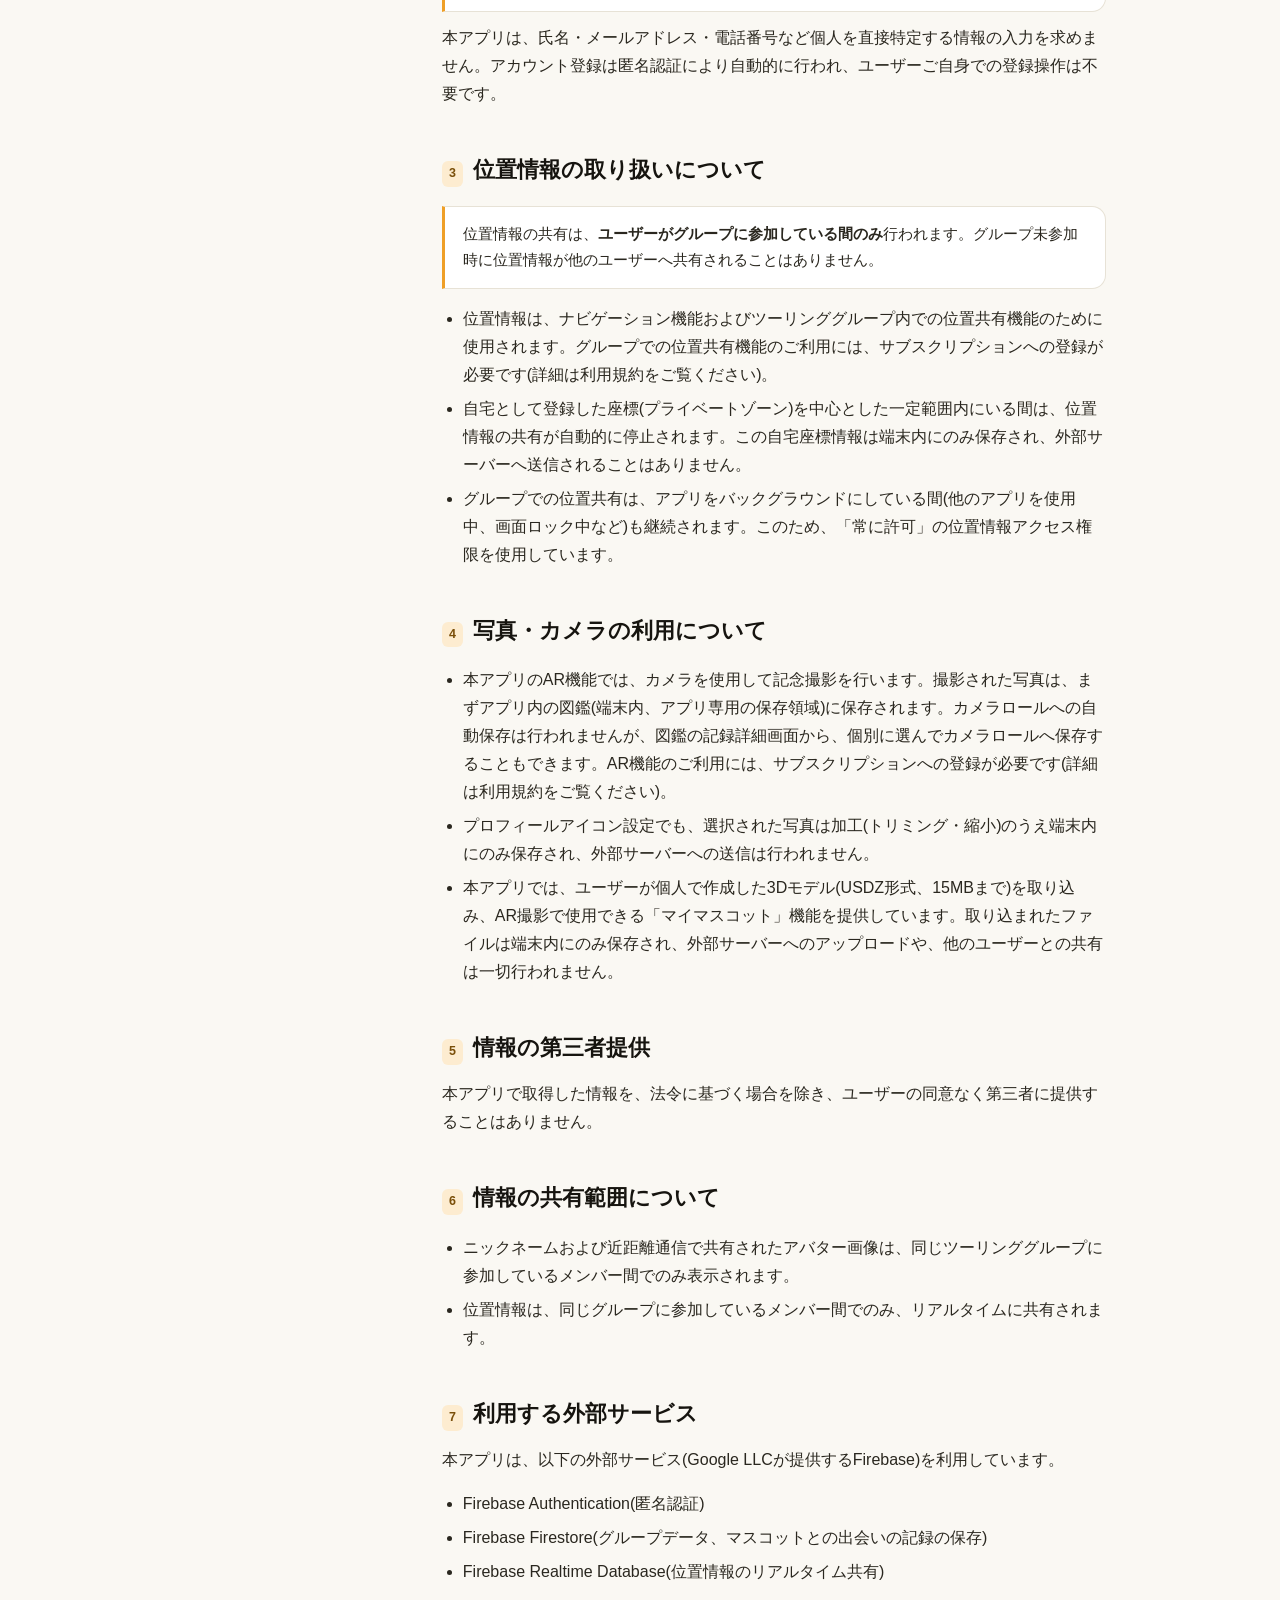
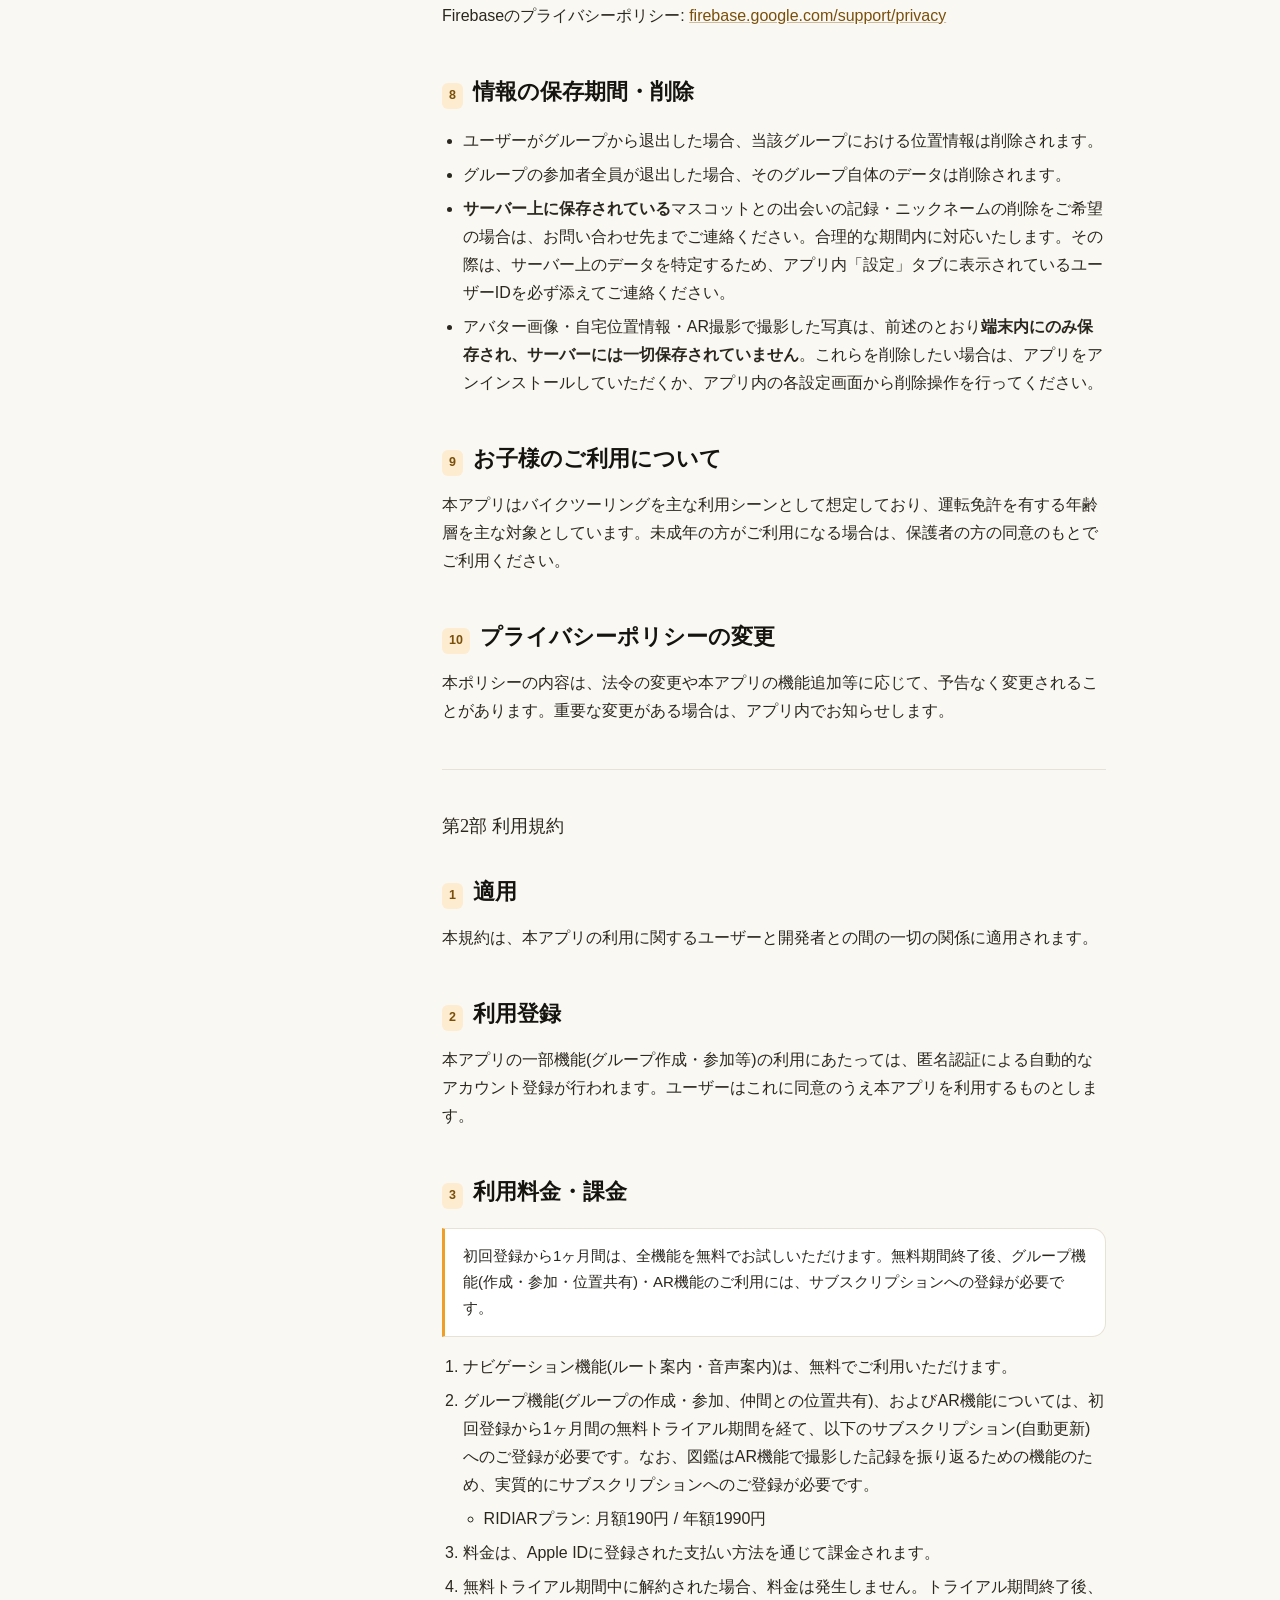
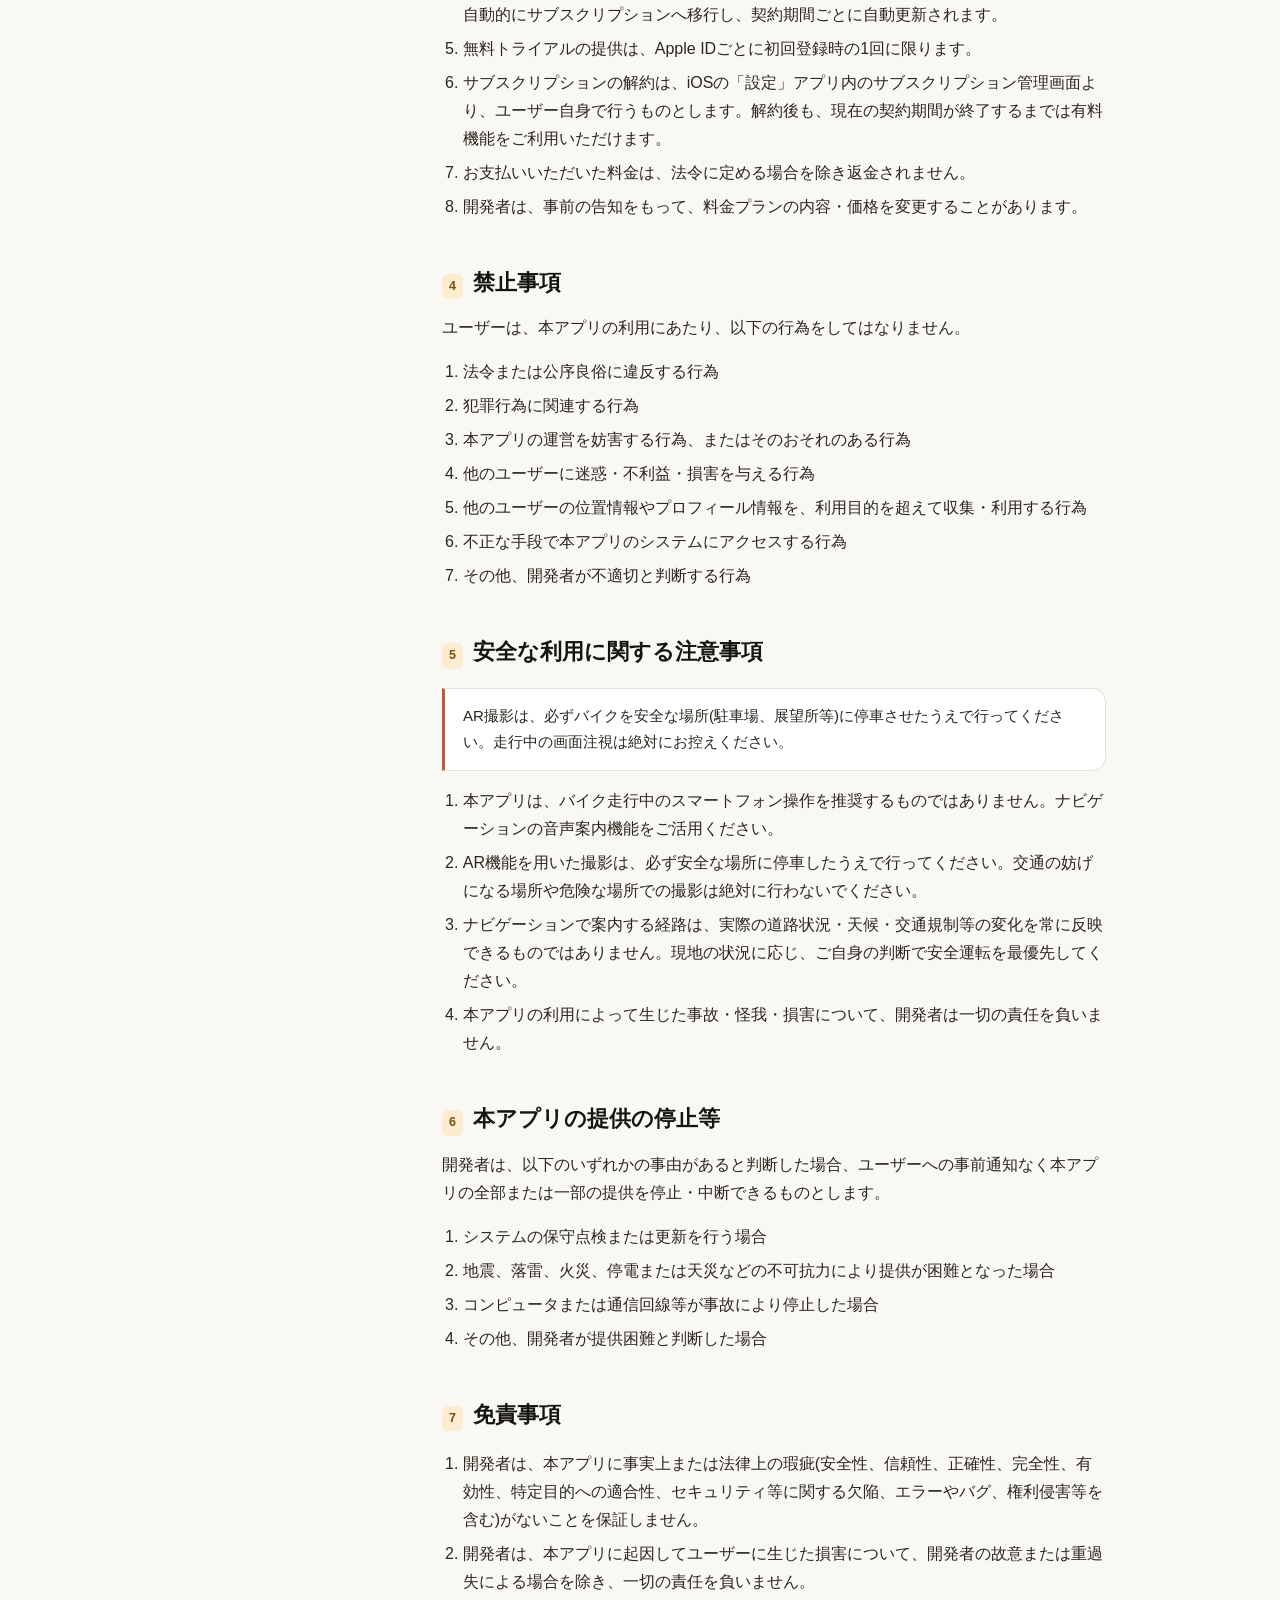
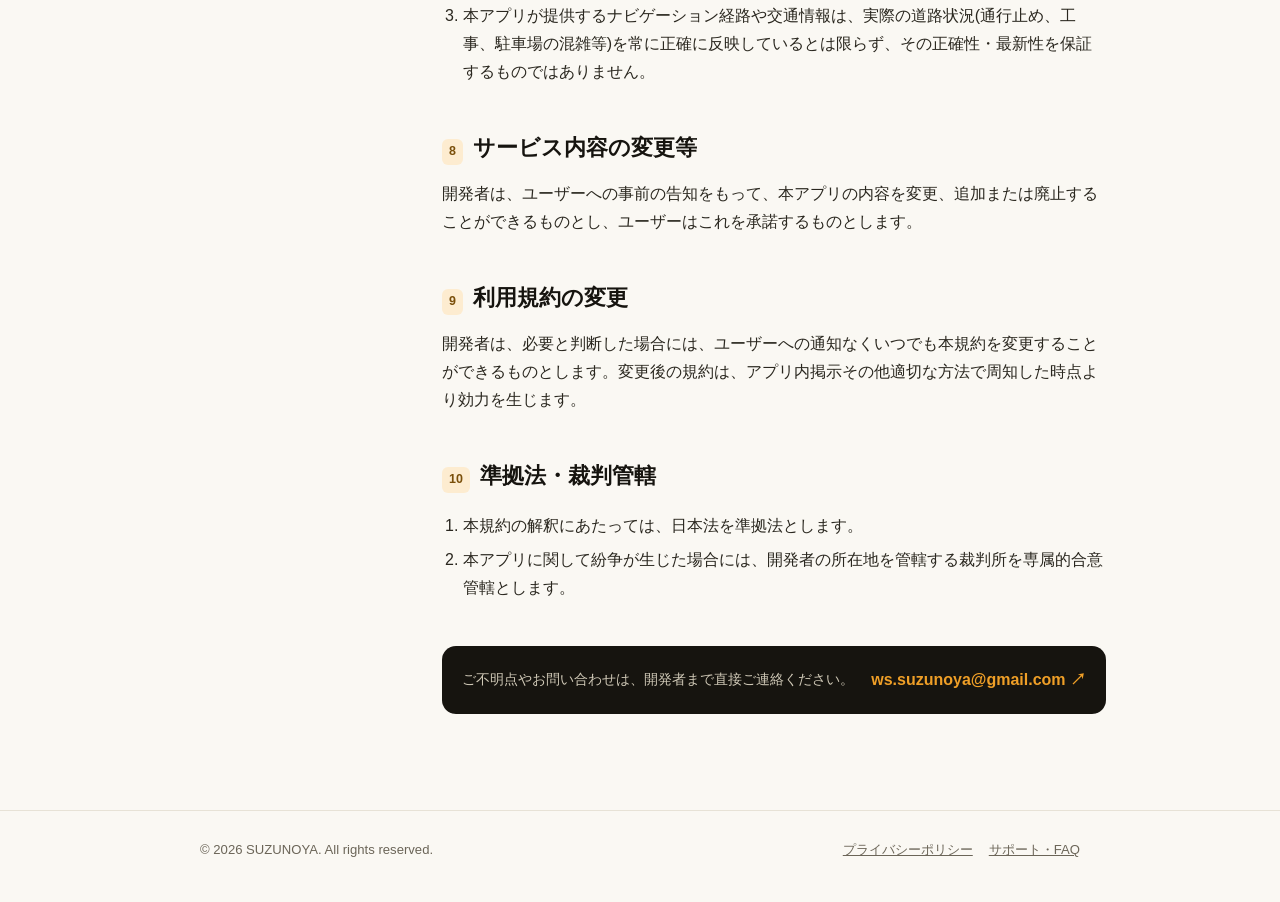
==== commit c3719cec: "Update index.html" ====
--- a/index.html
+++ b/index.html
@@ -220,11 +220,11 @@
     <section id="t3">
       <h2><span class="num">3</span>利用料金・課金</h2>
       <div class="callout">
-        <p>初回登録から1ヶ月間は、全機能を無料でお試しいただけます。無料期間終了後、グループでの位置共有機能・AR機能のご利用には、サブスクリプションへの登録が必要です。</p>
+        <p>初回登録から1ヶ月間は、全機能を無料でお試しいただけます。無料期間終了後、グループ機能(作成・参加・位置共有)・AR機能のご利用には、サブスクリプションへの登録が必要です。</p>
       </div>
       <ol>
-        <li>ナビゲーション機能(ルート案内・音声案内)および図鑑の閲覧は、無料でご利用いただけます。</li>
-        <li>グループでの位置共有機能、およびAR機能については、初回登録から1ヶ月間の無料トライアル期間を経て、以下のサブスクリプション(自動更新)へのご登録が必要です。
+        <li>ナビゲーション機能(ルート案内・音声案内)は、無料でご利用いただけます。</li>
+        <li>グループ機能(グループの作成・参加、仲間との位置共有)、およびAR機能については、初回登録から1ヶ月間の無料トライアル期間を経て、以下のサブスクリプション(自動更新)へのご登録が必要です。なお、図鑑はAR機能で撮影した記録を振り返るための機能のため、実質的にサブスクリプションへのご登録が必要です。
           <ul>
             <li>RIDIARプラン: 月額190円 / 年額1990円</li>
           </ul>
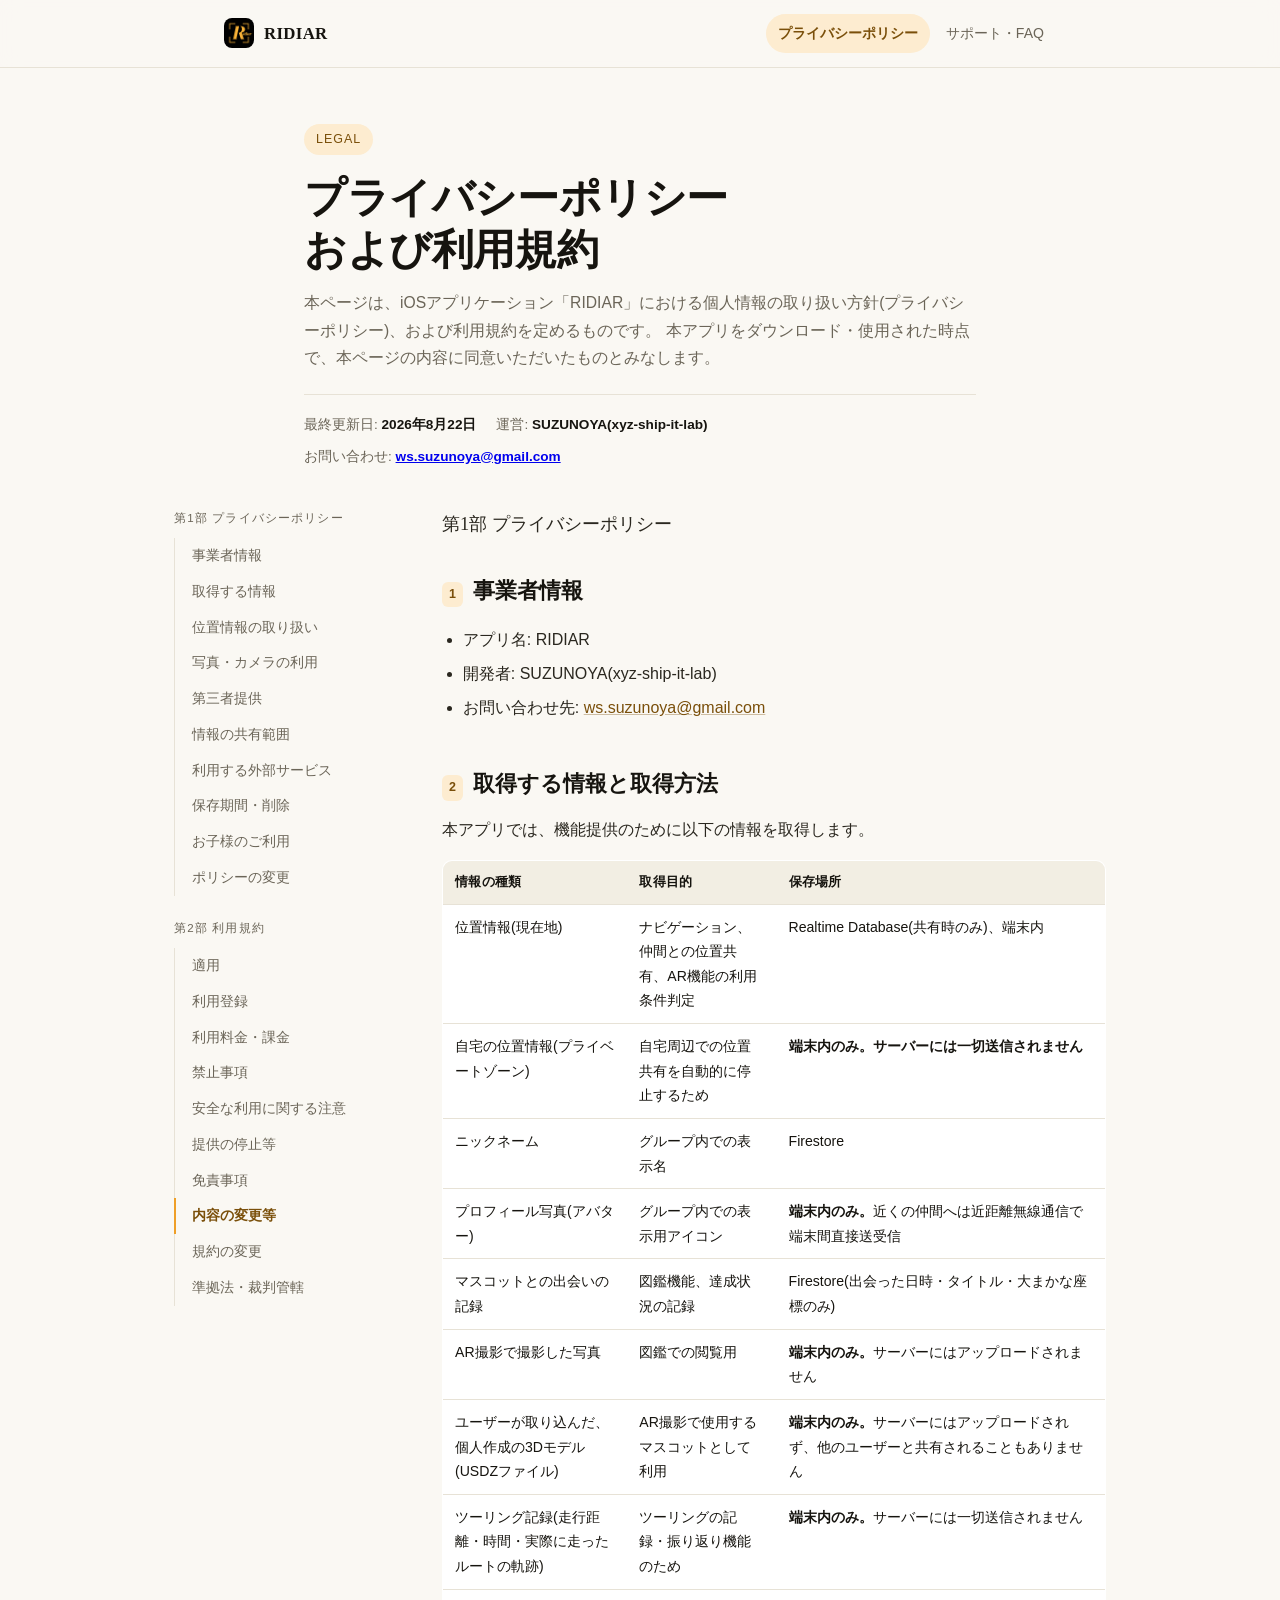
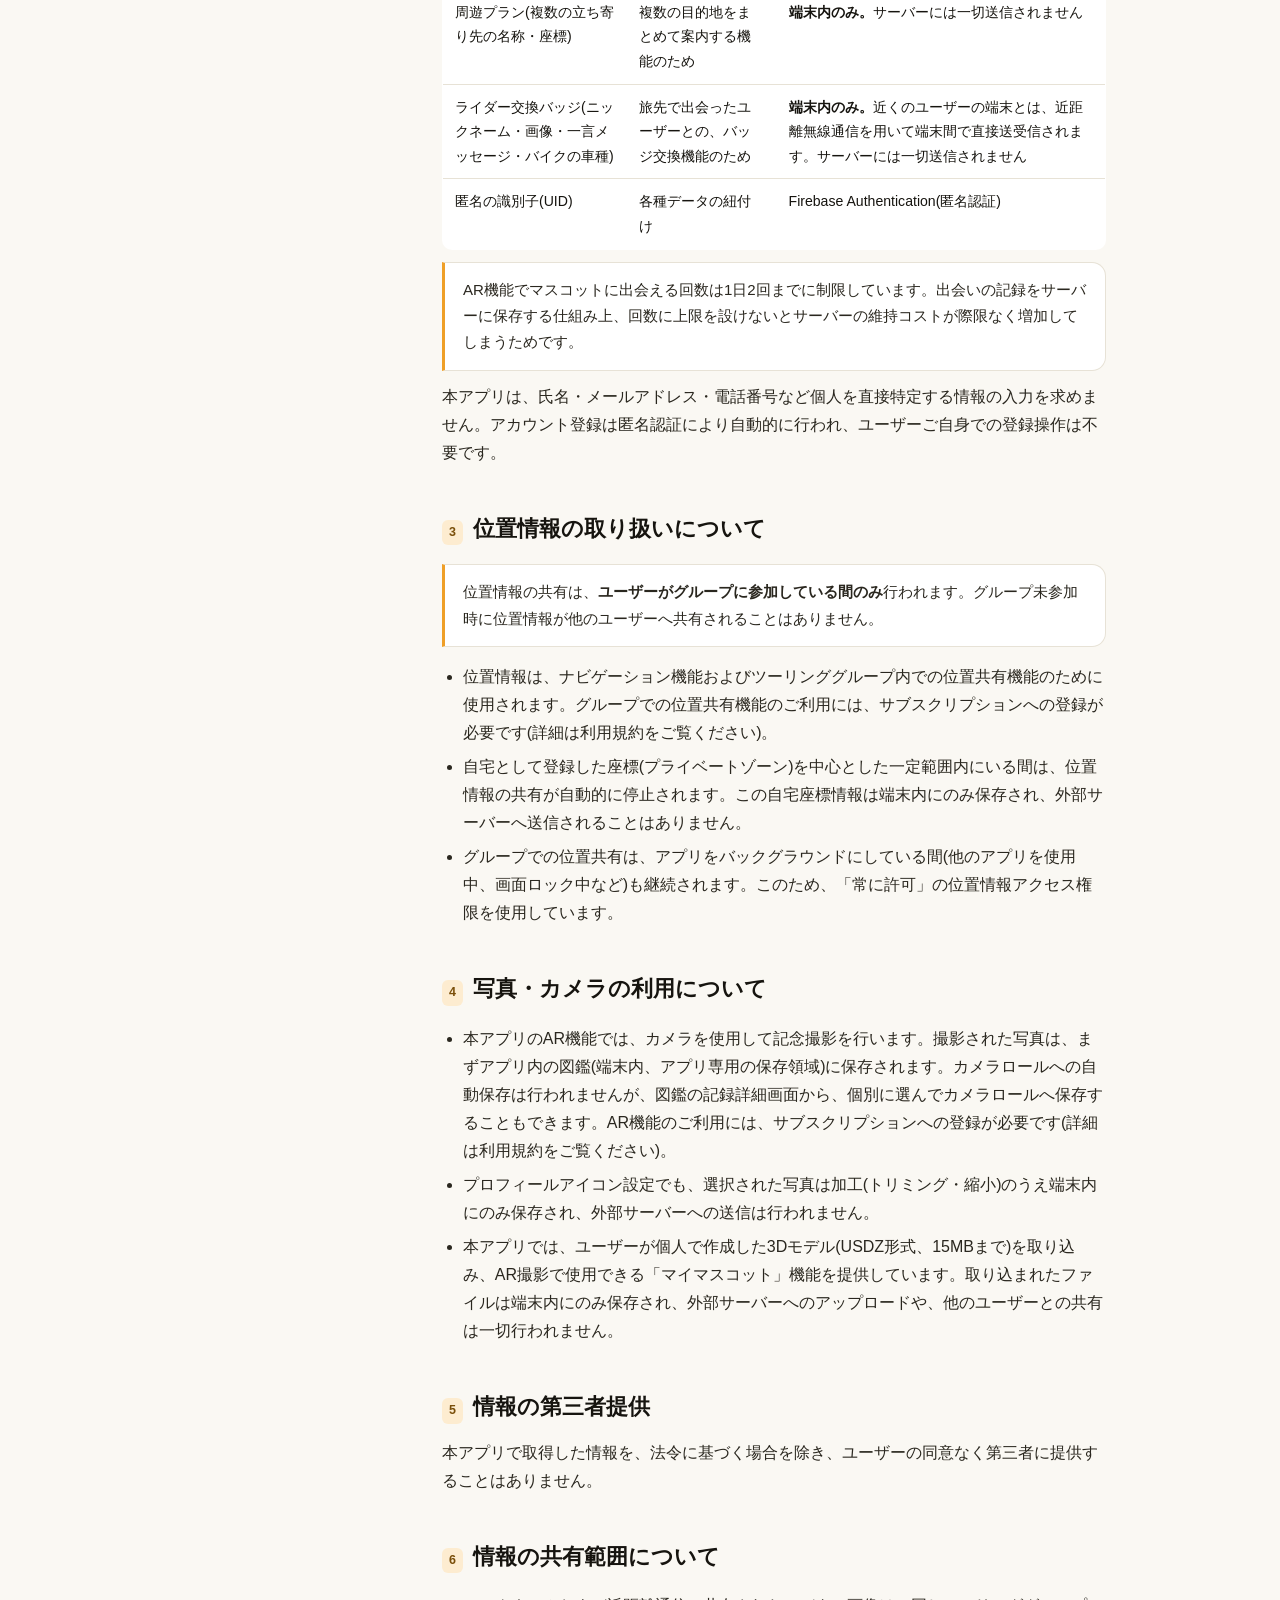
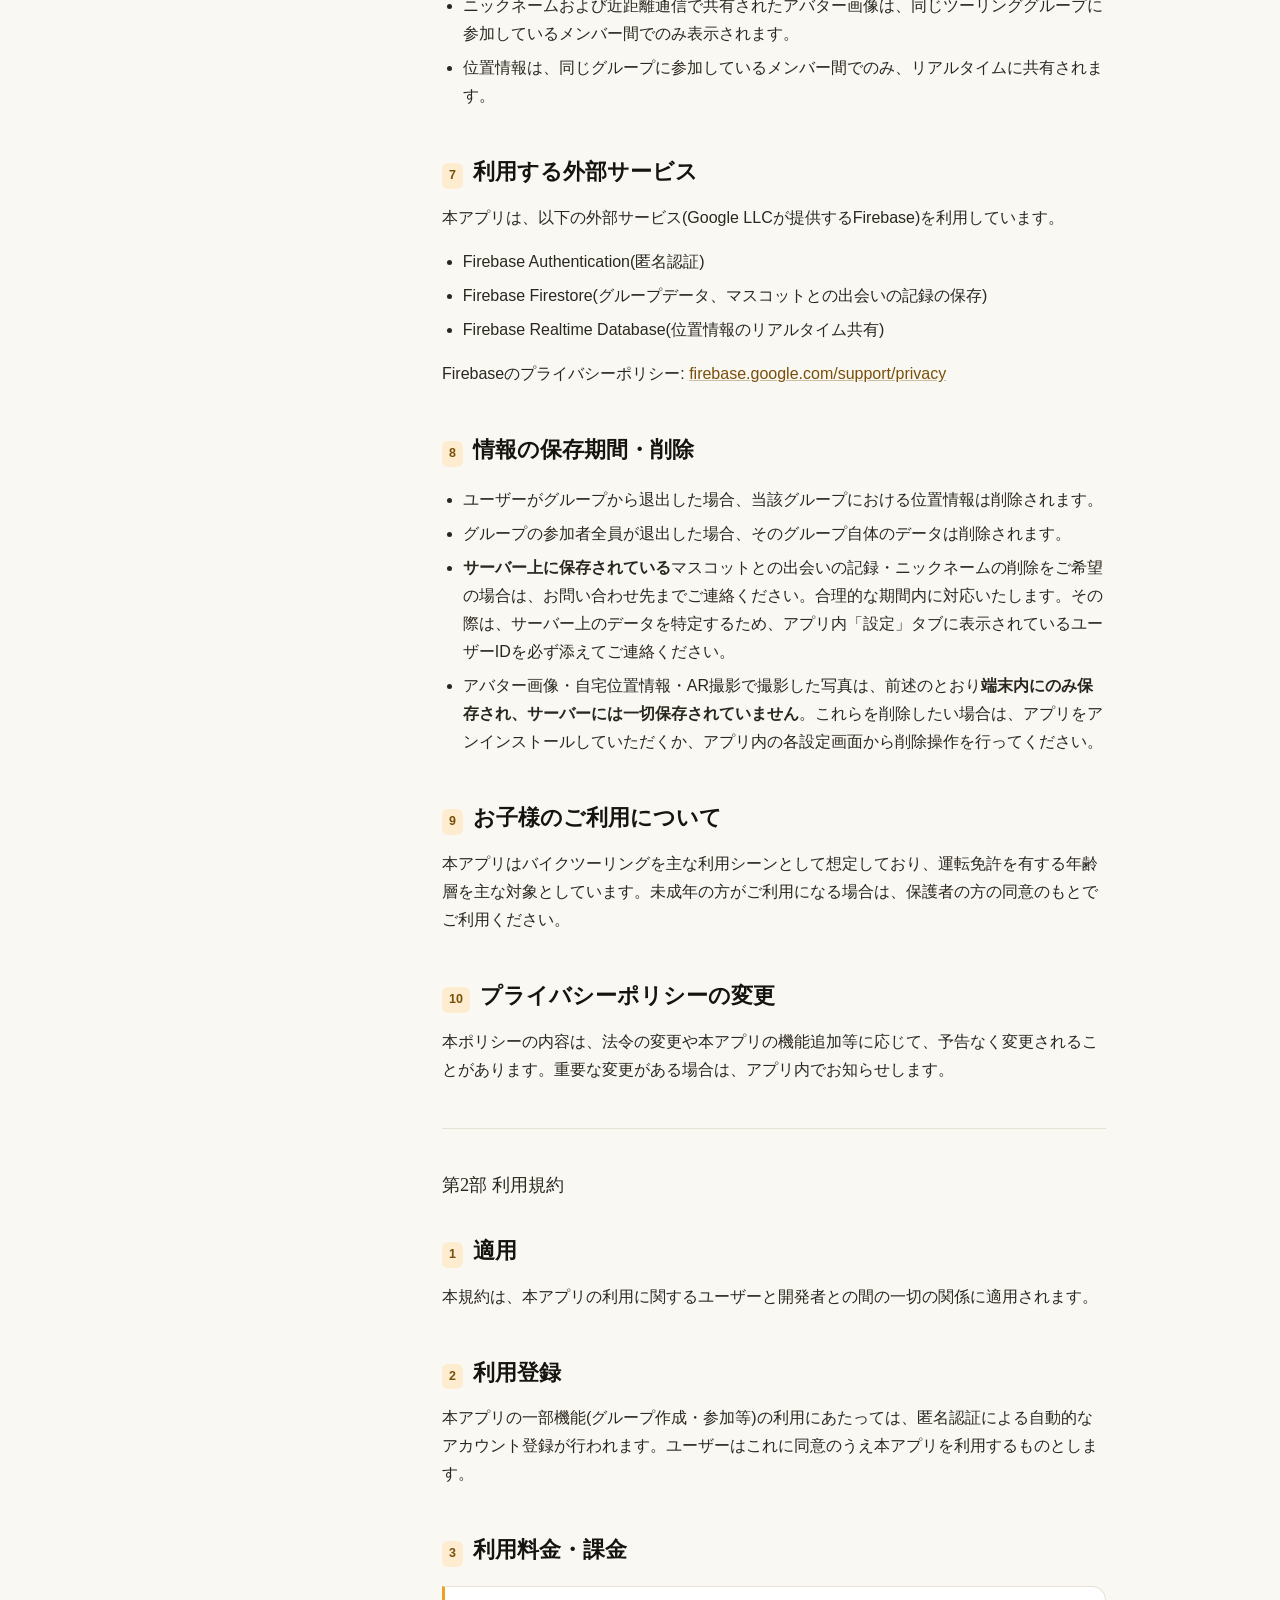
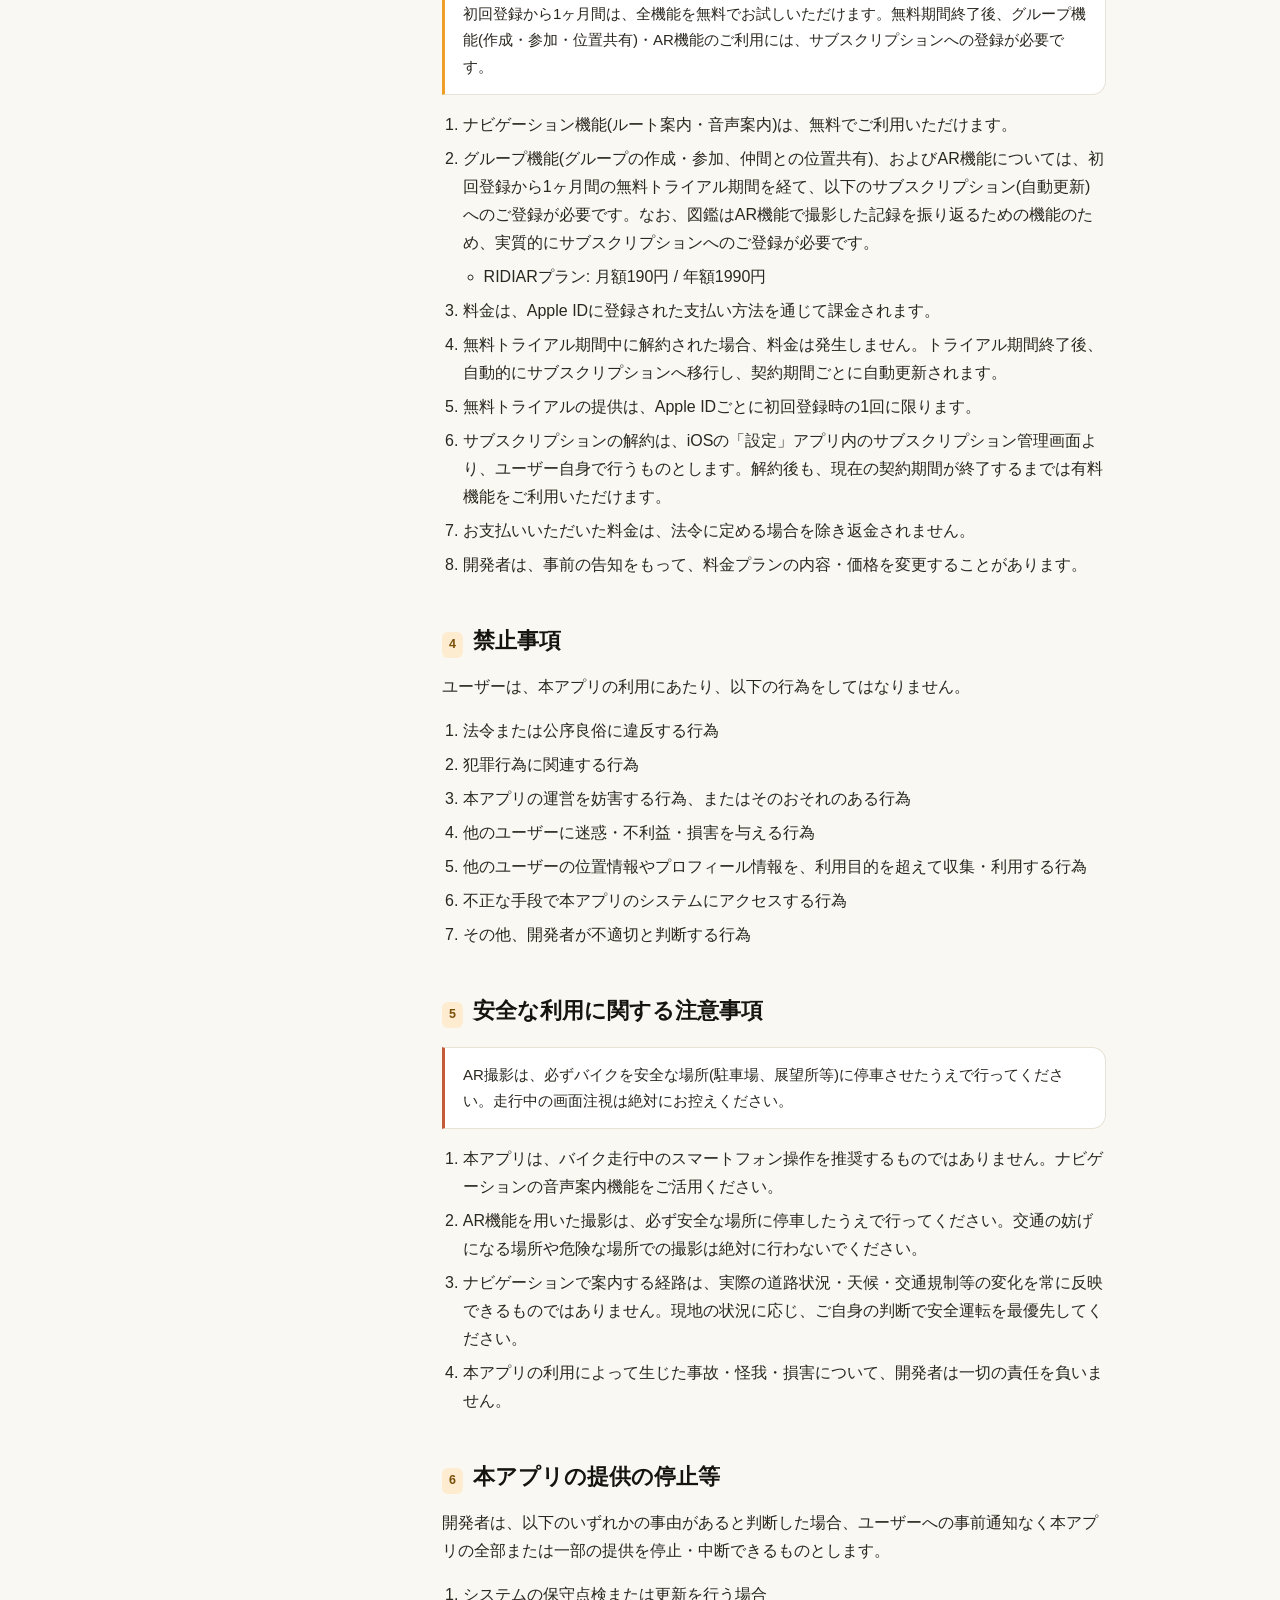
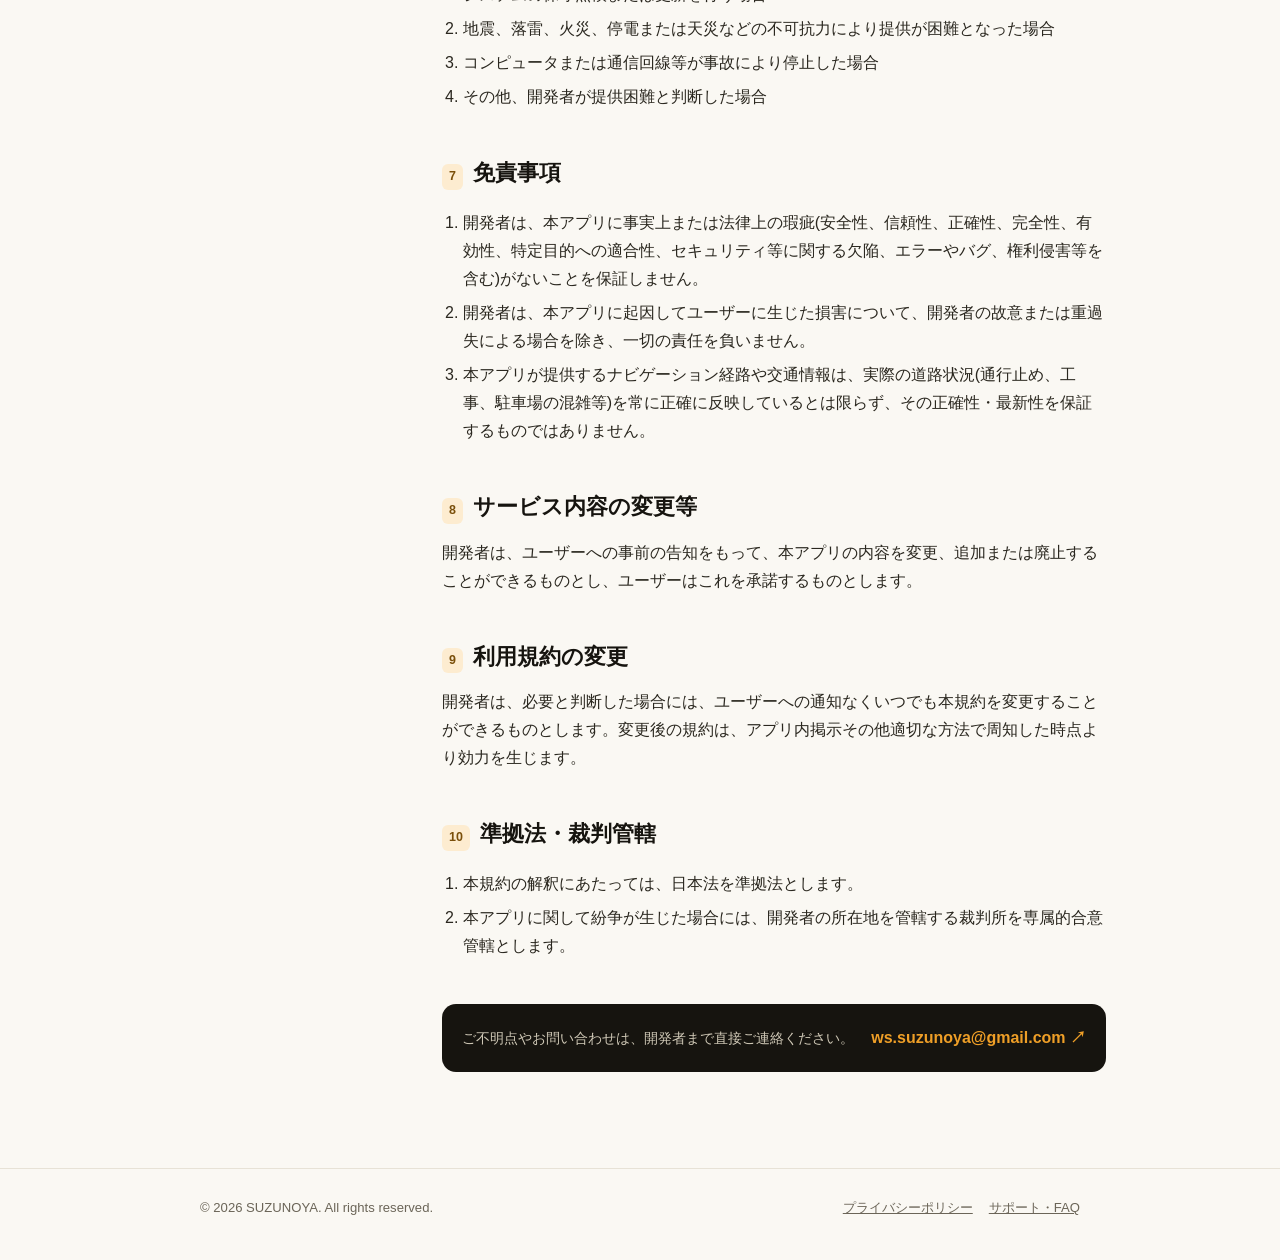
==== commit 65af6f9e: "Update index.html" ====
--- a/index.html
+++ b/index.html
@@ -34,7 +34,7 @@
     本アプリをダウンロード・使用された時点で、本ページの内容に同意いただいたものとみなします。
   </p>
   <div class="doc-meta">
-    <span>最終更新日: <strong>2026年8月19日</strong></span>
+    <span>最終更新日: <strong>2026年8月22日</strong></span>
     <span>運営: <strong>SUZUNOYA(xyz-ship-it-lab)</strong></span>
     <span>お問い合わせ: <strong><a href="mailto:ws.suzunoya@gmail.com">ws.suzunoya@gmail.com</a></strong></span>
   </div>
@@ -128,6 +128,21 @@
             <td><strong>端末内のみ。</strong>サーバーにはアップロードされず、他のユーザーと共有されることもありません</td>
           </tr>
           <tr>
+            <td>ツーリング記録(走行距離・時間・実際に走ったルートの軌跡)</td>
+            <td>ツーリングの記録・振り返り機能のため</td>
+            <td><strong>端末内のみ。</strong>サーバーには一切送信されません</td>
+          </tr>
+          <tr>
+            <td>周遊プラン(複数の立ち寄り先の名称・座標)</td>
+            <td>複数の目的地をまとめて案内する機能のため</td>
+            <td><strong>端末内のみ。</strong>サーバーには一切送信されません</td>
+          </tr>
+          <tr>
+            <td>ライダー交換バッジ(ニックネーム・画像・一言メッセージ・バイクの車種)</td>
+            <td>旅先で出会ったユーザーとの、バッジ交換機能のため</td>
+            <td><strong>端末内のみ。</strong>近くのユーザーの端末とは、近距離無線通信を用いて端末間で直接送受信されます。サーバーには一切送信されません</td>
+          </tr>
+          <tr>
             <td>匿名の識別子(UID)</td>
             <td>各種データの紐付け</td>
             <td>Firebase Authentication(匿名認証)</td>
